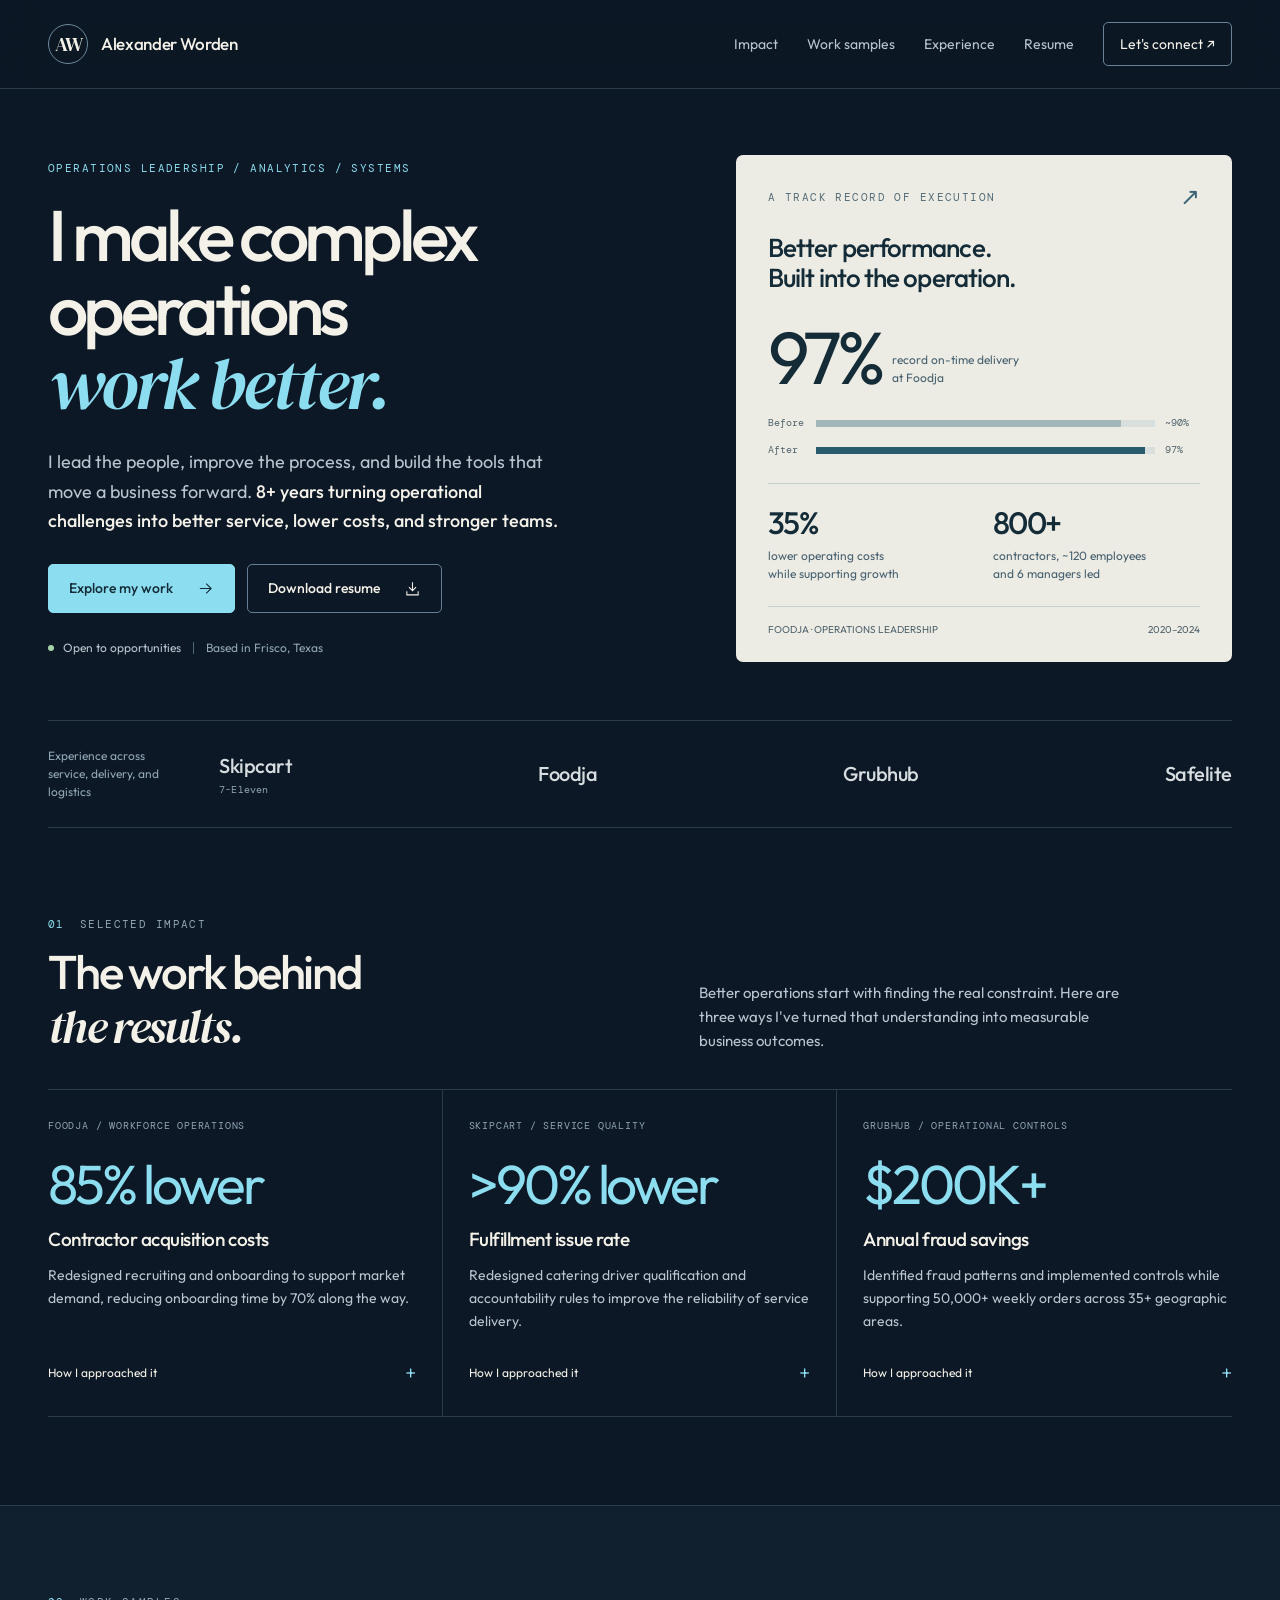
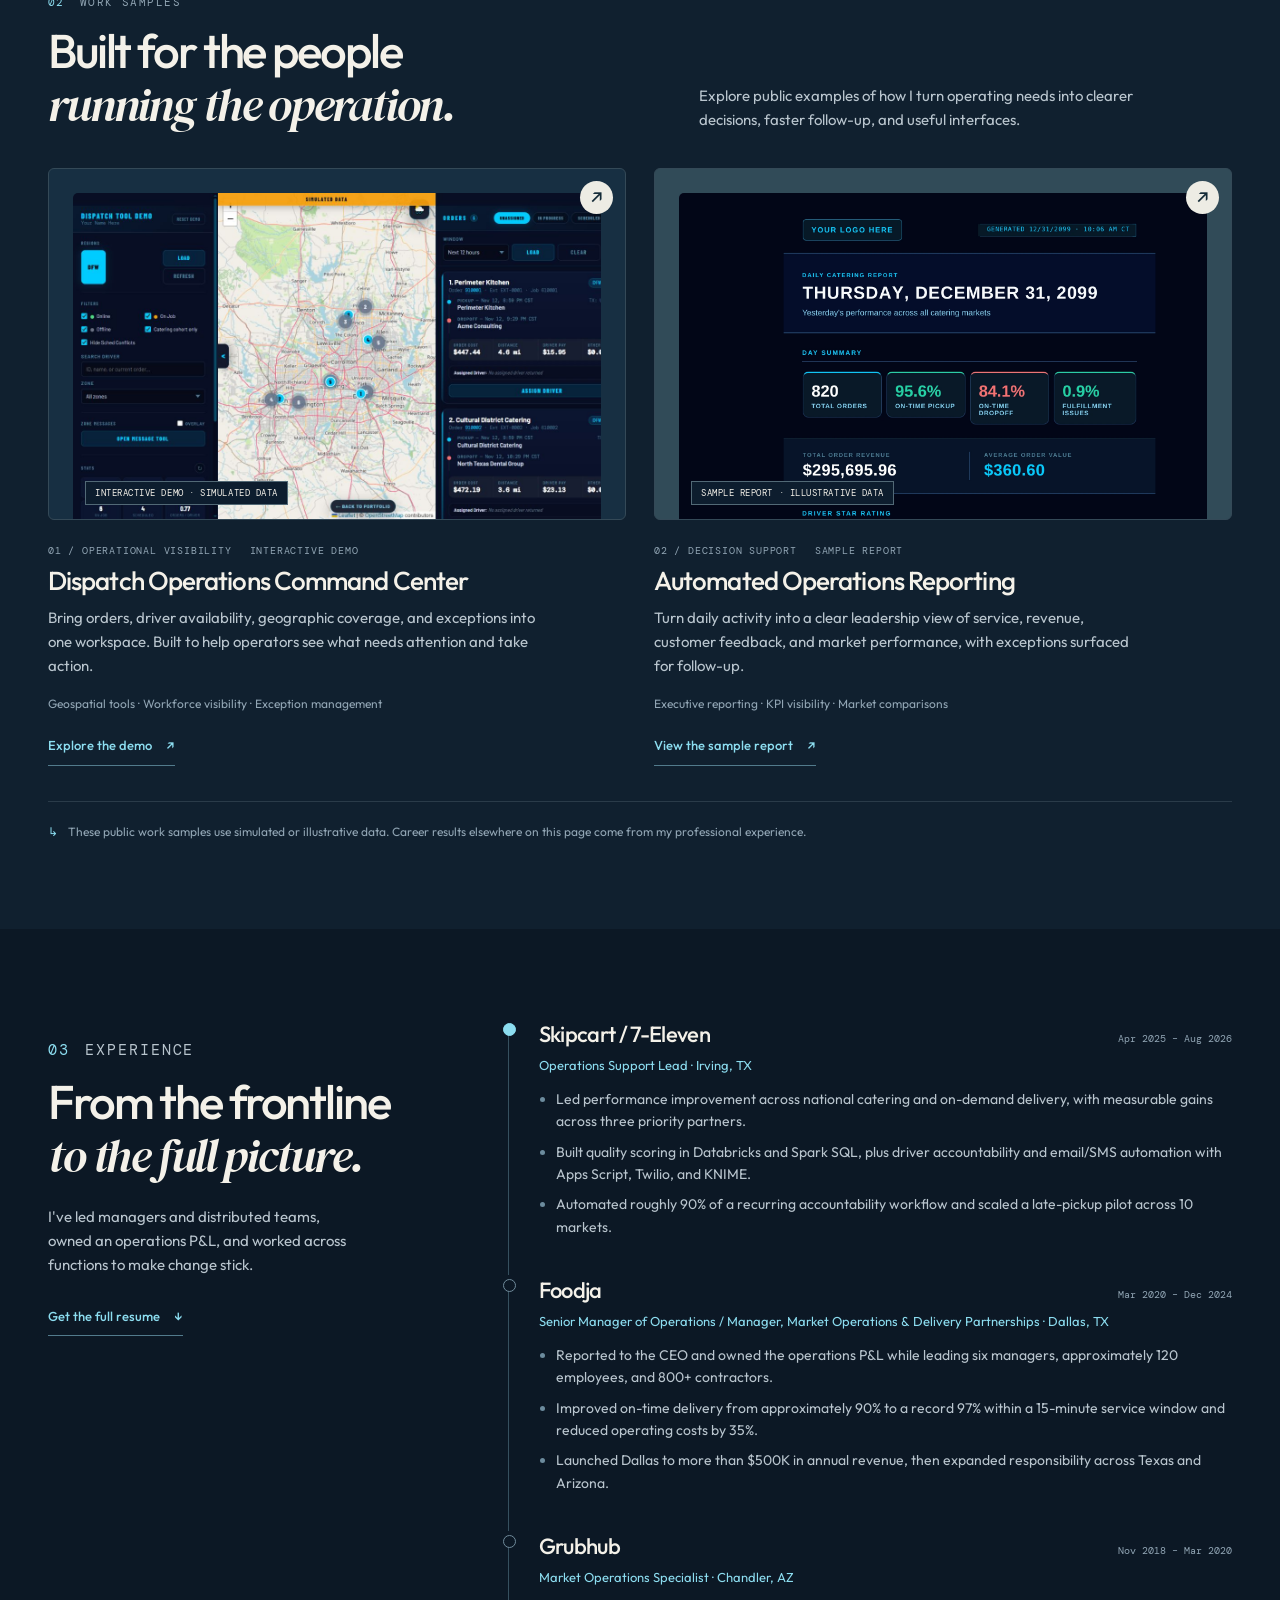
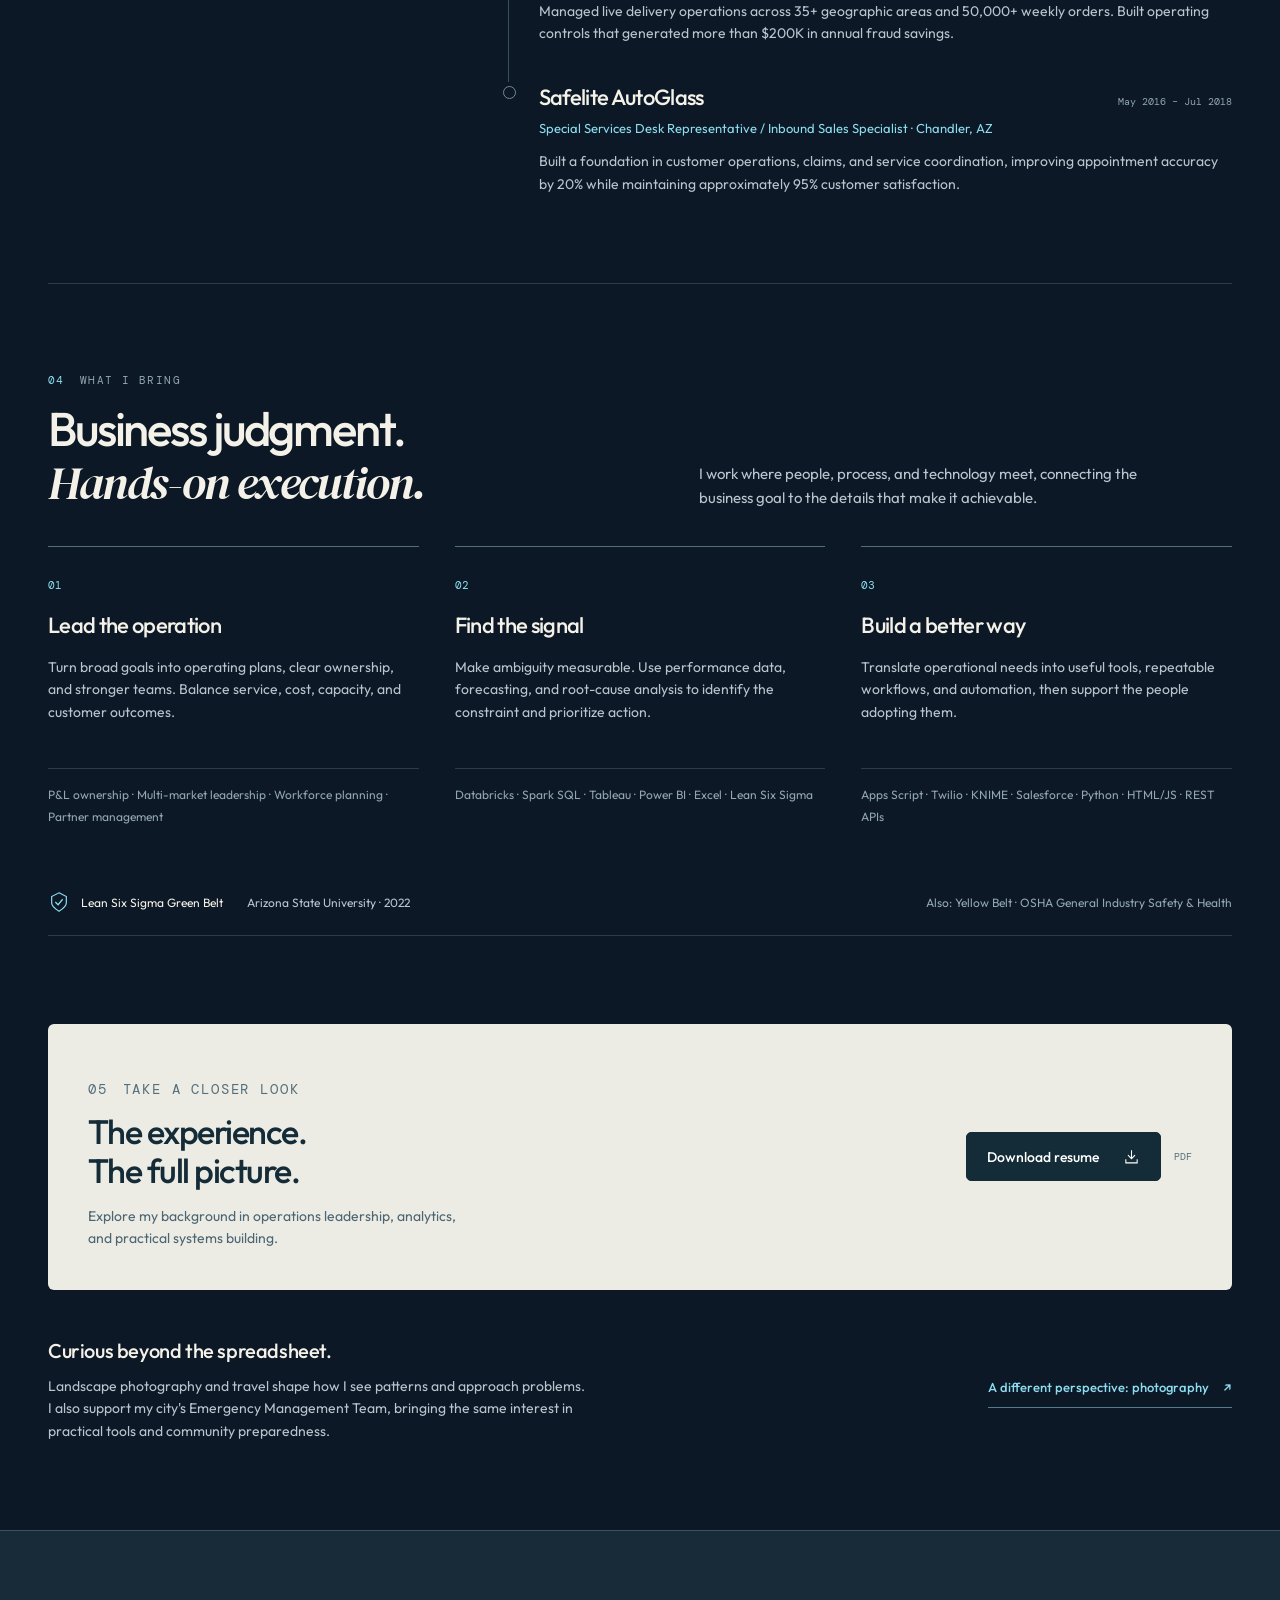
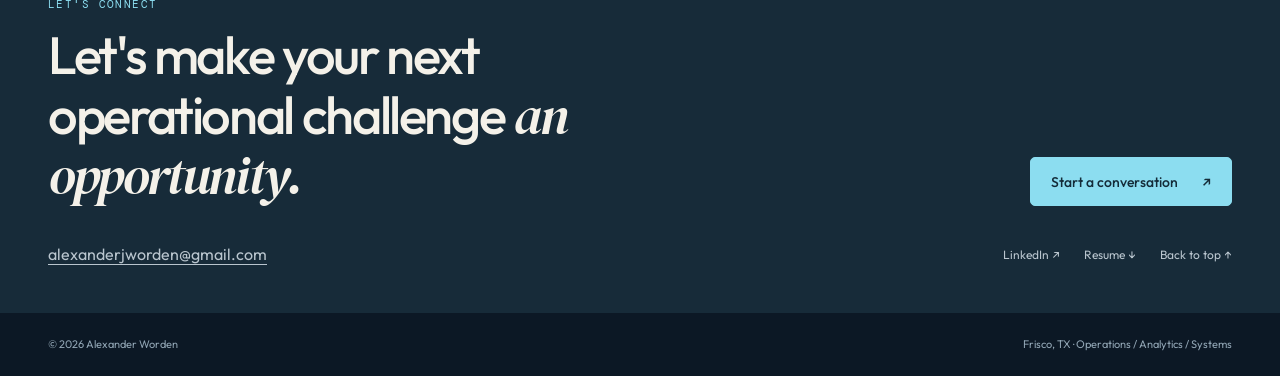
==== index.html @ 04bcd948 "Add files via upload" ====
<!DOCTYPE html>
<html lang="en">
<head>
  <meta charset="UTF-8">
  <meta name="viewport" content="width=device-width, initial-scale=1">
  <title>Alexander Worden | Operations, Analytics &amp; Systems</title>
  <meta name="description" content="Operations leader who builds better systems. Explore Alexander Worden's work in multi-market leadership, analytics, automation, and service improvement, with measurable results and working demos.">
  <meta name="theme-color" content="#0c1825">
  <meta property="og:type" content="website">
  <meta property="og:title" content="Alexander Worden | Operations, Analytics & Systems">
  <meta property="og:description" content="People-first operations leadership. Hands-on analytics and systems. A track record of better service, lower cost, and practical execution.">
  <meta property="og:url" content="https://AlexanderWorden.com/">
  <link rel="canonical" href="https://AlexanderWorden.com/">
  <link rel="icon" type="image/svg+xml" href="./aw-favicon.svg">
  <link rel="preconnect" href="https://fonts.googleapis.com">
  <link rel="preconnect" href="https://fonts.gstatic.com" crossorigin>
  <link href="https://fonts.googleapis.com/css2?family=DM+Serif+Display:ital@0;1&amp;family=DM+Mono:wght@400;500&amp;family=Outfit:wght@400;500;600&amp;display=swap" rel="stylesheet">
  <link rel="stylesheet" href="./assets/home.css">
  <script src="./assets/home.js" defer></script>
</head>
<body>
<a class="skip-link" href="#main">Skip to content</a>
<header class="site-header">
  <div class="nav wrap">
    <a class="brand" href="#top" aria-label="Alexander Worden, home">
      <span class="brand-mark" aria-hidden="true">AW</span>
      <span class="brand-name">Alexander Worden</span>
    </a>
    <nav class="desktop-nav" aria-label="Main navigation">
      <a href="#projects">Impact</a>
      <a href="#demos">Work samples</a>
      <a href="#experience">Experience</a>
      <a href="#resume" class="nav-resume">Resume</a>
      <a href="#contact" class="nav-contact">Let's connect <span aria-hidden="true">↗</span></a>
    </nav>
    <details class="mobile-nav" id="mobileMenu">
      <summary aria-label="Site menu">Menu</summary>
      <nav aria-label="Mobile navigation">
        <a href="#projects">Selected impact</a>
        <a href="#demos">Work samples</a>
        <a href="#experience">Experience</a>
        <a href="#skills">Capabilities</a>
        <a href="#resume">Resume</a>
        <a href="#contact">Let's connect</a>
        <a href="./photography.html">Photography <span aria-hidden="true">↗</span></a>
      </nav>
    </details>
  </div>
</header>
<main id="main">
  <section class="hero wrap" id="top" aria-labelledby="hero-title">
    <div class="hero-copy">
      <p class="eyebrow">Operations leadership / Analytics / Systems</p>
      <h1 id="hero-title">I make complex<br>operations<br><em>work better.</em></h1>
      <p class="hero-intro">I lead the people, improve the process, and build the tools that move a business forward. <strong>8+ years turning operational challenges into better service, lower costs, and stronger teams.</strong></p>
      <div class="actions">
        <a class="button primary" href="#demos">Explore my work <svg viewBox="0 0 24 24" fill="none" stroke="currentColor" stroke-width="1.5" aria-hidden="true"><path d="M4 12h15M13 5l7 7-7 7"/></svg></a>
        <a class="button secondary" href="./assets/resumes/Alexander_Worden_01_General_Operations.pdf" download>Download resume <svg viewBox="0 0 24 24" fill="none" stroke="currentColor" stroke-width="1.5" aria-hidden="true"><path d="M12 3v12m-5-5 5 5 5-5M4 16v5h16v-5"/></svg></a>
      </div>
      <div class="hero-location"><span class="availability">Open to opportunities</span><span class="divider" aria-hidden="true"></span><span>Based in Frisco, Texas</span></div>
    </div>
    <aside class="impact-cover" aria-labelledby="impact-cover-title">
      <div class="cover-head"><span class="micro">A track record of execution</span><span class="cover-mark" aria-hidden="true">↗</span></div>
      <h2 id="impact-cover-title">Better performance.<br>Built into the operation.</h2>
      <div class="cover-stat"><b>97%</b><span>record on-time delivery<br>at Foodja</span></div>
      <div class="progress-comparison" role="img" aria-label="On-time delivery improved from approximately 90 percent to 97 percent">
        <div class="bar-row" aria-hidden="true"><span>Before</span><div class="bar-track"><div class="bar-fill"></div></div><span>~90%</span></div>
        <div class="bar-row" aria-hidden="true"><span>After</span><div class="bar-track"><div class="bar-fill"></div></div><span>97%</span></div>
      </div>
      <div class="cover-bottom">
        <div><b>35%</b><span>lower operating costs<br>while supporting growth</span></div>
        <div><b>800+</b><span>contractors, ~120 employees<br>and 6 managers led</span></div>
      </div>
      <div class="cover-foot"><span>FOODJA · OPERATIONS LEADERSHIP</span><span>2020–2024</span></div>
    </aside>
  </section>

  <div class="career-strip wrap" id="impact" aria-label="Career experience">
    <p>Experience across service, delivery, and logistics</p>
    <div class="companies"><div><span>Skipcart</span><span class="sub-company">7-Eleven</span></div><span>Foodja</span><span>Grubhub</span><span>Safelite</span></div>
  </div>

  <section class="section wrap" id="projects" aria-labelledby="projects-title">
    <div class="section-heading">
      <div><p class="section-number"><span>01</span> Selected impact</p><h2 id="projects-title">The work behind<br><em>the results.</em></h2></div>
      <p>Better operations start with finding the real constraint. Here are three ways I've turned that understanding into measurable business outcomes.</p>
    </div>
    <div class="results-grid">
      <article class="result">
        <p class="result-meta">Foodja / Workforce operations</p>
        <div class="result-number">85% lower</div>
        <h3>Contractor acquisition costs</h3>
        <p>Redesigned recruiting and onboarding to support market demand, reducing onboarding time by 70% along the way.</p>
        <details><summary>How I approached it</summary><p>Rebuilt recruiting workflows and handoffs around operating needs. Paired clearer processes with predictive staffing and launch planning so teams could scale with greater consistency.</p></details>
      </article>
      <article class="result">
        <p class="result-meta">Skipcart / Service quality</p>
        <div class="result-number">&gt;90% lower</div>
        <h3>Fulfillment issue rate</h3>
        <p>Redesigned catering driver qualification and accountability rules to improve the reliability of service delivery.</p>
        <details><summary>How I approached it</summary><p>Connected driver qualification, performance monitoring, and operating controls. Worked across Operations, Product, Data, and partner teams to turn recurring failures into clearer rules and follow-through.</p></details>
      </article>
      <article class="result">
        <p class="result-meta">Grubhub / Operational controls</p>
        <div class="result-number">$200K+</div>
        <h3>Annual fraud savings</h3>
        <p>Identified fraud patterns and implemented controls while supporting 50,000+ weekly orders across 35+ geographic areas.</p>
        <details><summary>How I approached it</summary><p>Used live operational patterns to identify recurring risk and translate findings into practical controls. Coordinated service issues across clients, restaurants, drivers, and internal teams.</p></details>
      </article>
    </div>
  </section>

  <section class="section work-section" id="demos" aria-labelledby="demos-title">
    <div class="wrap">
      <div class="section-heading">
        <div><p class="section-number"><span>02</span> Work samples</p><h2 id="demos-title">Built for the people<br><em>running the operation.</em></h2></div>
        <p>Explore public examples of how I turn operating needs into clearer decisions, faster follow-up, and useful interfaces.</p>
      </div>
      <div class="demo-grid">
        <article class="project-card">
          <a class="project-preview" href="./demos/dispatch-tool/index.html" target="_blank" rel="noopener" aria-label="Open Dispatch Operations Command Center demo in a new tab">
            <img src="./assets/dispatch-preview.jpg" alt="Dispatch tool showing driver filters, a Dallas–Fort Worth coverage map, and orders awaiting assignment." width="1280" height="720" loading="lazy">
            <span class="preview-label" aria-hidden="true">Interactive demo · Simulated data</span><span class="preview-arrow" aria-hidden="true">↗</span>
          </a>
          <div class="project-meta"><span>01 / Operational visibility</span><span>Interactive demo</span></div>
          <h3>Dispatch Operations Command Center</h3>
          <p>Bring orders, driver availability, geographic coverage, and exceptions into one workspace. Built to help operators see what needs attention and take action.</p>
          <div class="project-tools">Geospatial tools · Workforce visibility · Exception management</div>
          <a class="text-link" href="./demos/dispatch-tool/index.html" target="_blank" rel="noopener">Explore the demo <span aria-hidden="true">↗</span></a>
        </article>
        <article class="project-card">
          <a class="project-preview report" href="./demos/operations-report/daily-operations-report-demo.html" target="_blank" rel="noopener" aria-label="Open Automated Operations Reporting sample in a new tab">
            <img src="./demos/operations-report/daily-operations-report-card.webp" alt="Sample daily catering report with order volume, service performance, and financial measures." width="2000" height="1124" loading="lazy">
            <span class="preview-label" aria-hidden="true">Sample report · Illustrative data</span><span class="preview-arrow" aria-hidden="true">↗</span>
          </a>
          <div class="project-meta"><span>02 / Decision support</span><span>Sample report</span></div>
          <h3>Automated Operations Reporting</h3>
          <p>Turn daily activity into a clear leadership view of service, revenue, customer feedback, and market performance, with exceptions surfaced for follow-up.</p>
          <div class="project-tools">Executive reporting · KPI visibility · Market comparisons</div>
          <a class="text-link" href="./demos/operations-report/daily-operations-report-demo.html" target="_blank" rel="noopener">View the sample report <span aria-hidden="true">↗</span></a>
        </article>
      </div>
      <p class="sample-note"><span aria-hidden="true">↳</span>These public work samples use simulated or illustrative data. Career results elsewhere on this page come from my professional experience.</p>
    </div>
  </section>

  <section class="section wrap experience-section" id="experience" aria-labelledby="experience-title">
    <div class="experience-layout">
      <div class="experience-intro">
        <p class="section-number"><span>03</span> Experience</p>
        <h2 id="experience-title">From the frontline<br><em>to the full picture.</em></h2>
        <p>I've led managers and distributed teams, owned an operations P&amp;L, and worked across functions to make change stick.</p>
        <a class="text-link" href="./assets/resumes/Alexander_Worden_01_General_Operations.pdf" download>Get the full resume <span aria-hidden="true">↓</span></a>
      </div>
      <div class="timeline">
        <article class="job">
          <div class="job-body">
            <div class="job-header"><h3>Skipcart / 7-Eleven</h3><time>Apr 2025 – Aug 2026</time></div>
            <p class="job-role">Operations Support Lead · Irving, TX</p>
            <ul>
              <li>Led performance improvement across national catering and on-demand delivery, with measurable gains across three priority partners.</li>
              <li>Built quality scoring in Databricks and Spark SQL, plus driver accountability and email/SMS automation with Apps Script, Twilio, and KNIME.</li>
              <li>Automated roughly 90% of a recurring accountability workflow and scaled a late-pickup pilot across 10 markets.</li>
            </ul>
          </div>
        </article>
        <article class="job">
          <div class="job-body">
            <div class="job-header"><h3>Foodja</h3><time>Mar 2020 – Dec 2024</time></div>
            <p class="job-role">Senior Manager of Operations / Manager, Market Operations &amp; Delivery Partnerships · Dallas, TX</p>
            <ul>
              <li>Reported to the CEO and owned the operations P&amp;L while leading six managers, approximately 120 employees, and 800+ contractors.</li>
              <li>Improved on-time delivery from approximately 90% to a record 97% within a 15-minute service window and reduced operating costs by 35%.</li>
              <li>Launched Dallas to more than $500K in annual revenue, then expanded responsibility across Texas and Arizona.</li>
            </ul>
          </div>
        </article>
        <article class="job">
          <div class="job-body">
            <div class="job-header"><h3>Grubhub</h3><time>Nov 2018 – Mar 2020</time></div>
            <p class="job-role">Market Operations Specialist · Chandler, AZ</p>
            <p>Managed live delivery operations across 35+ geographic areas and 50,000+ weekly orders. Built operating controls that generated more than $200K in annual fraud savings.</p>
          </div>
        </article>
        <article class="job">
          <div class="job-body">
            <div class="job-header"><h3>Safelite AutoGlass</h3><time>May 2016 – Jul 2018</time></div>
            <p class="job-role">Special Services Desk Representative / Inbound Sales Specialist · Chandler, AZ</p>
            <p>Built a foundation in customer operations, claims, and service coordination, improving appointment accuracy by 20% while maintaining approximately 95% customer satisfaction.</p>
          </div>
        </article>
      </div>
    </div>
  </section>

  <section class="section wrap" id="skills" aria-labelledby="skills-title">
    <div class="section-heading">
      <div><p class="section-number"><span>04</span> What I bring</p><h2 id="skills-title">Business judgment.<br><em>Hands-on execution.</em></h2></div>
      <p>I work where people, process, and technology meet, connecting the business goal to the details that make it achievable.</p>
    </div>
    <div class="capabilities-grid">
      <article class="capability"><span class="capability-index" aria-hidden="true">01</span><h3>Lead the operation</h3><p>Turn broad goals into operating plans, clear ownership, and stronger teams. Balance service, cost, capacity, and customer outcomes.</p><div class="tool-list">P&amp;L ownership · Multi-market leadership · Workforce planning · Partner management</div></article>
      <article class="capability"><span class="capability-index" aria-hidden="true">02</span><h3>Find the signal</h3><p>Make ambiguity measurable. Use performance data, forecasting, and root-cause analysis to identify the constraint and prioritize action.</p><div class="tool-list">Databricks · Spark SQL · Tableau · Power BI · Excel · Lean Six Sigma</div></article>
      <article class="capability"><span class="capability-index" aria-hidden="true">03</span><h3>Build a better way</h3><p>Translate operational needs into useful tools, repeatable workflows, and automation, then support the people adopting them.</p><div class="tool-list">Apps Script · Twilio · KNIME · Salesforce · Python · HTML/JS · REST APIs</div></article>
    </div>
    <div class="credentials" id="credentials" aria-label="Certifications">
      <span class="credential-main"><svg viewBox="0 0 24 24" fill="none" stroke="currentColor" stroke-width="1.3" aria-hidden="true"><path d="m12 2 8 4v7c0 4-8 9-8 9s-8-5-8-9V6l8-4Z"/><path d="m8 12 3 3 5-6"/></svg>Lean Six Sigma Green Belt</span>
      <span>Arizona State University · 2022</span>
      <span class="credential-school">Also: Yellow Belt · OSHA General Industry Safety &amp; Health</span>
    </div>
  </section>

  <section class="section resume-section wrap" id="resume" aria-labelledby="resume-title">
    <div class="resume-panel">
      <div><p class="section-number"><span>05</span> Take a closer look</p><h2 id="resume-title">The experience.<br>The full picture.</h2><p>Explore my background in operations leadership, analytics, and practical systems building.</p></div>
      <div class="resume-download">
        <a class="button" href="./assets/resumes/Alexander_Worden_01_General_Operations.pdf" download aria-label="Download General Operations resume as PDF">Download resume <svg viewBox="0 0 24 24" fill="none" stroke="currentColor" stroke-width="1.5" aria-hidden="true"><path d="M12 3v12m-5-5 5 5 5-5M4 16v5h16v-5"/></svg></a><span class="resume-format">PDF</span>
      </div>
    </div>
    <div class="about-note" id="personal">
      <div><h3>Curious beyond the spreadsheet.</h3><p>Landscape photography and travel shape how I see patterns and approach problems. I also support my city's Emergency Management Team, bringing the same interest in practical tools and community preparedness.</p></div>
      <a class="text-link" href="./photography.html">A different perspective: photography <span aria-hidden="true">↗</span></a>
    </div>
  </section>

  <section class="contact-section" id="contact" aria-labelledby="contact-title">
    <div class="wrap">
      <div class="contact-top">
        <div><p class="eyebrow">Let's connect</p><h2 id="contact-title">Let's make your next<br>operational challenge <em>an opportunity.</em></h2></div>
        <a class="button primary" href="mailto:alexanderjworden@gmail.com?subject=Opportunity%20for%20Alexander%20Worden">Start a conversation <span aria-hidden="true">↗</span></a>
      </div>
      <div class="contact-bottom"><a href="mailto:alexanderjworden@gmail.com">alexanderjworden@gmail.com</a><div class="socials"><a href="https://www.linkedin.com/in/alexanderworden" target="_blank" rel="noopener">LinkedIn <span aria-hidden="true">↗</span></a><a href="./assets/resumes/Alexander_Worden_01_General_Operations.pdf" download>Resume <span aria-hidden="true">↓</span></a><a href="#top">Back to top <span aria-hidden="true">↑</span></a></div></div>
    </div>
  </section>
</main>
<footer class="site-footer wrap"><span>© <span id="year">2026</span> Alexander Worden</span><span>Frisco, TX · Operations / Analytics / Systems</span></footer>
<!-- Existing visitor analytics. -->
<script>
(function () {
  // Local previews do not send visitor analytics.
  if (['localhost', '127.0.0.1', '[::1]', ''].includes(window.location.hostname)) return;
  var ENDPOINT = "https://script.google.com/macros/s/AKfycbypZXzPYXnfl6I4ELPElZheq0B4pGwxXhffE2mwS21jG12zQi8s_tjanagjzSwITZroOA/exec";

  if (!ENDPOINT || ENDPOINT === "YOUR_DEPLOYMENT_URL_HERE") return;

  var startTime = Date.now();
  var pingSent  = false;

  function parseUA(ua) {
    var device =
      /Mobi|Android|iPhone|iPad|iPod/i.test(ua) ? "Mobile" :
      /Tablet|iPad/i.test(ua)                    ? "Tablet" : "Desktop";

    var os =
      /Windows NT 10|Windows NT 11/.test(ua) ? "Windows 10/11" :
      /Windows/.test(ua)                     ? "Windows (older)" :
      /iPhone|iPad|iPod/.test(ua)            ? "iOS" :
      /Android/.test(ua)                     ? "Android" :
      /Mac OS X/.test(ua)                    ? "macOS" :
      /Linux/.test(ua)                       ? "Linux" : "Unknown";

    var browser =
      /Edg\//.test(ua)     ? "Edge" :
      /OPR\/|Opera/.test(ua) ? "Opera" :
      /Chrome\//.test(ua)  ? "Chrome" :
      /Firefox\//.test(ua) ? "Firefox" :
      /Safari\//.test(ua)  ? "Safari" : "Unknown";

    return { device: device, os: os, browser: browser };
  }

  function sendPing(eventType, duration) {
    var ua   = parseUA(navigator.userAgent);
    var base = {
      event:   eventType || "load",
      device:  ua.device,
      os:      ua.os,
      browser: ua.browser,
      screen:  screen.width + "x" + screen.height,
      tz:      (Intl && Intl.DateTimeFormat)
                 ? Intl.DateTimeFormat().resolvedOptions().timeZone
                 : "",
      lang:    navigator.language || "",
      ref:     document.referrer  || "",
      url:     window.location.href,
      duration: duration != null ? String(duration) : ""
    };

    fetch("https://ipapi.co/json/", { cache: "no-store" })
      .then(function (r) { return r.json(); })
      .then(function (geo) {
        base.ip      = geo.ip           || "";
        base.city    = geo.city         || "";
        base.region  = geo.region       || "";
        base.country = geo.country_name || "";
        base.isp     = geo.org          || "";
      })
      .catch(function () {})
      .finally(function () {
        var qs = Object.keys(base)
          .map(function (k) {
            return encodeURIComponent(k) + "=" + encodeURIComponent(base[k]);
          })
          .join("&");
        fetch(ENDPOINT + "?" + qs, { mode: "no-cors" }).catch(function () {});
      });
  }

  window.addEventListener("load", function () {
    if (!pingSent) {
      pingSent = true;
      sendPing("load", null);
    }
  });

  function onExit() {
    var duration = Math.round((Date.now() - startTime) / 1000);
    sendPing("exit", duration);
  }

  window.addEventListener("beforeunload", onExit);

  document.addEventListener("visibilitychange", function () {
    if (document.visibilityState === "hidden") onExit();
  });
})();
</script>
</body>
</html>
---- assets/home.css ----
:root {
  color-scheme: dark;
  --bg: #0c1825;
  --panel: #122333;
  --text: #f4f1e9;
  --soft: #b9c5ce;
  --muted: #91a5b4;
  --line: #2a3b49;
  --accent: #8cddf0;
  --paper: #edece4;
  --ink: #142b38;
  --max: 1200px;
  --sans: 'Outfit', 'Segoe UI', sans-serif;
  --serif: 'DM Serif Display', Georgia, serif;
  --mono: 'DM Mono', Consolas, monospace;
}
* { box-sizing: border-box; }
html { scroll-behavior: smooth; scroll-padding-top: 110px; }
body { margin: 0; background: var(--bg); color: var(--text); font-family: var(--sans); font-size: 17px; line-height: 1.6; -webkit-font-smoothing: antialiased; }
body, h1, h2, h3, p, ul, figure { margin: 0; }
a { color: inherit; text-underline-offset: .25em; }
button, select { font: inherit; }
button, a, select, summary { -webkit-tap-highlight-color: transparent; }
button, summary, select { cursor: pointer; }
img { max-width: 100%; display: block; }
svg { display: block; }
::selection { background: var(--accent); color: var(--ink); }
:focus-visible { outline: 3px solid var(--accent); outline-offset: 6px; }
.wrap { width: min(var(--max), calc(100% - 96px)); margin-inline: auto; }
.skip-link { position: fixed; top: 10px; left: 16px; z-index: 100; padding: 10px 16px; background: var(--accent); color: var(--ink); transform: translateY(-150%); }
.skip-link:focus { transform: none; }
.site-header { position: sticky; top: 0; z-index: 20; background: rgba(12,24,37,.96); border-bottom: 1px solid var(--line); backdrop-filter: blur(16px); }
.nav { min-height: 88px; display: flex; align-items: center; justify-content: space-between; gap: 24px; }
.brand { display: flex; align-items: center; gap: 13px; text-decoration: none; white-space: nowrap; }
.brand-mark { width: 40px; height: 40px; display: grid; place-items: center; border: 1px solid #6b899b; font-family: var(--serif); font-size: 20px; letter-spacing: -1px; border-radius: 50%; }
.brand-name { font-size: 17px; font-weight: 500; letter-spacing: -.02em; }
.desktop-nav { display: flex; align-items: center; gap: 29px; }
.desktop-nav a { font-size: 14px; text-decoration: none; color: var(--soft); }
.desktop-nav a:hover, .desktop-nav a[aria-current] { color: var(--accent); }
.desktop-nav .nav-contact { border: 1px solid #688393; padding: 10px 16px; border-radius: 5px; color: var(--text); }
.mobile-nav { display: none; }
.eyebrow, .section-number, .micro { font-family: var(--mono); font-size: 11px; line-height: 1.5; letter-spacing: .13em; text-transform: uppercase; }
.eyebrow { color: var(--accent); }
.availability { display: flex; align-items: center; gap: 9px; color: var(--soft); font-size: 12px; }
.availability::before { content: ''; width: 6px; height: 6px; border-radius: 50%; background: #a7d3a8; }
.hero { padding: 66px 0 58px; display: grid; grid-template-columns: 1.25fr 1fr; gap: 68px; align-items: center; }
.hero h1 { font-size: clamp(53px, 5.6vw, 78px); line-height: 1.03; font-weight: 500; letter-spacing: -.065em; margin: 22px 0 25px; }
.hero h1 em { font-family: var(--serif); color: var(--accent); font-weight: 400; letter-spacing: -.04em; }
.hero-intro { color: var(--soft); max-width: 510px; font-size: 18px; line-height: 1.65; }
.hero-intro strong { color: var(--text); font-weight: 500; }
.actions { display: flex; flex-wrap: wrap; gap: 12px; align-items: center; margin-top: 28px; }
.button { display: inline-flex; align-items: center; justify-content: center; gap: 24px; min-height: 49px; padding: 12px 20px; border: 1px solid #638092; border-radius: 5px; text-decoration: none; font-size: 14px; font-weight: 500; transition: background .18s ease, color .18s ease, border-color .18s ease; }
.button svg, .text-link svg { width: 17px; height: 17px; flex-shrink: 0; }
.button.primary { background: var(--accent); color: var(--ink); border-color: var(--accent); }
.button.primary:hover { background: #b7ecf7; border-color: #b7ecf7; }
.button.secondary:hover { background: var(--panel); border-color: var(--accent); }
.hero-location { margin-top: 25px; color: var(--muted); font-size: 12px; display: flex; align-items: center; flex-wrap: wrap; gap: 12px; }
.hero-location .divider { height: 12px; border-left: 1px solid #526775; }
.impact-cover { position: relative; padding: 30px 32px 24px; background: var(--paper); color: var(--ink); border-radius: 7px; }
.cover-head { display: flex; align-items: center; justify-content: space-between; gap: 20px; color: #536c79; }
.cover-head .cover-mark { font-family: var(--serif); font-size: 24px; line-height: 1; color: #3d6577; }
.impact-cover h2 { font-size: 26px; letter-spacing: -.035em; line-height: 1.15; font-weight: 500; margin: 24px 0 29px; max-width: 310px; }
.cover-stat { display: flex; align-items: end; gap: 12px; }
.cover-stat b { font-size: 74px; font-weight: 400; line-height: .95; letter-spacing: -.07em; }
.cover-stat span { font-size: 12px; line-height: 1.5; padding-bottom: 5px; color: #486170; }
.progress-comparison { margin: 23px 0 25px; display: grid; gap: 11px; }
.bar-row { display: grid; grid-template-columns: 38px 1fr 35px; gap: 10px; align-items: center; font-family: var(--mono); font-size: 10px; color: #50636d; }
.bar-track { height: 7px; background: #d9dfdc; border-radius: 1px; }
.bar-fill { height: 100%; width: 90%; background: #a2b7b9; }
.bar-row:last-child .bar-fill { width: 97%; background: #285b6d; }
.cover-bottom { padding-top: 22px; border-top: 1px solid #c8d0cd; display: grid; grid-template-columns: 1fr 1fr; gap: 18px; }
.cover-bottom b { display: block; font-size: 31px; font-weight: 500; letter-spacing: -.055em; line-height: 1.1; }
.cover-bottom span { display: block; color: #486170; font-size: 12px; line-height: 1.45; margin-top: 7px; }
.cover-foot { display: flex; justify-content: space-between; align-items: center; gap: 12px; border-top: 1px solid #c8d0cd; margin-top: 24px; padding-top: 15px; font-size: 10px; color: #50636d; }
.career-strip { display: flex; align-items: center; gap: 36px; padding: 26px 0; border-top: 1px solid var(--line); border-bottom: 1px solid var(--line); }
.career-strip p { color: var(--muted); max-width: 135px; font-size: 12px; line-height: 1.5; }
.companies { flex: 1; display: flex; align-items: center; justify-content: space-between; gap: 25px; color: #d6dce0; }
.companies span { font-size: 20px; font-weight: 500; letter-spacing: -.025em; }
.companies .sub-company { font-family: var(--mono); font-size: 10px; font-weight: 400; letter-spacing: .02em; display: block; color: var(--muted); }
.section { padding: 88px 0; }
.section-heading { display: grid; grid-template-columns: 1.1fr 1fr; align-items: end; gap: 65px; margin-bottom: 36px; }
.section-number { color: var(--muted); display: flex; align-items: center; gap: 15px; margin-bottom: 13px; }
.section-number span { color: var(--accent); }
h2 { font-size: clamp(34px, 3.7vw, 48px); font-weight: 500; line-height: 1.13; letter-spacing: -.045em; }
h2 em { font-family: var(--serif); font-weight: 400; }
.section-heading > p { color: var(--soft); font-size: 15px; max-width: 440px; }
.results-grid { display: grid; grid-template-columns: repeat(3, 1fr); border-top: 1px solid var(--line); border-bottom: 1px solid var(--line); }
.result { padding: 28px 26px 24px; border-right: 1px solid var(--line); display: flex; flex-direction: column; }
.result:first-child { padding-left: 0; }
.result:last-child { border-right: 0; padding-right: 0; }
.result .result-meta { color: var(--muted); font-family: var(--mono); font-size: 10px; letter-spacing: .08em; text-transform: uppercase; }
.result-number { color: var(--accent); font-size: clamp(42px, 4.3vw, 60px); font-weight: 400; letter-spacing: -.055em; line-height: 1.2; margin: 16px 0 10px; }
.result h3 { font-size: 19px; font-weight: 500; letter-spacing: -.025em; line-height: 1.3; margin-bottom: 12px; }
.result > p { color: var(--soft); font-size: 14px; line-height: 1.65; }
.result details { margin-top: auto; padding-top: 20px; }
.result summary { list-style: none; font-size: 12px; color: var(--text); display: flex; align-items: center; justify-content: space-between; gap: 12px; padding: 9px 0; }
.result summary::-webkit-details-marker { display: none; }
.result summary::after { content: '+'; font-size: 21px; font-weight: 300; color: var(--accent); line-height: 1; }
.result details[open] summary::after { content: '−'; }
.result details p { padding-top: 12px; font-size: 13px; color: var(--soft); border-top: 1px solid var(--line); }
.work-section { border-top: 1px solid var(--line); background: #10202f; }
.demo-grid { display: grid; grid-template-columns: 1fr 1fr; gap: 28px; }
.project-card { min-width: 0; }
.project-preview { position: relative; display: block; background: #172f42; border: 1px solid #344957; border-radius: 6px; padding: 24px 24px 0; overflow: hidden; aspect-ratio: 1.64; }
.project-preview img { width: 100%; height: 100%; object-fit: cover; object-position: left top; border-radius: 5px 5px 0 0; transition: transform .35s ease; }
.project-preview:hover img { transform: translateY(-4px); }
.project-preview .preview-label { position: absolute; left: 36px; bottom: 14px; background: #0d1d2e; border: 1px solid #526976; color: var(--text); padding: 5px 9px; font: 9px var(--mono); letter-spacing: .06em; text-transform: uppercase; }
.project-preview .preview-arrow { position: absolute; top: 12px; right: 12px; width: 33px; height: 33px; display: grid; place-items: center; background: var(--paper); color: var(--ink); border-radius: 50%; font-size: 20px; }
.project-preview.report { background: #314b58; }
.project-meta { display: flex; flex-wrap: wrap; gap: 9px 18px; color: var(--muted); font: 10px var(--mono); text-transform: uppercase; letter-spacing: .08em; margin-top: 24px; }
.project-card h3 { margin: 9px 0 10px; font-size: 26px; font-weight: 500; letter-spacing: -.035em; line-height: 1.15; }
.project-card > p { font-size: 15px; color: var(--soft); max-width: 490px; }
.project-tools { margin-top: 16px; color: var(--muted); font-size: 12px; }
.text-link { display: inline-flex; align-items: center; gap: 14px; color: var(--accent); font-size: 13px; font-weight: 500; text-decoration: none; padding: 9px 0; border-bottom: 1px solid #527b8c; margin-top: 13px; }
.text-link:hover { color: #c1f2ff; border-color: #c1f2ff; }
.sample-note { display: flex; gap: 10px; align-items: start; margin-top: 35px; padding-top: 20px; border-top: 1px solid var(--line); font-size: 12px; color: var(--muted); }
.sample-note span { color: var(--accent); }
.experience-section { border-bottom: 1px solid var(--line); }
.experience-layout { display: grid; grid-template-columns: .7fr 1.4fr; gap: 90px; }
.experience-intro > p { color: var(--soft); font-size: 15px; margin-top: 22px; max-width: 300px; }
.experience-intro .text-link { margin-top: 20px; }
.job { display: grid; grid-template-columns: 16px 1fr; gap: 20px; position: relative; padding-bottom: 35px; }
.job:not(:last-child)::before { content: ''; position: absolute; left: 5px; top: 14px; bottom: -2px; border-left: 1px solid #36505f; }
.job::after { content: ''; grid-column: 1; grid-row: 1; border-radius: 50%; width: 11px; height: 11px; background: var(--bg); border: 1px solid #708b9b; margin-top: 6px; z-index: 1; }
.job:first-child::after { background: var(--accent); border-color: var(--accent); }
.job-body { grid-column: 2; grid-row: 1; }
.job-header { display: flex; align-items: baseline; justify-content: space-between; flex-wrap: wrap; gap: 8px 16px; }
.job-header h3 { font-size: 22px; font-weight: 500; letter-spacing: -.03em; }
.job-header time { color: var(--muted); font: 10px var(--mono); white-space: nowrap; }
.job-role { color: var(--accent); font-size: 13px; line-height: 1.5; margin: 4px 0 12px; }
.job p:not(.job-role) { color: var(--soft); font-size: 14px; }
.job ul { display: grid; gap: 8px; padding-left: 17px; color: var(--soft); font-size: 14px; }
.job li::marker { color: #6c8b9d; }
.job:last-child { padding-bottom: 0; }
.capabilities-grid { display: grid; grid-template-columns: repeat(3, 1fr); gap: 36px; }
.capability { border-top: 1px solid #526d7c; padding-top: 22px; }
.capability-index { font-family: var(--mono); font-size: 11px; color: var(--accent); }
.capability h3 { font-size: 22px; font-weight: 500; letter-spacing: -.03em; margin: 12px 0 13px; }
.capability > p { color: var(--soft); font-size: 14px; min-height: 92px; }
.tool-list { margin-top: 20px; padding-top: 15px; border-top: 1px solid var(--line); font-size: 12px; color: var(--muted); line-height: 1.8; }
.credentials { display: flex; flex-wrap: wrap; gap: 14px 24px; align-items: center; padding: 22px 0; border-bottom: 1px solid var(--line); margin-top: 42px; color: var(--soft); font-size: 12px; }
.credential-main { display: flex; gap: 11px; align-items: center; color: var(--text); }
.credential-main svg { color: var(--accent); width: 22px; height: 22px; }
.credentials .credential-school { color: var(--muted); margin-left: auto; }
.resume-section { padding-top: 0; }
.resume-panel { display: grid; grid-template-columns: 1fr 1fr; gap: 65px; padding: 40px; background: var(--paper); color: var(--ink); border-radius: 6px; }
.resume-panel .section-number, .resume-panel .section-number span { color: #536e7a; }
.resume-panel h2 { font-size: 34px; }
.resume-panel p { color: #4b6573; font-size: 14px; margin-top: 15px; max-width: 370px; }
.resume-download { display: flex; align-items: center; justify-content: flex-end; gap: 13px; }
.resume-panel :focus-visible { outline-color: #235d73; }
.resume-panel .button { background: var(--ink); color: white; border-color: var(--ink); }
.resume-panel .button:hover { background: #2e5367; }
.resume-panel .resume-format { color: #536e7a; font: 10px var(--mono); }
.about-note { display: grid; grid-template-columns: 1fr 1fr; gap: 65px; margin-top: 45px; align-items: center; }
.about-note h3 { font-size: 20px; font-weight: 500; letter-spacing: -.02em; }
.about-note p { margin-top: 8px; color: var(--soft); font-size: 14px; max-width: 540px; }
.about-note > a { justify-self: end; margin-top: 0; }
.contact-section { padding: 65px 0 45px; background: #172b39; border-top: 1px solid #3a5261; }
.contact-top { display: flex; justify-content: space-between; align-items: end; gap: 35px; }
.contact-section h2 { font-size: clamp(36px, 4.1vw, 55px); max-width: 620px; margin-top: 14px; }
.contact-section .button { white-space: nowrap; }
.contact-bottom { margin-top: 36px; display: flex; justify-content: space-between; align-items: center; gap: 16px; flex-wrap: wrap; }
.contact-bottom > a { color: var(--soft); font-size: 16px; text-decoration-thickness: 1px; }
.contact-bottom .socials { display: flex; gap: 24px; }
.socials a { font-size: 12px; color: var(--soft); text-decoration: none; }
.socials a:hover { color: var(--accent); }
.site-footer { padding-block: 23px; display: flex; justify-content: space-between; gap: 15px; color: var(--muted); font-size: 11px; }
@media (min-width: 1500px) { .hero { padding-top: 84px; padding-bottom: 78px; } }
@media (max-width: 1100px) {
  .wrap { width: calc(100% - 64px); }
  .desktop-nav { gap: 20px; }
  .hero { gap: 36px; grid-template-columns: 1.15fr 1fr; }
  .hero h1 { font-size: 62px; }
  .hero-intro { font-size: 16px; }
  .impact-cover { padding: 26px; }
  .experience-layout { gap: 45px; grid-template-columns: .8fr 1.4fr; }
  .resume-panel { gap: 35px; padding: 32px; }
}
@media (max-width: 850px) {
  .brand-name { font-size: 15px; }
  .desktop-nav { gap: 18px; }
  .desktop-nav a { font-size: 12px; }
  .desktop-nav .nav-resume { display: none; }
  .hero { padding-top: 48px; gap: 30px; }
  .hero h1 { font-size: 52px; }
  .eyebrow { font-size: 9px; }
  .hero .actions { gap: 10px; }
  .button { font-size: 12px; padding: 11px 15px; gap: 15px; }
  .impact-cover { padding: 23px; }
  .impact-cover h2 { font-size: 23px; margin-block: 22px; }
  .cover-stat b { font-size: 62px; }
  .cover-stat span { font-size: 10px; }
  .cover-bottom b { font-size: 27px; }
  .cover-bottom span { font-size: 10px; }
  .cover-foot { font-size: 9px; }
  .career-strip { gap: 24px; }
  .companies span { font-size: 17px; }
  .section { padding-block: 65px; }
  .section-heading { gap: 35px; }
  .result { padding-inline: 18px; }
  .result h3 { font-size: 17px; }
  .result > p { font-size: 13px; }
  .project-preview { padding: 15px 15px 0; }
  .project-card h3 { font-size: 22px; }
  .project-card > p { font-size: 14px; }
  .experience-layout { grid-template-columns: 1fr; gap: 36px; }
  .experience-intro > p { max-width: 550px; }
  .capabilities-grid { gap: 25px; }
  .capability h3 { font-size: 19px; }
  .capability > p { min-height: 116px; }
  .credentials .credential-school { margin-left: 0; }
  .resume-section { padding-top: 0; }
  .resume-panel { grid-template-columns: 1fr 1.1fr; padding: 28px; gap: 30px; }
  .resume-panel h2 { font-size: 29px; }
  .about-note { gap: 30px; }
  .contact-top { align-items: start; }
  .contact-top .button { margin-top: 35px; }
}
@media (max-width: 650px) {
  html { scroll-padding-top: 92px; }
  .wrap { width: calc(100% - 40px); }
  .nav { min-height: 73px; }
  .brand-mark { height: 34px; width: 34px; font-size: 18px; }
  .brand { gap: 10px; }
  .desktop-nav { display: none; }
  .mobile-nav { display: block; }
  .mobile-nav > summary { list-style: none; border: 1px solid #638092; padding: 7px 12px; font-size: 12px; border-radius: 4px; }
  .mobile-nav > summary::-webkit-details-marker { display: none; }
  .mobile-nav > summary::after { content: '+'; padding-left: 14px; color: var(--accent); }
  .mobile-nav[open] > summary::after { content: '−'; }
  .mobile-nav nav { position: absolute; top: 73px; inset-inline: 0; display: flex; flex-direction: column; padding: 14px 20px 23px; background: var(--bg); border-bottom: 1px solid #638092; box-shadow: 0 20px 20px #0003; }
  .mobile-nav nav a { font-size: 15px; padding: 11px 0; text-decoration: none; border-bottom: 1px solid var(--line); }
  .hero { grid-template-columns: 1fr; padding: 39px 0 35px; gap: 36px; }
  .hero h1 { font-size: clamp(48px, 11.5vw, 68px); margin: 19px 0 23px; }
  .eyebrow { font-size: 10px; letter-spacing: .08em; }
  .hero-intro { font-size: 16px; max-width: 510px; }
  .hero .actions { margin-top: 23px; }
  .hero .button { font-size: 13px; padding-inline: 16px; }
  .hero-location { margin-top: 21px; gap: 10px; }
  .impact-cover { padding: 25px; }
  .impact-cover h2 { max-width: 320px; font-size: 27px; }
  .cover-stat b { font-size: 72px; }
  .cover-stat span { font-size: 12px; }
  .cover-bottom b { font-size: 32px; }
  .cover-bottom span { font-size: 12px; }
  .cover-foot { font-size: 10px; }
  .career-strip { display: block; padding-block: 22px; }
  .career-strip > p { max-width: none; margin-bottom: 18px; font-family: var(--mono); font-size: 9px; text-transform: uppercase; letter-spacing: .07em; }
  .companies { display: grid; grid-template-columns: 1fr 1fr; gap: 20px 34px; }
  .companies span { font-size: 22px; }
  .section { padding-block: 51px; }
  .section-heading { grid-template-columns: 1fr; gap: 16px; margin-bottom: 27px; }
  .section-heading > p { font-size: 14px; }
  h2 { font-size: 35px; }
  .results-grid { grid-template-columns: 1fr; }
  .result, .result:first-child, .result:last-child { padding: 23px 0; border-right: 0; border-bottom: 1px solid var(--line); }
  .result:last-child { border-bottom: 0; }
  .result-number { font-size: 54px; margin-top: 11px; }
  .result h3 { font-size: 21px; }
  .result > p { font-size: 14px; }
  .result details { padding-top: 13px; }
  .result summary { font-size: 13px; }
  .demo-grid { grid-template-columns: 1fr; gap: 35px; }
  .project-preview { padding: 18px 18px 0; }
  .project-card h3 { font-size: 25px; }
  .project-meta { margin-top: 19px; }
  .project-tools { font-size: 11px; }
  .sample-note { margin-top: 28px; }
  .experience-layout { gap: 30px; }
  .job { gap: 14px; padding-bottom: 31px; }
  .job-header { gap: 5px; }
  .job-header h3 { font-size: 22px; width: 100%; }
  .job-header time { font-size: 10px; }
  .job-role { margin-top: 10px; }
  .job ul { font-size: 13px; gap: 10px; }
  .capabilities-grid { grid-template-columns: 1fr; gap: 28px; }
  .capability { display: grid; grid-template-columns: 25px 1fr; gap: 0 14px; padding-top: 19px; }
  .capability-index { grid-row: 1 / 4; padding-top: 5px; }
  .capability h3 { font-size: 22px; margin-top: 0; }
  .capability > p { min-height: 0; }
  .tool-list { margin-top: 15px; }
  .credentials { margin-top: 30px; gap: 12px; font-size: 11px; }
  .resume-section { padding-top: 0; }
  .resume-panel { grid-template-columns: 1fr; padding: 25px; gap: 24px; }
  .resume-panel h2 { font-size: 32px; }
  .resume-download { justify-content: flex-start; }
  .about-note { grid-template-columns: 1fr; gap: 16px; margin-top: 32px; }
  .about-note > a { justify-self: start; }
  .contact-section { padding: 42px 0 32px; }
  .contact-top { display: block; }
  .contact-section h2 { font-size: 39px; }
  .contact-top .button { margin-top: 25px; font-size: 14px; }
  .contact-bottom { margin-top: 25px; gap: 20px; }
  .contact-bottom > a { font-size: 15px; overflow-wrap: anywhere; }
  .site-footer { font-size: 10px; padding-block: 20px; }
}
@media (prefers-reduced-motion: reduce) {
  html { scroll-behavior: auto; }
  *, *::before, *::after { transition: none !important; animation: none !important; }
}
@media print {
  :root { color-scheme: light; --bg: white; --text: #142b38; --soft: #344e5c; --muted: #4d6472; --accent: #18516a; --line: #bcc7cb; }
  body { font-size: 11px; }
  .site-header, .skip-link, .hero .actions, .mobile-nav, .project-preview, .resume-section, .contact-top .button { display: none; }
  .wrap { width: 100%; }
  .hero { padding: 15px 0 25px; gap: 35px; }
  .hero h1 { font-size: 42px; }
  .hero-intro { font-size: 13px; }
  .impact-cover { border: 1px solid var(--line); padding: 18px; }
  .impact-cover h2 { font-size: 20px; margin-block: 15px; }
  .cover-stat b { font-size: 48px; }
  .cover-bottom b { font-size: 24px; }
  .section { padding-block: 25px; }
  .section-heading { margin-bottom: 20px; }
  h2 { font-size: 29px; }
  .work-section, .contact-section { background: white; }
  .experience-layout { grid-template-columns: .7fr 1.4fr; gap: 35px; }
  .job, .project-card, .capability, .result, .impact-cover { break-inside: avoid; }
  .result-number { font-size: 36px; }
  .result summary { display: none; }
  .result details[open] p { display: block; }
  .contact-section { padding-block: 25px; }
  .contact-section h2 { font-size: 30px; }
}
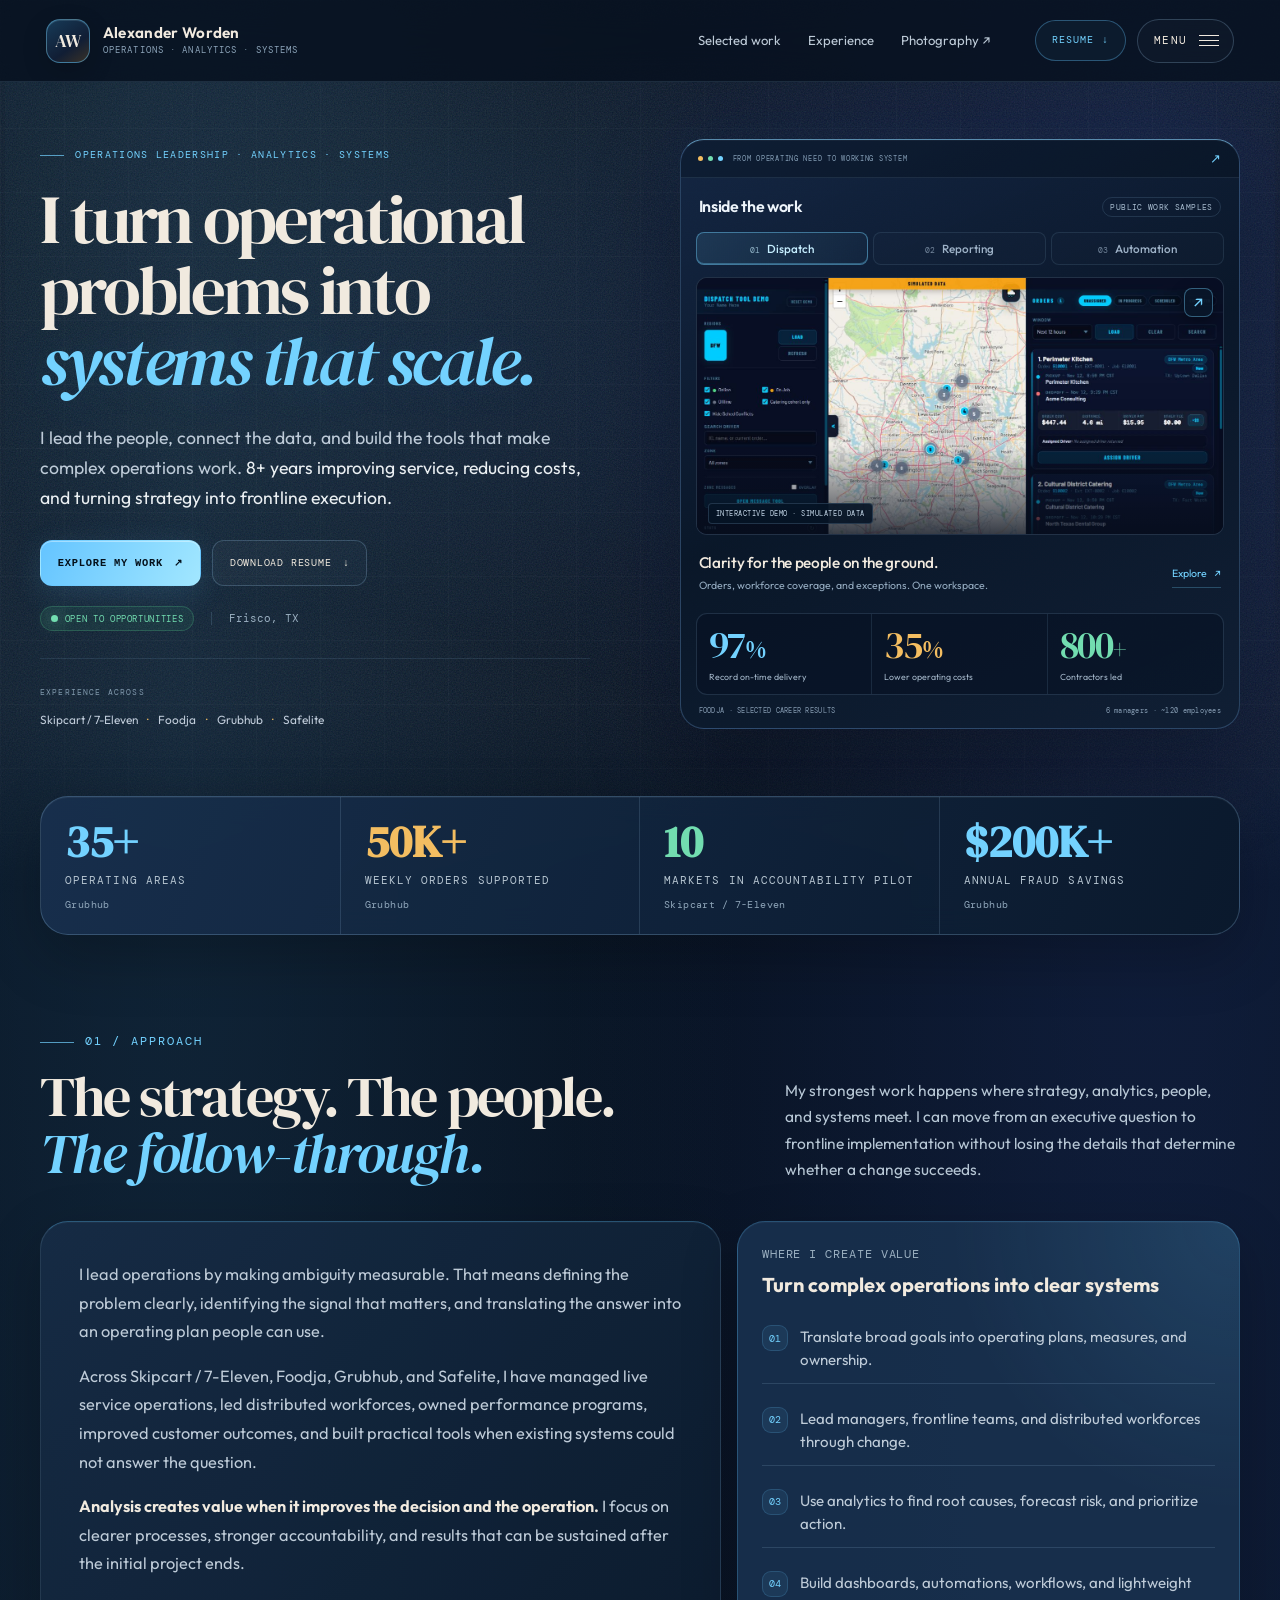
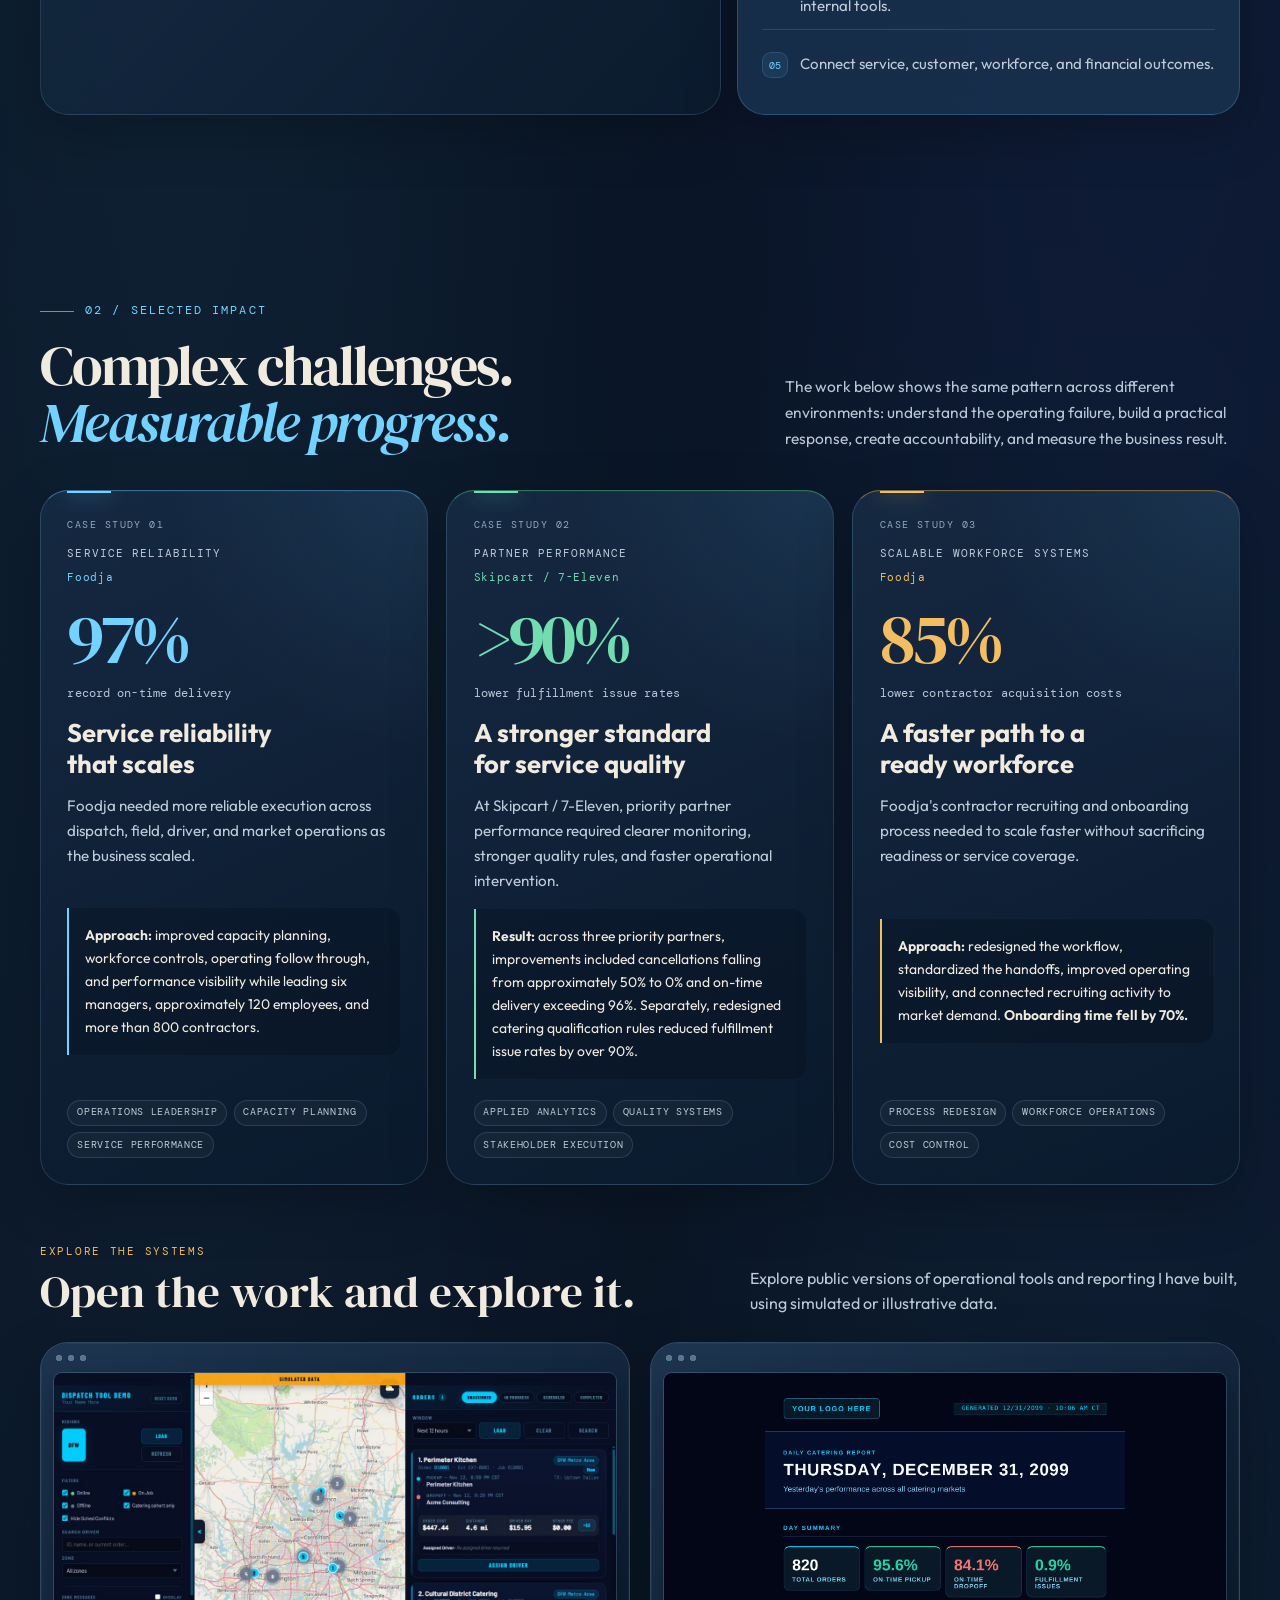
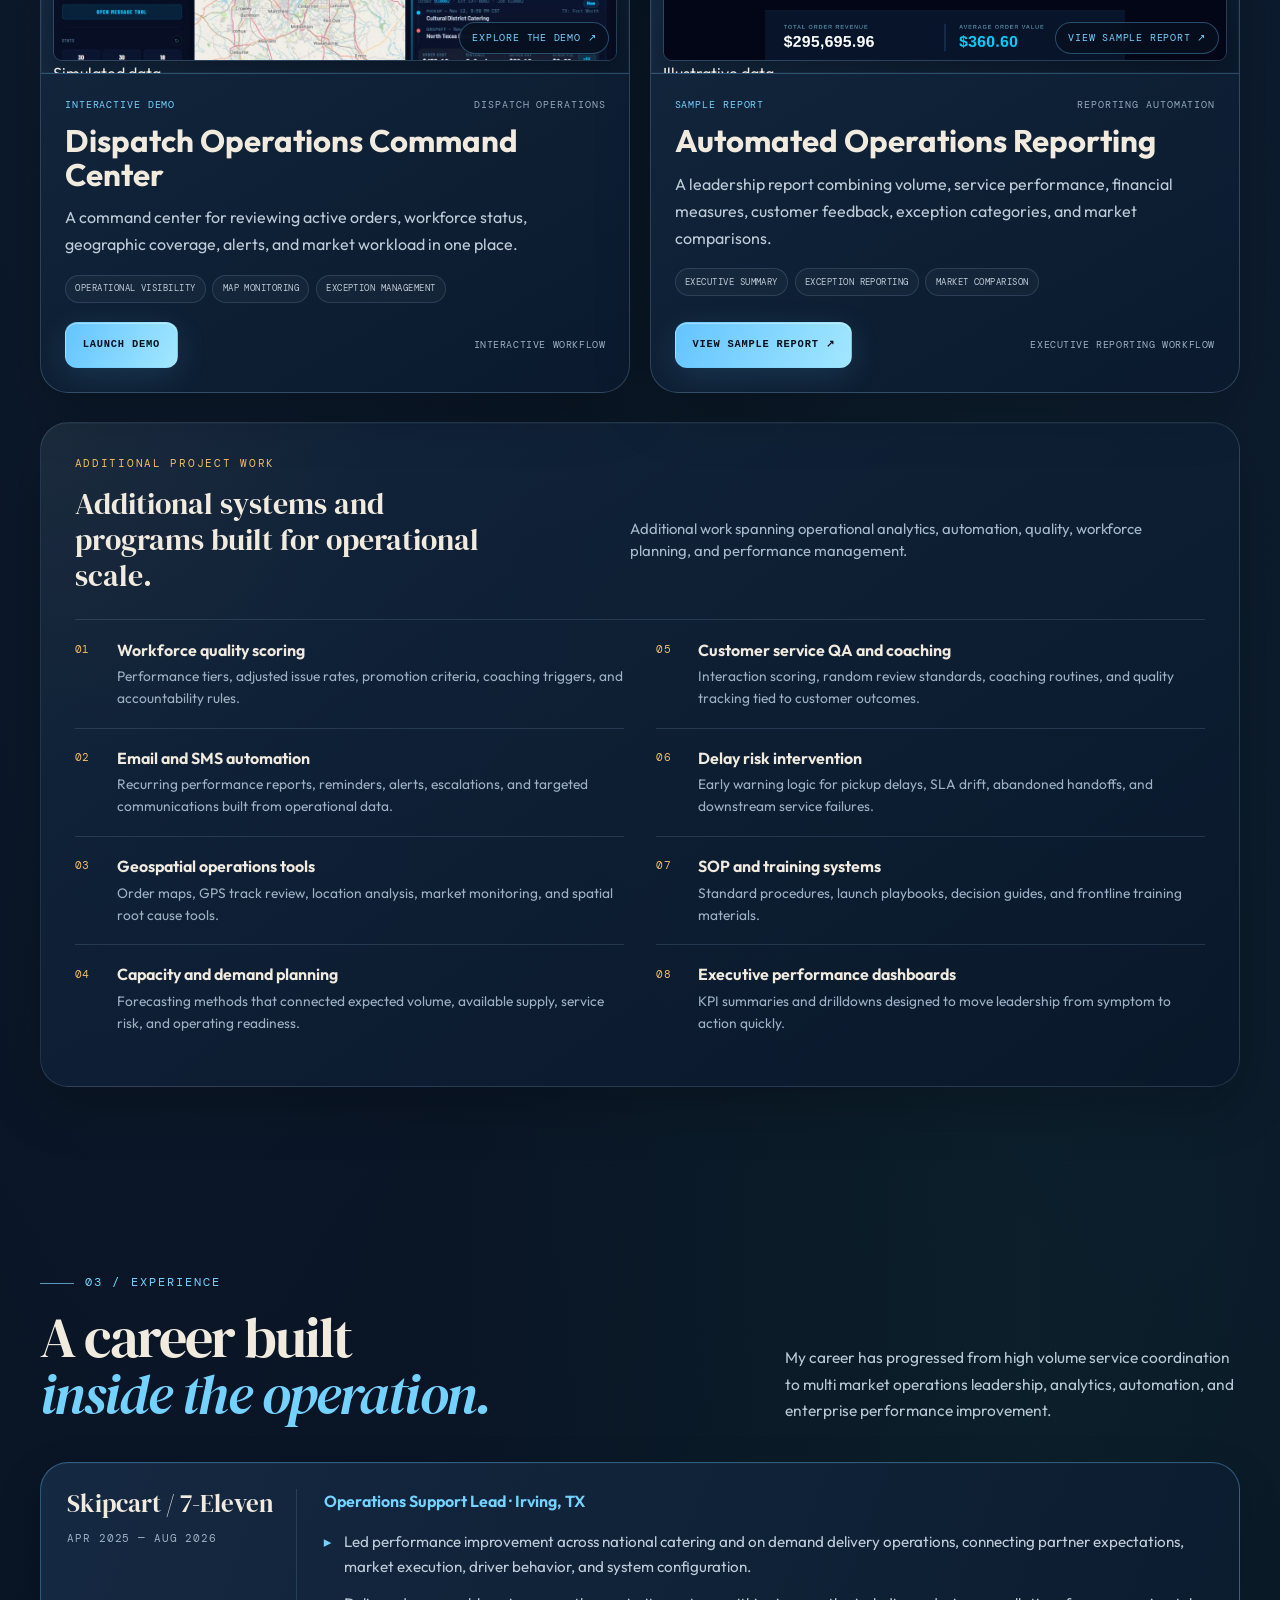
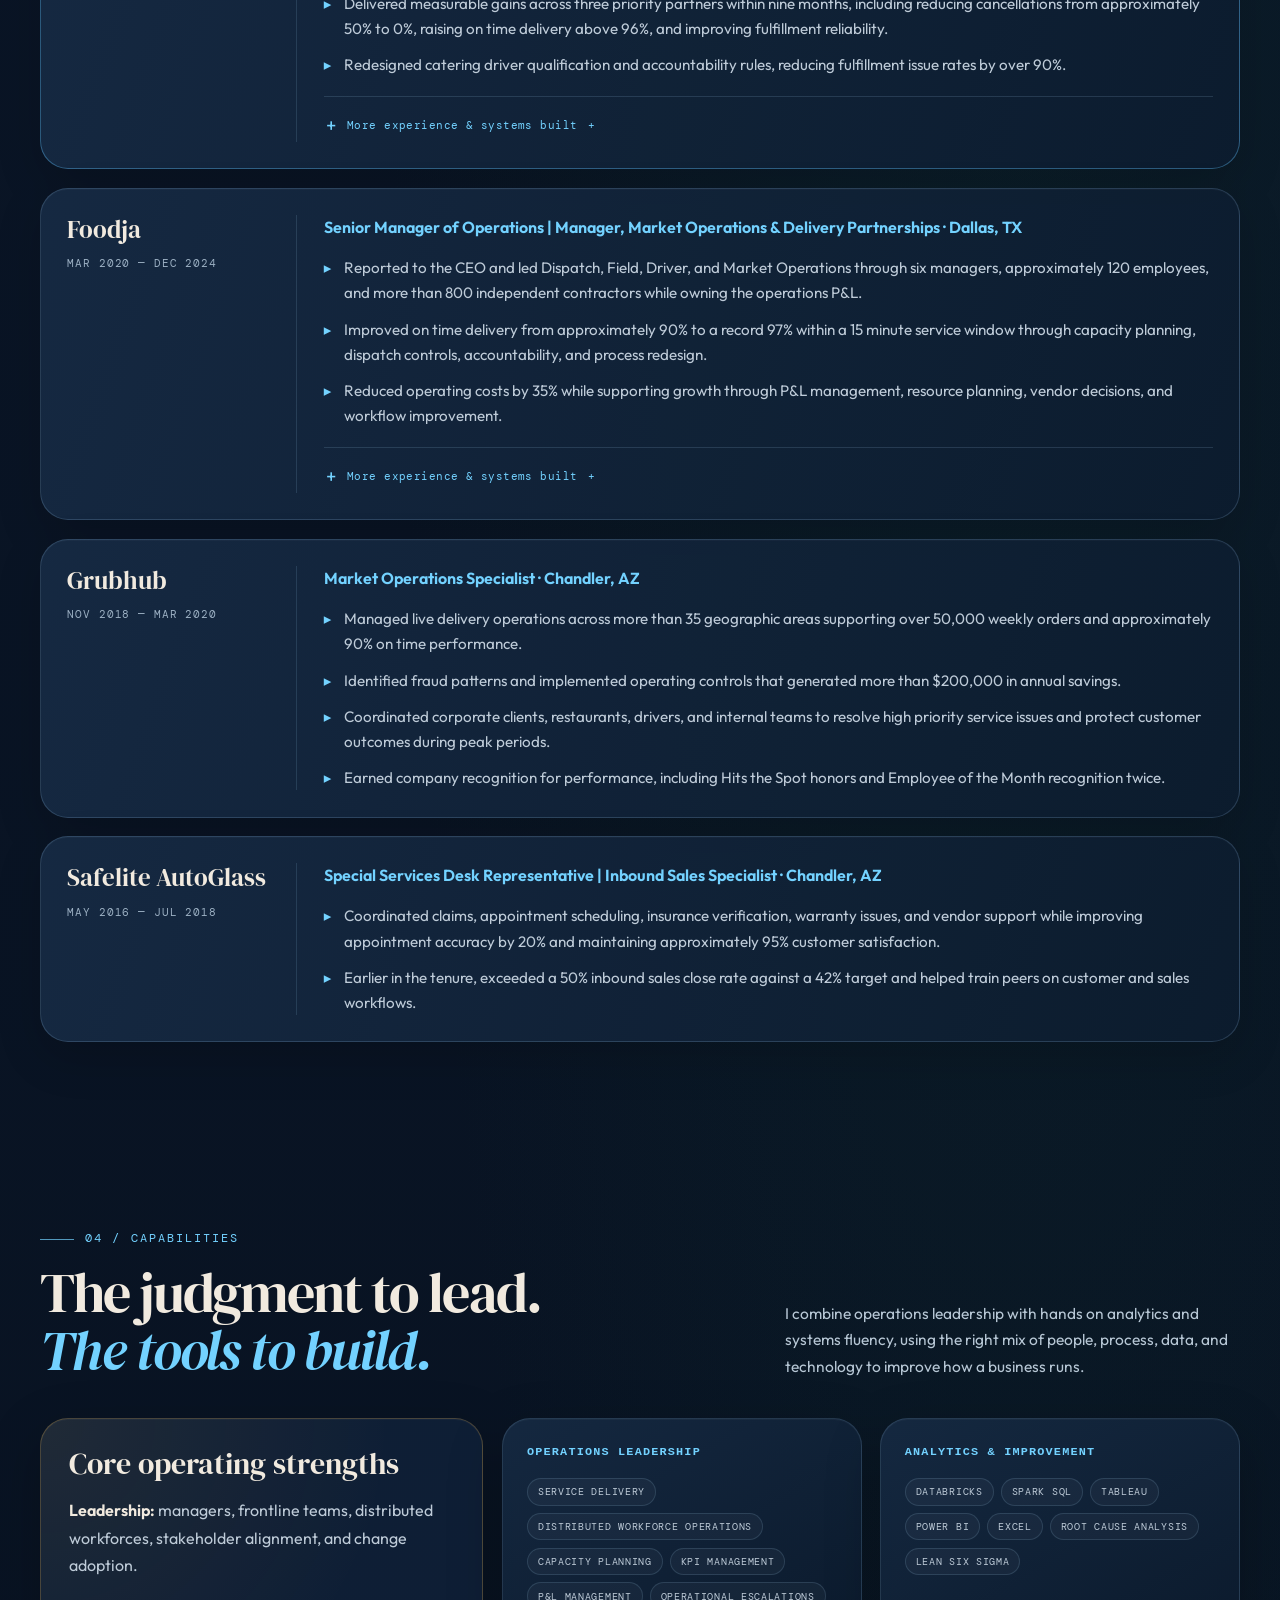
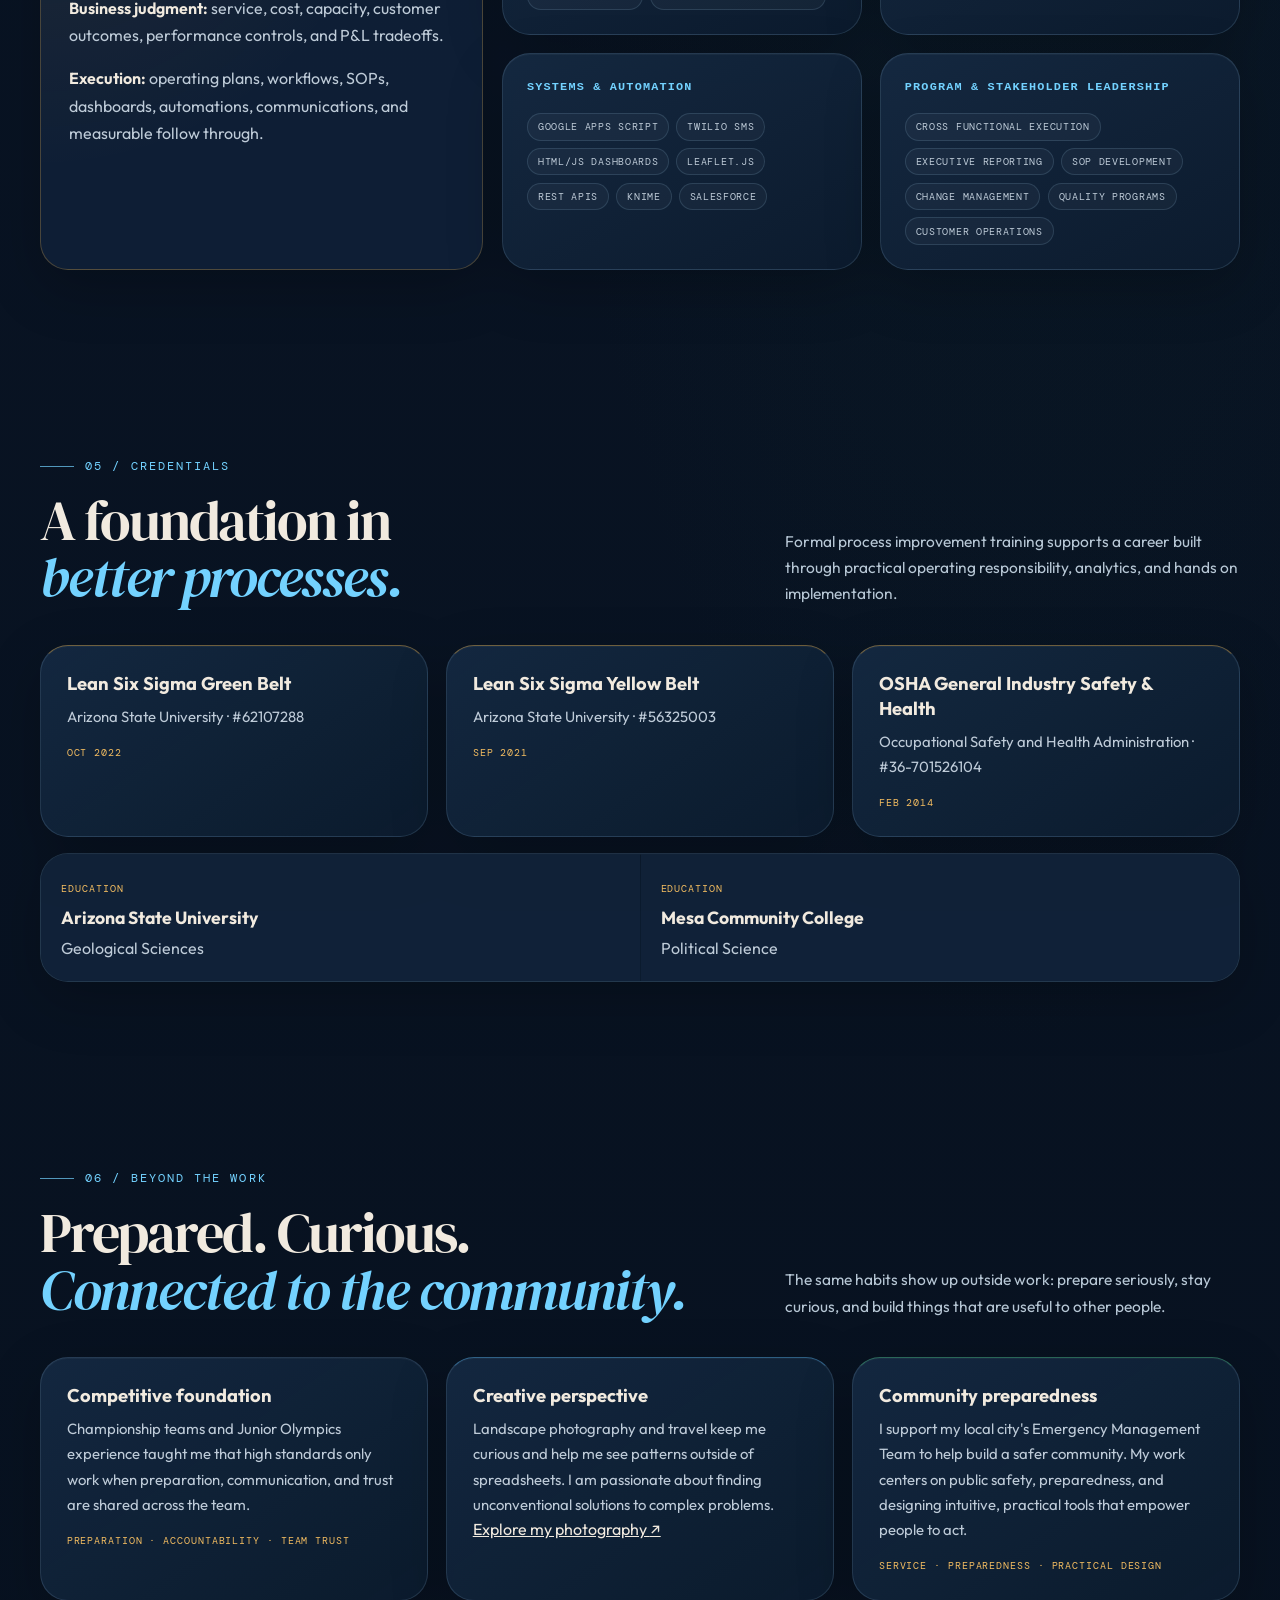
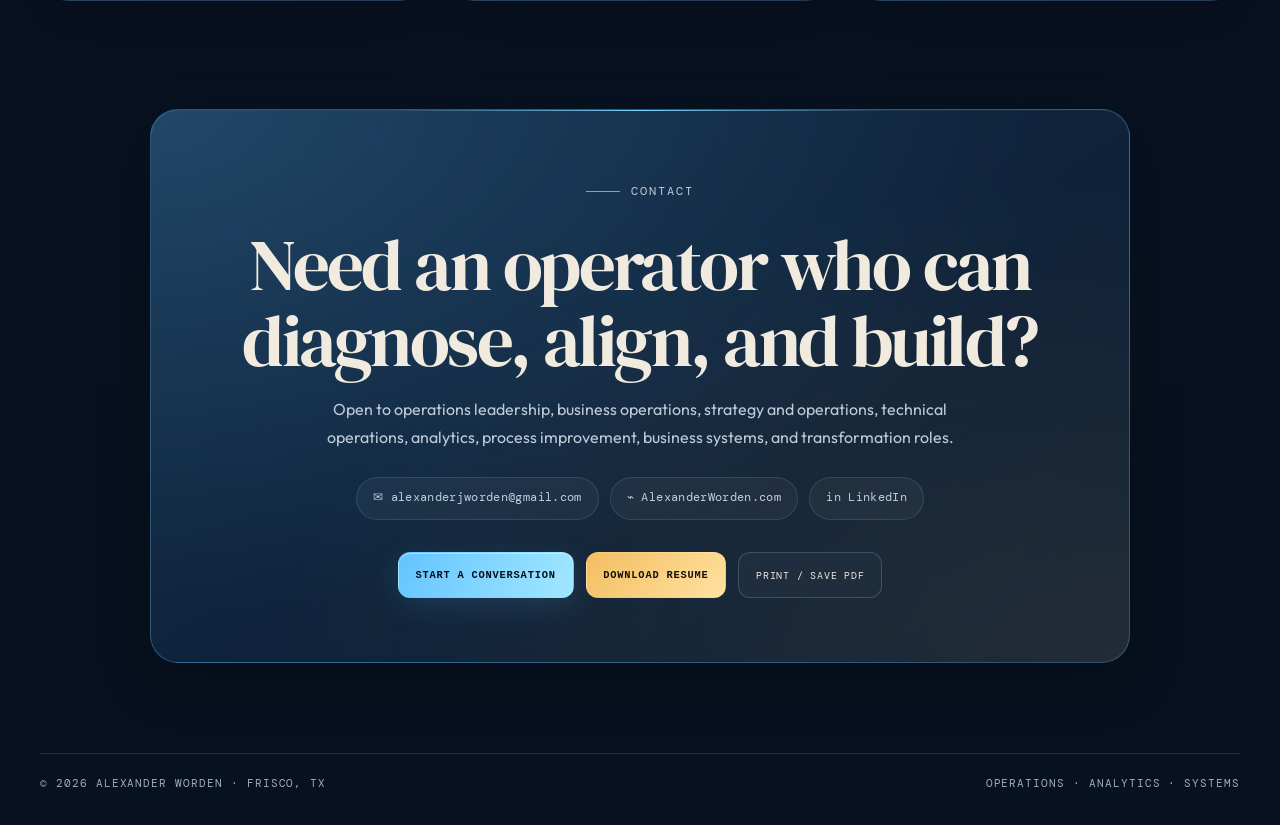
==== commit 9f1d73ea: "Add files via upload" ====
--- a/index.html
+++ b/index.html
@@ -1,240 +1,1261 @@
 <!DOCTYPE html>
 <html lang="en">
 <head>
-  <meta charset="UTF-8">
-  <meta name="viewport" content="width=device-width, initial-scale=1">
-  <title>Alexander Worden | Operations, Analytics &amp; Systems</title>
-  <meta name="description" content="Operations leader who builds better systems. Explore Alexander Worden's work in multi-market leadership, analytics, automation, and service improvement, with measurable results and working demos.">
-  <meta name="theme-color" content="#0c1825">
-  <meta property="og:type" content="website">
-  <meta property="og:title" content="Alexander Worden | Operations, Analytics & Systems">
-  <meta property="og:description" content="People-first operations leadership. Hands-on analytics and systems. A track record of better service, lower cost, and practical execution.">
-  <meta property="og:url" content="https://AlexanderWorden.com/">
-  <link rel="canonical" href="https://AlexanderWorden.com/">
-  <link rel="icon" type="image/svg+xml" href="./aw-favicon.svg">
-  <link rel="preconnect" href="https://fonts.googleapis.com">
-  <link rel="preconnect" href="https://fonts.gstatic.com" crossorigin>
-  <link href="https://fonts.googleapis.com/css2?family=DM+Serif+Display:ital@0;1&amp;family=DM+Mono:wght@400;500&amp;family=Outfit:wght@400;500;600&amp;display=swap" rel="stylesheet">
-  <link rel="stylesheet" href="./assets/home.css">
-  <script src="./assets/home.js" defer></script>
+<meta charset="UTF-8" />
+<meta name="viewport" content="width=device-width, initial-scale=1.0" />
+<meta name="description" content="Alexander Worden is an operations and analytics leader who builds practical systems, improves service performance, and turns strategy into measurable execution." />
+<meta name="theme-color" content="#07111f" />
+<link rel="icon" type="image/svg+xml" href="[data-uri]" />
+<title>Alexander Worden | Operations, Analytics & Systems</title>
+<link rel="preconnect" href="https://fonts.googleapis.com">
+<link rel="preconnect" href="https://fonts.gstatic.com" crossorigin>
+<link href="https://fonts.googleapis.com/css2?family=DM+Serif+Display:ital@0;1&family=DM+Mono:wght@400;500&family=Outfit:wght@300;400;500;600;700&display=swap" rel="stylesheet">
+<style>
+  :root {
+    --ink: #07111f;
+    --ink-2: #0d1b2f;
+    --ink-3: #12233a;
+    --panel: rgba(18, 35, 58, 0.74);
+    --panel-strong: rgba(24, 48, 78, 0.92);
+    --line: rgba(142, 184, 217, 0.18);
+    --line-strong: rgba(142, 184, 217, 0.34);
+    --text: #f1eadf;
+    --soft: #b6c5d1;
+    --muted: #7e94a8;
+    --accent: #63c4ff;
+    --accent-dark: #1d8cc7;
+    --gold: #f3b84c;
+    --green: #55d28f;
+    --red: #ff7a7a;
+    --shadow: 0 24px 70px rgba(0,0,0,0.35);
+    --radius: 28px;
+    --max: 1180px;
+  }
+
+  * { box-sizing: border-box; }
+  html { scroll-behavior: smooth; }
+  body {
+    margin: 0;
+    background:
+      radial-gradient(circle at 14% 8%, rgba(99,196,255,0.18), transparent 31rem),
+      radial-gradient(circle at 82% 4%, rgba(243,184,76,0.10), transparent 28rem),
+      radial-gradient(circle at 72% 55%, rgba(85,210,143,0.09), transparent 34rem),
+      linear-gradient(180deg, #07111f 0%, #0a1525 48%, #07111f 100%);
+    color: var(--text);
+    font-family: 'Outfit', system-ui, -apple-system, BlinkMacSystemFont, 'Segoe UI', sans-serif;
+    line-height: 1.6;
+    overflow-x: hidden;
+  }
+
+  body::before {
+    content: "";
+    position: fixed;
+    inset: 0;
+    pointer-events: none;
+    z-index: -1;
+    background-image:
+      linear-gradient(rgba(255,255,255,0.035) 1px, transparent 1px),
+      linear-gradient(90deg, rgba(255,255,255,0.032) 1px, transparent 1px),
+      url("data:image/svg+xml,%3Csvg viewBox='0 0 256 256' xmlns='http://www.w3.org/2000/svg'%3E%3Cfilter id='n'%3E%3CfeTurbulence type='fractalNoise' baseFrequency='0.75' numOctaves='3' stitchTiles='stitch'/%3E%3C/filter%3E%3Crect width='100%25' height='100%25' filter='url(%23n)' opacity='0.20'/%3E%3C/svg%3E");
+    background-size: 72px 72px, 72px 72px, 260px 260px;
+    mask-image: linear-gradient(to bottom, black 0%, black 78%, transparent 100%);
+  }
+
+  a { color: inherit; }
+  strong { color: var(--text); font-weight: 650; }
+  .skip-link {
+    position: absolute;
+    left: -999px;
+    top: 1rem;
+    background: var(--accent);
+    color: #06101e;
+    padding: .8rem 1rem;
+    border-radius: 999px;
+    z-index: 999;
+  }
+  .skip-link:focus { left: 1rem; }
+
+  nav {
+    position: fixed;
+    inset: 0 0 auto 0;
+    z-index: 50;
+    display: flex;
+    align-items: center;
+    justify-content: space-between;
+    gap: 1rem;
+    padding: 1rem clamp(1rem, 4vw, 3rem);
+    background: rgba(7,17,31,0.72);
+    border-bottom: 1px solid var(--line);
+    backdrop-filter: blur(18px);
+  }
+  .brand {
+    display: inline-flex;
+    align-items: center;
+    gap: .8rem;
+    text-decoration: none;
+  }
+  .brand-mark {
+    width: 42px;
+    height: 42px;
+    display: grid;
+    place-items: center;
+    border: 1px solid var(--line-strong);
+    border-radius: 14px;
+    background: linear-gradient(135deg, rgba(99,196,255,0.22), rgba(243,184,76,0.10));
+    box-shadow: 0 10px 30px rgba(99,196,255,0.08);
+    font-family: 'DM Serif Display', serif;
+    font-size: 1.15rem;
+  }
+  .brand-copy { display: flex; flex-direction: column; line-height: 1.05; }
+  .brand-name { font-size: .9rem; font-weight: 650; letter-spacing: .02em; }
+  .brand-role { font-family: 'DM Mono', monospace; font-size: .62rem; color: var(--muted); text-transform: uppercase; letter-spacing: .12em; }
+  .nav-links {
+    display: flex;
+    align-items: center;
+    gap: clamp(.7rem, 2vw, 1.8rem);
+    list-style: none;
+    padding: 0;
+    margin: 0;
+  }
+  .nav-links a {
+    color: var(--soft);
+    text-decoration: none;
+    font-family: 'DM Mono', monospace;
+    font-size: .68rem;
+    letter-spacing: .12em;
+    text-transform: uppercase;
+    padding: .45rem 0;
+    border-bottom: 1px solid transparent;
+    transition: color .2s ease, border-color .2s ease;
+  }
+  .nav-links a:hover,
+  .nav-links a.active { color: var(--accent); border-color: var(--accent); }
+  .nav-action {
+    text-decoration: none;
+    font-family: 'DM Mono', monospace;
+    font-size: .66rem;
+    letter-spacing: .11em;
+    text-transform: uppercase;
+    border: 1px solid rgba(99,196,255,0.35);
+    color: var(--accent);
+    padding: .72rem 1rem;
+    border-radius: 999px;
+    background: rgba(99,196,255,0.08);
+  }
+
+  main { position: relative; }
+  section, .section-wrap {
+    width: min(var(--max), calc(100% - 2rem));
+    margin-inline: auto;
+    padding: clamp(4.2rem, 8vw, 7.5rem) 0;
+  }
+  .eyebrow {
+    display: inline-flex;
+    align-items: center;
+    gap: .7rem;
+    font-family: 'DM Mono', monospace;
+    font-size: .72rem;
+    letter-spacing: .18em;
+    text-transform: uppercase;
+    color: var(--accent);
+    margin: 0 0 1rem;
+  }
+  .eyebrow::before {
+    content: "";
+    width: 34px;
+    height: 1px;
+    background: currentColor;
+    opacity: .7;
+  }
+  .section-heading {
+    display: grid;
+    grid-template-columns: minmax(0, .95fr) minmax(260px, .55fr);
+    gap: 2rem;
+    align-items: end;
+    margin-bottom: 2.5rem;
+  }
+  h1, h2, h3 { margin: 0; line-height: 1.02; }
+  h1, h2 { font-family: 'DM Serif Display', Georgia, serif; font-weight: 400; letter-spacing: -.035em; }
+  h2 { font-size: clamp(2.45rem, 5.5vw, 4.7rem); }
+  .section-lede { color: var(--soft); margin: 0; max-width: 52ch; font-size: 1.03rem; }
+
+  /* HERO */
+  .hero {
+    width: min(1320px, calc(100% - 2rem));
+    min-height: 100svh;
+    display: grid;
+    grid-template-columns: minmax(0, 1fr) minmax(340px, .72fr);
+    align-items: center;
+    gap: clamp(2rem, 4vw, 4rem);
+    padding: 7.2rem 0 4rem;
+  }
+  .hero h1 {
+    font-size: clamp(3.7rem, 6.6vw, 6.35rem);
+    max-width: 780px;
+    text-wrap: balance;
+  }
+  .hero h1 em {
+    color: var(--accent);
+    font-style: italic;
+    text-shadow: 0 0 42px rgba(99,196,255,0.25);
+  }
+  .hero-subtitle {
+    font-size: clamp(1.08rem, 2.1vw, 1.45rem);
+    color: var(--soft);
+    max-width: 730px;
+    margin: 1.7rem 0 0;
+  }
+  .hero-subtitle span { color: var(--text); }
+  .hero-actions {
+    display: flex;
+    flex-wrap: wrap;
+    gap: .9rem;
+    margin-top: 2.2rem;
+  }
+  .button {
+    display: inline-flex;
+    align-items: center;
+    justify-content: center;
+    gap: .6rem;
+    min-height: 48px;
+    border-radius: 999px;
+    padding: .82rem 1.25rem;
+    text-decoration: none;
+    font-family: 'DM Mono', monospace;
+    font-size: .72rem;
+    letter-spacing: .11em;
+    text-transform: uppercase;
+    border: 1px solid var(--line-strong);
+    transition: transform .2s ease, border-color .2s ease, background .2s ease, color .2s ease;
+    cursor: pointer;
+  }
+  .button:hover { transform: translateY(-2px); }
+  .button.primary {
+    background: linear-gradient(135deg, var(--accent), #9be1ff);
+    color: #04101b;
+    border-color: transparent;
+    box-shadow: 0 14px 40px rgba(99,196,255,0.24);
+    font-weight: 650;
+  }
+  .button.secondary { color: var(--text); background: rgba(255,255,255,0.035); }
+  .button.secondary:hover { border-color: var(--accent); color: var(--accent); }
+  .button.gold { color: #15100a; background: linear-gradient(135deg, var(--gold), #ffe2a0); border-color: transparent; font-weight: 650; }
+
+  .hero-panel {
+    position: relative;
+    border: 1px solid var(--line);
+    border-radius: var(--radius);
+    background: linear-gradient(145deg, rgba(18,35,58,0.92), rgba(9,20,36,0.72));
+    box-shadow: var(--shadow);
+    padding: 1.1rem;
+    overflow: hidden;
+  }
+  .hero-panel::before {
+    content: "";
+    position: absolute;
+    inset: -1px;
+    background: linear-gradient(135deg, rgba(99,196,255,.34), transparent 35%, rgba(243,184,76,.20) 70%, transparent);
+    opacity: .75;
+    pointer-events: none;
+  }
+  .signal-card {
+    position: relative;
+    background: rgba(7,17,31,0.74);
+    border: 1px solid var(--line);
+    border-radius: 22px;
+    padding: 1.2rem;
+  }
+  .panel-top {
+    display: flex;
+    align-items: center;
+    justify-content: space-between;
+    gap: 1rem;
+    margin-bottom: 1.2rem;
+  }
+  .status-pill {
+    display: inline-flex;
+    align-items: center;
+    gap: .45rem;
+    color: var(--green);
+    font-family: 'DM Mono', monospace;
+    font-size: .67rem;
+    letter-spacing: .08em;
+    text-transform: uppercase;
+    border: 1px solid rgba(85,210,143,.24);
+    background: rgba(85,210,143,.08);
+    border-radius: 999px;
+    padding: .38rem .68rem;
+  }
+  .status-dot { width: 7px; height: 7px; border-radius: 999px; background: currentColor; box-shadow: 0 0 16px currentColor; }
+  .panel-title { font-family: 'DM Mono', monospace; color: var(--muted); font-size: .68rem; text-transform: uppercase; letter-spacing: .13em; }
+  .impact-stack { display: grid; gap: .7rem; }
+  .impact-row {
+    display: grid;
+    grid-template-columns: 92px 1fr;
+    gap: 1rem;
+    align-items: center;
+    padding: .92rem;
+    border: 1px solid var(--line);
+    border-radius: 18px;
+    background: rgba(255,255,255,0.035);
+  }
+  .impact-number { font-family: 'DM Serif Display', serif; font-size: 2.2rem; color: var(--accent); line-height: .95; }
+  .impact-row:nth-child(2) .impact-number { color: var(--gold); }
+  .impact-row:nth-child(3) .impact-number { color: var(--green); }
+  .impact-copy b { display: block; font-size: .92rem; color: var(--text); line-height: 1.2; }
+  .impact-copy span { display: block; font-size: .8rem; color: var(--muted); margin-top: .18rem; line-height: 1.35; }
+  .mini-terminal {
+    margin-top: .9rem;
+    border: 1px solid var(--line);
+    border-radius: 18px;
+    overflow: hidden;
+    background: rgba(0,0,0,0.24);
+  }
+  .terminal-bar { display: flex; gap: .35rem; padding: .7rem .85rem; border-bottom: 1px solid var(--line); }
+  .terminal-dot { width: 8px; height: 8px; border-radius: 999px; background: var(--muted); opacity: .55; }
+  .terminal-code { padding: .9rem; font-family: 'DM Mono', monospace; color: var(--soft); font-size: .75rem; line-height: 1.65; }
+  .terminal-code .blue { color: var(--accent); } .terminal-code .green { color: var(--green); } .terminal-code .gold { color: var(--gold); }
+
+  .proof-strip {
+    width: min(var(--max), calc(100% - 2rem));
+    margin: -2.8rem auto 0;
+    display: grid;
+    grid-template-columns: repeat(4, 1fr);
+    border: 1px solid var(--line);
+    border-radius: var(--radius);
+    overflow: hidden;
+    background: rgba(18,35,58,.58);
+    backdrop-filter: blur(14px);
+    box-shadow: 0 18px 60px rgba(0,0,0,0.22);
+  }
+  .proof-item { padding: 1.25rem; border-right: 1px solid var(--line); }
+  .proof-item:last-child { border-right: 0; }
+  .proof-item b { display: block; font-family: 'DM Serif Display', serif; color: var(--text); font-size: clamp(1.7rem, 3vw, 2.6rem); line-height: 1; }
+  .proof-item span { display: block; margin-top: .45rem; color: var(--muted); font-family: 'DM Mono', monospace; font-size: .68rem; letter-spacing: .1em; text-transform: uppercase; }
+
+  /* CARDS */
+  .card {
+    border: 1px solid var(--line);
+    background: var(--panel);
+    border-radius: var(--radius);
+    box-shadow: 0 18px 60px rgba(0,0,0,0.20);
+  }
+  .about-grid {
+    display: grid;
+    grid-template-columns: 1.15fr .85fr;
+    gap: 1rem;
+  }
+  .about-copy { padding: clamp(1.35rem, 3.4vw, 2.4rem); }
+  .about-copy p { color: var(--soft); font-size: 1.02rem; margin: 0 0 1rem; }
+  .about-copy p:last-child { margin-bottom: 0; }
+  .role-card {
+    padding: 1.25rem;
+    display: grid;
+    gap: 1rem;
+    background:
+      radial-gradient(circle at 100% 0%, rgba(99,196,255,0.13), transparent 18rem),
+      var(--panel-strong);
+  }
+  .role-card h3 { font-size: 1.1rem; }
+  .role-meta { color: var(--muted); font-family: 'DM Mono', monospace; font-size: .72rem; letter-spacing: .08em; text-transform: uppercase; }
+  .role-list { display: grid; gap: .7rem; padding: 0; margin: 0; list-style: none; }
+  .role-list li { display: flex; gap: .7rem; color: var(--soft); font-size: .92rem; }
+  .role-list li::before { content: "✦"; color: var(--accent); flex: 0 0 auto; }
+
+  .case-grid {
+    display: grid;
+    grid-template-columns: repeat(3, 1fr);
+    gap: 1rem;
+  }
+  .case-card {
+    position: relative;
+    padding: 1.35rem;
+    min-height: 320px;
+    overflow: hidden;
+    transition: transform .2s ease, border-color .2s ease, background .2s ease;
+  }
+  .case-card:hover { transform: translateY(-5px); border-color: rgba(99,196,255,.48); background: rgba(24,48,78,.82); }
+  .case-num { font-family: 'DM Mono', monospace; color: var(--accent); font-size: .74rem; letter-spacing: .14em; text-transform: uppercase; margin-bottom: .85rem; }
+  .case-card h3 { font-size: 1.45rem; line-height: 1.1; margin-bottom: .8rem; }
+  .case-card p { color: var(--soft); margin: 0 0 1rem; font-size: .95rem; }
+  .case-tags { display: flex; flex-wrap: wrap; gap: .45rem; margin-top: auto; }
+  .tag {
+    display: inline-flex;
+    align-items: center;
+    gap: .35rem;
+    border: 1px solid var(--line);
+    border-radius: 999px;
+    padding: .32rem .62rem;
+    color: var(--soft);
+    background: rgba(255,255,255,0.035);
+    font-family: 'DM Mono', monospace;
+    font-size: .64rem;
+    letter-spacing: .07em;
+    text-transform: uppercase;
+  }
+  .case-result {
+    margin: 1rem 0;
+    padding: .85rem;
+    border-left: 2px solid var(--green);
+    background: rgba(85,210,143,.07);
+    border-radius: 0 14px 14px 0;
+    color: var(--text);
+    font-size: .9rem;
+  }
+
+  .metrics-grid {
+    display: grid;
+    grid-template-columns: repeat(6, 1fr);
+    gap: 1px;
+    background: var(--line);
+    border: 1px solid var(--line);
+    border-radius: var(--radius);
+    overflow: hidden;
+  }
+  .metric {
+    min-height: 176px;
+    padding: 1.2rem;
+    background: rgba(18,35,58,.86);
+    display: flex;
+    flex-direction: column;
+    justify-content: space-between;
+  }
+  .metric b { font-family: 'DM Serif Display', serif; font-size: clamp(2.25rem, 4vw, 3.3rem); color: var(--accent); line-height: .95; font-weight: 400; }
+  .metric:nth-child(2n) b { color: var(--gold); }
+  .metric:nth-child(3n) b { color: var(--green); }
+  .metric span { color: var(--soft); font-size: .9rem; line-height: 1.3; }
+  .metric small { color: var(--muted); font-family: 'DM Mono', monospace; font-size: .62rem; letter-spacing: .09em; text-transform: uppercase; }
+
+  .timeline { position: relative; display: grid; gap: 1rem; }
+  .job {
+    display: grid;
+    grid-template-columns: 250px 1fr;
+    gap: 1.3rem;
+    padding: 1.35rem;
+    border: 1px solid var(--line);
+    border-radius: var(--radius);
+    background: rgba(18,35,58,.62);
+    transition: transform .2s ease, border-color .2s ease;
+  }
+  .job:hover { transform: translateX(4px); border-color: rgba(99,196,255,.42); }
+  .job-company { font-family: 'DM Serif Display', serif; font-size: 1.55rem; }
+  .job-date { color: var(--muted); font-family: 'DM Mono', monospace; font-size: .68rem; letter-spacing: .08em; text-transform: uppercase; margin-top: .4rem; }
+  .job-title { color: var(--accent); font-weight: 650; margin-bottom: .8rem; }
+  .job ul { margin: 0; padding: 0; list-style: none; display: grid; gap: .52rem; }
+  .job li { color: var(--soft); padding-left: 1.25rem; position: relative; font-size: .95rem; }
+  .job li::before { content: "▸"; position: absolute; left: 0; top: 0; color: var(--accent); }
+
+  .skills-layout {
+    display: grid;
+    grid-template-columns: .75fr 1.25fr;
+    gap: 1rem;
+  }
+  .toolbox {
+    padding: 1.35rem;
+    display: grid;
+    gap: 1rem;
+    align-content: start;
+  }
+  .toolbox h3 { font-size: 1.7rem; font-family: 'DM Serif Display', serif; font-weight: 400; }
+  .toolbox p { color: var(--soft); margin: 0; }
+  .skill-matrix { display: grid; grid-template-columns: repeat(2, 1fr); gap: 1rem; }
+  .skill-block { padding: 1.25rem; }
+  .skill-block h3 { font-size: 1rem; color: var(--accent); font-family: 'DM Mono', monospace; text-transform: uppercase; letter-spacing: .12em; margin-bottom: .85rem; }
+  .tag-cloud { display: flex; flex-wrap: wrap; gap: .5rem; }
+
+  .cert-grid, .personal-grid {
+    display: grid;
+    grid-template-columns: repeat(3, 1fr);
+    gap: 1rem;
+  }
+  .cert, .personal-card { padding: 1.25rem; }
+  .cert h3, .personal-card h3 { font-size: 1.08rem; margin-bottom: .45rem; }
+  .cert p, .personal-card p { color: var(--soft); margin: 0; font-size: .93rem; }
+  .cert small, .personal-card small { display: block; color: var(--gold); font-family: 'DM Mono', monospace; font-size: .65rem; letter-spacing: .09em; text-transform: uppercase; margin-top: .9rem; }
+
+  .contact {
+    width: min(980px, calc(100% - 2rem));
+    text-align: center;
+  }
+  .contact-panel {
+    padding: clamp(1.5rem, 4vw, 3rem);
+    background:
+      radial-gradient(circle at 20% 0%, rgba(99,196,255,0.18), transparent 21rem),
+      radial-gradient(circle at 90% 20%, rgba(243,184,76,0.12), transparent 18rem),
+      rgba(18,35,58,.78);
+  }
+  .contact h2 { font-size: clamp(2.8rem, 7vw, 5.6rem); margin-bottom: 1rem; }
+  .contact p { color: var(--soft); max-width: 660px; margin: 0 auto 1.5rem; }
+  .contact-links { display: flex; justify-content: center; flex-wrap: wrap; gap: .7rem; margin: 1.6rem 0 2rem; }
+  .contact-chip {
+    text-decoration: none;
+    border: 1px solid var(--line);
+    border-radius: 999px;
+    padding: .72rem 1rem;
+    color: var(--soft);
+    background: rgba(255,255,255,.04);
+    font-family: 'DM Mono', monospace;
+    font-size: .72rem;
+    letter-spacing: .06em;
+  }
+  .contact-chip:hover { color: var(--accent); border-color: var(--accent); }
+
+  footer {
+    border-top: 1px solid var(--line);
+    width: min(var(--max), calc(100% - 2rem));
+    margin-inline: auto;
+    padding: 1.4rem 0 2rem;
+    display: flex;
+    justify-content: space-between;
+    gap: 1rem;
+    color: var(--muted);
+    font-family: 'DM Mono', monospace;
+    font-size: .66rem;
+    letter-spacing: .09em;
+    text-transform: uppercase;
+  }
+
+  .reveal { opacity: 0; transform: translateY(18px); transition: opacity .7s ease, transform .7s ease; }
+  .reveal.visible { opacity: 1; transform: translateY(0); }
+
+  @media (prefers-reduced-motion: reduce) {
+    html { scroll-behavior: auto; }
+    *, *::before, *::after { animation-duration: .01ms !important; animation-iteration-count: 1 !important; transition-duration: .01ms !important; }
+    .reveal { opacity: 1; transform: none; }
+  }
+
+  @media (max-width: 1040px) {
+    .hero { grid-template-columns: 1fr; min-height: auto; padding: 7rem 0 4.5rem; }
+    .hero h1 { max-width: 820px; }
+    .hero-panel { max-width: 620px; }
+    .proof-strip { grid-template-columns: repeat(2, 1fr); margin-top: 0; }
+    .proof-item:nth-child(2) { border-right: 0; }
+    .proof-item:nth-child(-n+2) { border-bottom: 1px solid var(--line); }
+    .section-heading, .about-grid, .skills-layout { grid-template-columns: 1fr; }
+    .case-grid, .cert-grid, .personal-grid { grid-template-columns: 1fr; }
+    .metrics-grid { grid-template-columns: repeat(3, 1fr); }
+  }
+
+  @media (max-width: 760px) {
+    nav { padding: .75rem 1rem; }
+    .brand-role { display: none; }
+    .nav-links { display: none; }
+    .nav-action { padding: .64rem .8rem; }
+    .hero { width: min(100% - 1.2rem, 1320px); padding: 6.1rem 0 3rem; }
+    .hero h1 { font-size: clamp(3rem, 14.5vw, 4.8rem); max-width: 11ch; }
+    .hero-subtitle { font-size: 1.02rem; margin-top: 1.25rem; }
+    .hero-actions .button { width: 100%; }
+    .impact-row { grid-template-columns: 78px 1fr; }
+    .impact-number { font-size: 1.85rem; }
+    section, .section-wrap, .contact { width: min(100% - 1.2rem, var(--max)); padding: 4.6rem 0; }
+    .proof-strip { width: min(100% - 1.2rem, var(--max)); grid-template-columns: 1fr; border-radius: 22px; }
+    .proof-item { border-right: 0; border-bottom: 1px solid var(--line); }
+    .proof-item:last-child { border-bottom: 0; }
+    .metrics-grid { grid-template-columns: 1fr; border-radius: 22px; }
+    .metric { min-height: 128px; }
+    .job { grid-template-columns: 1fr; gap: .75rem; border-radius: 22px; }
+    .skill-matrix { grid-template-columns: 1fr; }
+    footer { flex-direction: column; text-align: center; }
+  }
+
+  @media print {
+    body { background: white; color: #111; }
+    nav, .menu-drawer, .menu-backdrop, .hero-panel, .hero-actions, .contact .button, body::before { display: none !important; }
+    section, .section-wrap, .hero, .proof-strip, footer { width: 100%; padding: 1rem 0; margin: 0; }
+    .hero { min-height: auto; display: block; }
+    .hero h1, h2 { color: #111; }
+    .card, .job, .metric, .proof-strip { border: 1px solid #ddd; background: white; box-shadow: none; }
+    .reveal { opacity: 1; transform: none; }
+  }
+
+
+  /* BURGER MENU */
+  .nav-controls { display: flex; align-items: center; gap: .7rem; }
+  .menu-toggle { min-height: 44px; display: inline-flex; align-items: center; gap: .7rem; border: 1px solid var(--line-strong); border-radius: 999px; padding: .64rem .9rem .64rem 1rem; background: rgba(255,255,255,.04); color: var(--text); cursor: pointer; font: inherit; transition: border-color .2s ease, background .2s ease, transform .2s ease; }
+  .menu-toggle:hover { border-color: rgba(99,196,255,.65); background: rgba(99,196,255,.09); transform: translateY(-1px); }
+  .menu-label { font-family: 'DM Mono', monospace; font-size: .67rem; letter-spacing: .12em; text-transform: uppercase; }
+  .burger-icon { width: 20px; display: grid; gap: 4px; }
+  .burger-icon span { display: block; width: 100%; height: 1px; background: currentColor; transition: transform .25s ease, opacity .2s ease; transform-origin: center; }
+  body.menu-open .burger-icon span:nth-child(1) { transform: translateY(5px) rotate(45deg); }
+  body.menu-open .burger-icon span:nth-child(2) { opacity: 0; }
+  body.menu-open .burger-icon span:nth-child(3) { transform: translateY(-5px) rotate(-45deg); }
+  body.menu-open { overflow: hidden; }
+  .menu-backdrop { position: fixed; inset: 0; z-index: 80; background: rgba(1,7,14,.68); opacity: 0; visibility: hidden; backdrop-filter: blur(4px); transition: opacity .25s ease, visibility .25s ease; }
+  .menu-backdrop.open { opacity: 1; visibility: visible; }
+  .menu-drawer { position: fixed; top: 0; right: 0; z-index: 90; width: min(460px, 92vw); height: 100dvh; display: grid; grid-template-rows: auto 1fr auto; background: linear-gradient(160deg, rgba(18,35,58,.99), rgba(7,17,31,.99)); border-left: 1px solid var(--line-strong); box-shadow: -28px 0 80px rgba(0,0,0,.42); transform: translateX(102%); visibility: hidden; transition: transform .32s cubic-bezier(.2,.75,.25,1), visibility .32s ease; }
+  .menu-drawer.open { transform: translateX(0); visibility: visible; }
+  .menu-drawer-head { display: flex; align-items: flex-start; justify-content: space-between; gap: 1rem; padding: 1.5rem; border-bottom: 1px solid var(--line); }
+  .menu-kicker, .menu-group > p { color: var(--accent); font-family: 'DM Mono', monospace; font-size: .66rem; letter-spacing: .16em; text-transform: uppercase; }
+  .menu-title { margin-top: .35rem; font-family: 'DM Serif Display', serif; font-size: 1.8rem; line-height: 1; }
+  .menu-close { width: 40px; height: 40px; display: grid; place-items: center; border: 1px solid var(--line); border-radius: 999px; color: var(--soft); background: rgba(255,255,255,.035); font-size: 1.5rem; cursor: pointer; }
+  .menu-close:hover { color: var(--accent); border-color: var(--accent); }
+  .menu-drawer-body { padding: 1rem 1.5rem 1.4rem; overflow-y: auto; }
+  .menu-group { padding: .8rem 0 1rem; border-bottom: 1px solid var(--line); }
+  .menu-group:last-child { border-bottom: 0; }
+  .menu-group > p { margin: 0 0 .55rem; }
+  .menu-link { display: grid; grid-template-columns: 34px 1fr; align-items: center; gap: .5rem; padding: .7rem 0; color: var(--soft); text-decoration: none; font-size: 1.08rem; transition: color .2s ease, transform .2s ease; }
+  .menu-link > span { color: var(--muted); font: .66rem 'DM Mono', monospace; letter-spacing: .08em; }
+  .menu-link:hover, .menu-link.active { color: var(--accent); transform: translateX(4px); }
+  .menu-link-sub { padding-left: 1.1rem; font-size: .92rem; color: var(--muted); }
+  .menu-link-external { color: var(--gold); }
+  .menu-drawer-foot { display: grid; gap: .35rem; padding: 1.2rem 1.5rem 1.5rem; border-top: 1px solid var(--line); color: var(--muted); font: .62rem 'DM Mono', monospace; letter-spacing: .08em; text-transform: uppercase; }
+  .menu-drawer-foot a { color: var(--soft); text-decoration: none; text-transform: none; letter-spacing: 0; font-size: .72rem; }
+
+  /* PROJECTS & DEMOS */
+  .subsection-heading { display: grid; grid-template-columns: minmax(0,.9fr) minmax(300px,.65fr); gap: 2rem; align-items: end; margin: 1.4rem 0 1.3rem; }
+  .subsection-kicker { margin: 0 0 .45rem; color: var(--gold); font: .67rem 'DM Mono', monospace; letter-spacing: .16em; text-transform: uppercase; }
+  .subsection-heading h3, .project-library-intro h3, .drone-showcase-copy h3 { font-family: 'DM Serif Display', serif; font-size: clamp(1.8rem,3.5vw,2.8rem); font-weight: 400; line-height: 1.04; }
+  .subsection-heading > p, .project-library-intro > p:last-child { margin: 0; color: var(--soft); }
+  #demos { scroll-margin-top: 7rem; }
+  .demo-grid { display: grid; grid-template-columns: repeat(2,minmax(0,1fr)); gap: 1rem; }
+  .demo-card { overflow: hidden; display: flex; flex-direction: column; min-width: 0; }
+  .demo-preview { position: relative; display: block; aspect-ratio: 16/9; overflow: hidden; border-bottom: 1px solid var(--line); background: #020617; }
+  .demo-preview::after { content: ''; position: absolute; inset: 0; pointer-events: none; box-shadow: inset 0 0 0 1px rgba(255,255,255,.035); }
+  .report-preview img { width: 100%; height: 100%; object-fit: cover; object-position: top; display: block; transition: transform .45s ease, filter .3s ease; }
+  .report-preview:hover img { transform: scale(1.025); filter: brightness(1.06); }
+  .preview-launch { position: absolute; right: 1rem; bottom: 1rem; z-index: 2; border: 1px solid rgba(99,196,255,.35); border-radius: 999px; padding: .55rem .75rem; color: var(--accent); background: rgba(7,17,31,.88); backdrop-filter: blur(8px); font: .62rem 'DM Mono', monospace; letter-spacing: .08em; text-transform: uppercase; }
+  .demo-card-body { display: flex; flex-direction: column; flex: 1; padding: clamp(1.15rem,2.5vw,1.55rem); }
+  .demo-meta { display: flex; flex-wrap: wrap; justify-content: space-between; gap: .5rem; margin-bottom: .8rem; color: var(--muted); font: .62rem 'DM Mono', monospace; letter-spacing: .09em; text-transform: uppercase; }
+  .demo-meta span:first-child { color: var(--accent); }
+  .demo-card h3 { font-size: clamp(1.45rem,2.8vw,2rem); line-height: 1.08; }
+  .demo-card-body > p { color: var(--soft); margin: .8rem 0 1rem; }
+  .demo-feature-list { display: flex; flex-wrap: wrap; gap: .45rem; margin-bottom: 1.2rem; }
+  .demo-feature-list span, .drone-source-options span { border: 1px solid var(--line); border-radius: 999px; padding: .34rem .58rem; color: var(--soft); background: rgba(255,255,255,.03); font: .61rem 'DM Mono', monospace; letter-spacing: .05em; text-transform: uppercase; }
+  .demo-actions { display: flex; align-items: center; justify-content: space-between; gap: 1rem; margin-top: auto; }
+  .demo-note { color: var(--muted); font: .62rem 'DM Mono', monospace; letter-spacing: .06em; text-transform: uppercase; }
+
+  .dispatch-preview { display: grid; grid-template-columns: 28% 1fr 31%; padding-top: 20px; background: linear-gradient(135deg,#020617,#071328); }
+  .dispatch-demo-banner { position: absolute; inset: 0 0 auto; height: 20px; display: grid; place-items: center; color: #111827; background: #f3a20c; font: 800 6px 'DM Mono', monospace; letter-spacing: .18em; text-transform: uppercase; }
+  .dispatch-demo-sidebar, .dispatch-demo-orders { padding: .75rem .55rem; border-right: 1px solid rgba(99,196,255,.18); background: rgba(7,17,40,.94); }
+  .dispatch-demo-orders { border-right: 0; border-left: 1px solid rgba(99,196,255,.18); display: grid; align-content: start; gap: .45rem; }
+  .mini-logo { display: block; margin-bottom: .8rem; color: #00ccff; font: 800 8px 'DM Mono', monospace; letter-spacing: .12em; text-transform: uppercase; }
+  .mini-control { display: block; width: 63%; height: 8px; margin: .38rem 0; border-radius: 3px; border: 1px solid rgba(0,204,255,.2); background: rgba(0,204,255,.05); }
+  .mini-control.wide { width: 100%; height: 16px; background: rgba(0,204,255,.12); }
+  .mini-stats { display: grid; grid-template-columns: repeat(3,1fr); gap: 3px; margin-top: .8rem; }
+  .mini-stats i { height: 18px; border: 1px solid rgba(0,204,255,.16); border-radius: 3px; background: rgba(255,255,255,.025); }
+  .dispatch-demo-map { position: relative; overflow: hidden; background: radial-gradient(circle at 40% 35%,rgba(0,204,255,.08),transparent 32%), linear-gradient(rgba(99,196,255,.035) 1px,transparent 1px), linear-gradient(90deg,rgba(99,196,255,.035) 1px,transparent 1px), #020817; background-size: auto,22px 22px,22px 22px,auto; }
+  .dispatch-demo-map::before { content: ''; position: absolute; width: 90%; height: 55%; left: 5%; top: 25%; border: 1px solid rgba(0,204,255,.18); border-radius: 50% 35% 55% 38%; transform: rotate(-8deg); }
+  .map-dot { position: absolute; width: 7px; height: 7px; border: 2px solid #fff; border-radius: 999px; background: var(--green); box-shadow: 0 0 0 4px rgba(85,210,143,.12); }
+  .dot-one{left:23%;top:35%}.dot-two{left:43%;top:58%;background:var(--gold)}.dot-three{left:61%;top:30%}.dot-four{left:76%;top:67%;background:var(--red)}.dot-five{left:35%;top:74%}
+  .map-route { position: absolute; height: 1px; background: linear-gradient(90deg,transparent,#00ccff,transparent); transform-origin: left center; }
+  .route-one { width: 46%; left: 25%; top: 39%; transform: rotate(19deg); }.route-two{width:39%;left:39%;top:70%;transform:rotate(-35deg)}
+  .dispatch-demo-orders::before { content:'Orders'; color:#00ccff; font:800 7px 'DM Mono',monospace; letter-spacing:.14em; text-transform:uppercase; }
+  .dispatch-demo-orders span { display:block; height:22px; border:1px solid rgba(0,204,255,.14); border-radius:4px; background:linear-gradient(90deg,rgba(0,204,255,.10) 0 24%,rgba(255,255,255,.025) 24%); }
+
+  .project-library { margin-top: 1rem; padding: clamp(1.2rem,3vw,2rem); }
+  .project-library-intro { display: grid; grid-template-columns: minmax(380px,1fr) minmax(0,1.1fr); column-gap: 1.5rem; align-items: center; padding-bottom: 1.4rem; border-bottom: 1px solid var(--line); }
+  .project-library-intro h3 { line-height: .98; }
+  .project-library-intro > p:last-child { margin: 0; line-height: 1.5; max-width: 58ch; }
+  .project-library-intro .subsection-kicker { grid-column: 1/-1; }
+  .project-list-grid { display: grid; grid-template-columns: repeat(2,minmax(0,1fr)); gap: 0 1.5rem; }
+  .project-list { list-style: none; padding: 0; margin: 0; }
+  .project-list li { display: grid; grid-template-columns: 34px 1fr; gap: .7rem; padding: 1rem 0; border-bottom: 1px solid var(--line); }
+  .project-list li:last-child { border-bottom: 0; }
+  .project-index { color: var(--accent); font: .65rem 'DM Mono',monospace; letter-spacing:.08em; padding-top:.16rem; }
+  .project-list strong { display:block; font-size:.98rem; line-height:1.25; }
+  .project-list p { margin:.25rem 0 0; color:var(--muted); font-size:.84rem; line-height:1.4; }
+
+  /* DRONE GALLERY PLACEHOLDERS */
+  .drone-showcase { display: grid; grid-template-columns: 1.2fr .8fr; min-height: 390px; overflow: hidden; }
+  .drone-feature-placeholder { position: relative; min-height: 390px; overflow: hidden; background: radial-gradient(circle at 70% 20%,rgba(243,184,76,.22),transparent 18rem), linear-gradient(180deg,#1b4460 0 42%,#dba45e 42% 47%,#24483f 47% 66%,#0a1929 66%); }
+  .drone-feature-placeholder::before, .drone-feature-placeholder::after { content:''; position:absolute; left:-10%; right:-10%; border-radius:50%; background:#17382f; }
+  .drone-feature-placeholder::before { height:45%; bottom:18%; transform:rotate(-5deg); opacity:.92; }.drone-feature-placeholder::after{height:34%;bottom:4%;background:#0b2422;transform:rotate(5deg)}
+  .drone-horizon { position:absolute; inset:0; background:linear-gradient(115deg,transparent 0 48%,rgba(255,255,255,.16) 49%,transparent 50%); opacity:.35; }
+  .drone-play { position:absolute; left:50%; top:50%; z-index:3; transform:translate(-50%,-50%); width:66px; height:66px; display:grid; place-items:center; padding-left:4px; border:1px solid rgba(255,255,255,.45); border-radius:50%; color:#fff; background:rgba(7,17,31,.45); backdrop-filter:blur(8px); }
+  .drone-placeholder-label { position:absolute; left:1rem; bottom:1rem; z-index:3; color:#fff; font:.64rem 'DM Mono',monospace; letter-spacing:.09em; text-transform:uppercase; }
+  .drone-showcase-copy { display:flex; flex-direction:column; justify-content:center; padding:clamp(1.4rem,3.5vw,2.5rem); background:linear-gradient(145deg,rgba(18,35,58,.98),rgba(8,19,34,.96)); }
+  .placeholder-copy { color:var(--soft); margin:.9rem 0 1.3rem; }
+  .drone-source-options { display:flex; flex-wrap:wrap; gap:.45rem; }
+  .drone-gallery-grid { display:grid; grid-template-columns:repeat(3,minmax(0,1fr)); gap:1rem; margin-top:1rem; }
+  .drone-tile { border:1px solid var(--line); border-radius:22px; overflow:hidden; background:rgba(18,35,58,.58); }
+  .drone-tile > div:last-child { padding:1.05rem 1.15rem 1.2rem; }
+  .drone-tile-art { aspect-ratio:16/9; border-bottom:1px solid var(--line); background-size:cover; }
+  .art-one{background:linear-gradient(150deg,transparent 40%,rgba(7,17,31,.25)),linear-gradient(180deg,#5491ac 0 44%,#d4b179 44% 50%,#315842 50%)}.art-two{background:radial-gradient(circle at 30% 26%,rgba(255,255,255,.55) 0 3%,transparent 4%),linear-gradient(135deg,#0e2940,#456b70 45%,#b37c54 46%,#142f2c)}.art-three{background:linear-gradient(45deg,rgba(99,196,255,.10),transparent),repeating-linear-gradient(90deg,#0a1929 0 18px,#12233a 18px 19px)}
+  .drone-tile small { color:var(--gold); font:.61rem 'DM Mono',monospace; letter-spacing:.09em; text-transform:uppercase; }
+  .drone-tile h3 { margin:.35rem 0 .45rem; font-size:1.25rem; }
+  .drone-tile p { color:var(--muted); margin:0; font-size:.88rem; }
+
+  @media (max-width: 1040px) {
+    .demo-grid, .drone-showcase { grid-template-columns: 1fr; }
+    .project-library-intro { grid-template-columns:1fr; gap:.7rem; align-items:start; }
+    .project-list-grid { grid-template-columns:1fr; }
+    .project-list:first-child li:last-child { border-bottom:1px solid var(--line); }
+    .drone-gallery-grid { grid-template-columns:1fr; }
+  }
+  @media (max-width: 760px) {
+    .nav-action { display:none; }
+    .menu-toggle { padding:.62rem .75rem; }
+    .menu-label { display:none; }
+    .subsection-heading { grid-template-columns:1fr; gap:.6rem; }
+    .demo-actions { align-items:flex-start; flex-direction:column; }
+    .demo-actions .button { width:100%; }
+    .project-library { border-radius:22px; }
+    .dispatch-preview { grid-template-columns:30% 1fr 32%; }
+    .drone-feature-placeholder { min-height:280px; }
+  }
+
+
+  /* 2026 PORTFOLIO REFINEMENTS */
+  .hero {
+    min-height: auto;
+    padding-top: clamp(7.4rem, 11vw, 9.2rem);
+    padding-bottom: clamp(3.2rem, 6vw, 5rem);
+  }
+  .hero h1 {
+    font-size: clamp(3.15rem, 6vw, 5.45rem);
+    max-width: 850px;
+  }
+  .hero-subtitle { max-width: 760px; }
+  .hero-panel { align-self: stretch; display: flex; }
+  .signal-card { width: 100%; display: flex; flex-direction: column; }
+  .impact-stack { flex: 1; }
+  .method-grid {
+    display: grid;
+    grid-template-columns: repeat(4, minmax(0, 1fr));
+    gap: .45rem;
+    margin-top: .9rem;
+  }
+  .method-step {
+    min-width: 0;
+    padding: .72rem .5rem;
+    border: 1px solid var(--line);
+    border-radius: 14px;
+    background: rgba(255,255,255,.028);
+    text-align: center;
+  }
+  .method-step b {
+    display: block;
+    color: var(--accent);
+    font: 500 .62rem 'DM Mono', monospace;
+    letter-spacing: .08em;
+    text-transform: uppercase;
+  }
+  .method-step span {
+    display: block;
+    margin-top: .25rem;
+    color: var(--muted);
+    font-size: .73rem;
+    line-height: 1.25;
+  }
+  .proof-strip { margin-top: 0; }
+  .capability-list { display: grid; gap: .7rem; padding: 0; margin: 0; list-style: none; }
+  .capability-list li {
+    display: grid;
+    grid-template-columns: 28px 1fr;
+    gap: .65rem;
+    align-items: start;
+    padding: .72rem 0;
+    border-bottom: 1px solid var(--line);
+    color: var(--soft);
+  }
+  .capability-list li:last-child { border-bottom: 0; }
+  .capability-list span {
+    display: grid;
+    place-items: center;
+    width: 26px;
+    height: 26px;
+    border-radius: 9px;
+    color: var(--accent);
+    background: rgba(99,196,255,.08);
+    border: 1px solid rgba(99,196,255,.18);
+    font: .62rem 'DM Mono', monospace;
+  }
+  .case-grid { margin-bottom: 3.2rem; }
+  .case-card { display: flex; flex-direction: column; min-height: 350px; }
+  .case-card .case-tags { margin-top: auto; }
+  .case-label {
+    color: var(--gold);
+    font: .64rem 'DM Mono', monospace;
+    letter-spacing: .1em;
+    text-transform: uppercase;
+    margin-bottom: .55rem;
+  }
+  .case-card .case-result { margin-top: auto; }
+  .report-preview {
+    padding: 1rem;
+    text-decoration: none;
+    background:
+      radial-gradient(circle at 85% 10%, rgba(99,196,255,.14), transparent 13rem),
+      linear-gradient(145deg, #07111f, #0d1b2f);
+  }
+  .report-mockup {
+    width: 100%;
+    height: 100%;
+    display: grid;
+    grid-template-rows: auto auto 1fr;
+    gap: .55rem;
+    padding: .8rem;
+    border: 1px solid rgba(142,184,217,.2);
+    border-radius: 14px;
+    background: rgba(7,17,31,.88);
+    box-shadow: 0 16px 42px rgba(0,0,0,.28);
+  }
+  .report-mockup-head { display: flex; align-items: center; justify-content: space-between; gap: .8rem; }
+  .report-mockup-head b { color: var(--text); font: 500 .63rem 'DM Mono', monospace; letter-spacing: .08em; text-transform: uppercase; }
+  .report-mockup-head span { color: var(--green); font: .55rem 'DM Mono', monospace; }
+  .report-kpis { display: grid; grid-template-columns: repeat(4, 1fr); gap: .35rem; }
+  .report-kpis i { display: block; height: 31px; border-radius: 7px; border: 1px solid var(--line); background: linear-gradient(180deg, rgba(99,196,255,.12), rgba(255,255,255,.02)); }
+  .report-chart { position: relative; overflow: hidden; border-radius: 10px; border: 1px solid var(--line); background: linear-gradient(180deg, rgba(255,255,255,.025), rgba(255,255,255,.01)); }
+  .report-chart::before {
+    content: '';
+    position: absolute;
+    inset: 20% 7% 15%;
+    border-left: 1px solid var(--line);
+    border-bottom: 1px solid var(--line);
+    background: linear-gradient(135deg, transparent 0 32%, rgba(99,196,255,.18) 33% 36%, transparent 37% 49%, rgba(85,210,143,.18) 50% 53%, transparent 54% 100%);
+  }
+  .report-chart::after {
+    content: 'Daily performance overview';
+    position: absolute;
+    left: .7rem;
+    top: .5rem;
+    color: var(--muted);
+    font: .5rem 'DM Mono', monospace;
+    letter-spacing: .07em;
+    text-transform: uppercase;
+  }
+  .education-card {
+    margin-top: 1rem;
+    display: grid;
+    grid-template-columns: repeat(2, minmax(0, 1fr));
+    gap: 1px;
+    overflow: hidden;
+    background: var(--line);
+  }
+  .education-item { padding: 1.25rem; background: rgba(18,35,58,.86); }
+  .education-item small { color: var(--gold); font: .62rem 'DM Mono', monospace; letter-spacing: .1em; text-transform: uppercase; }
+  .education-item h3 { margin-top: .45rem; font-size: 1.1rem; }
+  .education-item p { margin: .35rem 0 0; color: var(--soft); }
+  .privacy-note { margin: 1rem 0 0; color: var(--muted); font: .61rem 'DM Mono', monospace; letter-spacing: .05em; }
+
+  @media (max-width: 1040px) {
+    .hero-panel { max-width: none; }
+  }
+  @media (max-width: 760px) {
+    .hero h1 { font-size: clamp(2.8rem, 13vw, 4rem); max-width: 12ch; }
+    .method-grid { grid-template-columns: repeat(2, 1fr); }
+    .education-card { grid-template-columns: 1fr; }
+    .report-kpis { grid-template-columns: repeat(2, 1fr); }
+  }
+
+</style>
+<link rel="stylesheet" href="./assets/home.css">
+<link rel="stylesheet" href="./assets/portfolio-sections.css">
+<script type="application/ld+json">
+{
+  "@context": "https://schema.org",
+  "@type": "Person",
+  "name": "Alexander Worden",
+  "url": "https://AlexanderWorden.com",
+  "email": "mailto:alexanderjworden@gmail.com",
+  "address": { "@type": "PostalAddress", "addressLocality": "Frisco", "addressRegion": "TX", "addressCountry": "US" },
+  "jobTitle": "Operations and Analytics Leader",
+  "knowsAbout": ["Operations Leadership", "Business Operations", "Operational Analytics", "Process Improvement", "Workforce Performance", "Business Systems", "Automation", "Databricks", "Spark SQL", "Tableau", "Power BI", "Lean Six Sigma"]
+}
+</script>
 </head>
 <body>
+<div class="reading-progress" aria-hidden="true"></div>
 <a class="skip-link" href="#main">Skip to content</a>
-<header class="site-header">
-  <div class="nav wrap">
-    <a class="brand" href="#top" aria-label="Alexander Worden, home">
-      <span class="brand-mark" aria-hidden="true">AW</span>
+<nav aria-label="Primary navigation">
+  <a class="brand" href="#top" aria-label="Alexander Worden home">
+    <span class="brand-mark">AW</span>
+    <span class="brand-copy">
       <span class="brand-name">Alexander Worden</span>
-    </a>
-    <nav class="desktop-nav" aria-label="Main navigation">
-      <a href="#projects">Impact</a>
-      <a href="#demos">Work samples</a>
-      <a href="#experience">Experience</a>
-      <a href="#resume" class="nav-resume">Resume</a>
-      <a href="#contact" class="nav-contact">Let's connect <span aria-hidden="true">↗</span></a>
-    </nav>
-    <details class="mobile-nav" id="mobileMenu">
-      <summary aria-label="Site menu">Menu</summary>
-      <nav aria-label="Mobile navigation">
-        <a href="#projects">Selected impact</a>
-        <a href="#demos">Work samples</a>
-        <a href="#experience">Experience</a>
-        <a href="#skills">Capabilities</a>
-        <a href="#resume">Resume</a>
-        <a href="#contact">Let's connect</a>
-        <a href="./photography.html">Photography <span aria-hidden="true">↗</span></a>
-      </nav>
-    </details>
+      <span class="brand-role">Operations · Analytics · Systems</span>
+    </span>
+  </a>
+  <div class="quick-nav">
+    <a href="#demos">Selected work</a>
+    <a href="#experience">Experience</a>
+    <a href="./photography.html">Photography <span aria-hidden="true">↗</span></a>
   </div>
-</header>
+  <div class="nav-controls">
+    <a class="nav-action" href="./assets/resumes/Alexander_Worden_01_General_Operations.pdf" download>Resume <span aria-hidden="true">↓</span></a>
+    <button class="menu-toggle" id="menuToggle" type="button" aria-label="Open site menu" aria-controls="siteMenu" aria-expanded="false">
+      <span class="menu-label">Menu</span>
+      <span class="burger-icon" aria-hidden="true"><span></span><span></span><span></span></span>
+    </button>
+  </div>
+</nav>
+<div class="menu-backdrop" id="menuBackdrop" aria-hidden="true"></div>
+<aside class="menu-drawer" id="siteMenu" role="dialog" aria-modal="true" aria-hidden="true" aria-label="Site menu" inert>
+  <div class="menu-drawer-head">
+    <div>
+      <div class="menu-kicker">Alexander Worden</div>
+      <div class="menu-title">Explore the portfolio</div>
+    </div>
+    <button class="menu-close" id="menuClose" type="button" aria-label="Close site menu">×</button>
+  </div>
+  <div class="menu-drawer-body">
+    <div class="menu-group">
+      <p>Main</p>
+      <a class="menu-link" href="#top"><span>01</span>Overview</a>
+      <a class="menu-link" href="#impact"><span>02</span>Scope</a>
+      <a class="menu-link" href="#projects"><span>03</span>Case Studies</a>
+      <a class="menu-link menu-link-sub" href="#demos"><span>↳</span>Demos</a>
+      <a class="menu-link" href="#experience"><span>04</span>Experience</a>
+      <a class="menu-link" href="#skills"><span>05</span>Skills</a>
+      <a class="menu-link" href="#credentials"><span>06</span>Credentials</a>
+    </div>
+    <div class="menu-group">
+      <p>Creative</p>
+      <a class="menu-link" href="./photography.html"><span>07</span>Photography</a>
+    </div>
+    <div class="menu-group">
+      <p>Connect</p>
+      <a class="menu-link" href="#contact"><span>08</span>Contact</a>
+      <a class="menu-link menu-link-external" href="./assets/resumes/Alexander_Worden_01_General_Operations.pdf" download><span>↓</span>Download résumé</a>
+    </div>
+  </div>
+  <div class="menu-drawer-foot">
+    <span>Operations · Analytics · Systems</span>
+    <a href="mailto:alexanderjworden@gmail.com">alexanderjworden@gmail.com</a>
+  </div>
+</aside>
+
 <main id="main">
-  <section class="hero wrap" id="top" aria-labelledby="hero-title">
-    <div class="hero-copy">
-      <p class="eyebrow">Operations leadership / Analytics / Systems</p>
-      <h1 id="hero-title">I make complex<br>operations<br><em>work better.</em></h1>
-      <p class="hero-intro">I lead the people, improve the process, and build the tools that move a business forward. <strong>8+ years turning operational challenges into better service, lower costs, and stronger teams.</strong></p>
-      <div class="actions">
-        <a class="button primary" href="#demos">Explore my work <svg viewBox="0 0 24 24" fill="none" stroke="currentColor" stroke-width="1.5" aria-hidden="true"><path d="M4 12h15M13 5l7 7-7 7"/></svg></a>
-        <a class="button secondary" href="./assets/resumes/Alexander_Worden_01_General_Operations.pdf" download>Download resume <svg viewBox="0 0 24 24" fill="none" stroke="currentColor" stroke-width="1.5" aria-hidden="true"><path d="M12 3v12m-5-5 5 5 5-5M4 16v5h16v-5"/></svg></a>
-      </div>
-      <div class="hero-location"><span class="availability">Open to opportunities</span><span class="divider" aria-hidden="true"></span><span>Based in Frisco, Texas</span></div>
-    </div>
-    <aside class="impact-cover" aria-labelledby="impact-cover-title">
-      <div class="cover-head"><span class="micro">A track record of execution</span><span class="cover-mark" aria-hidden="true">↗</span></div>
-      <h2 id="impact-cover-title">Better performance.<br>Built into the operation.</h2>
-      <div class="cover-stat"><b>97%</b><span>record on-time delivery<br>at Foodja</span></div>
-      <div class="progress-comparison" role="img" aria-label="On-time delivery improved from approximately 90 percent to 97 percent">
-        <div class="bar-row" aria-hidden="true"><span>Before</span><div class="bar-track"><div class="bar-fill"></div></div><span>~90%</span></div>
-        <div class="bar-row" aria-hidden="true"><span>After</span><div class="bar-track"><div class="bar-fill"></div></div><span>97%</span></div>
-      </div>
-      <div class="cover-bottom">
-        <div><b>35%</b><span>lower operating costs<br>while supporting growth</span></div>
-        <div><b>800+</b><span>contractors, ~120 employees<br>and 6 managers led</span></div>
-      </div>
-      <div class="cover-foot"><span>FOODJA · OPERATIONS LEADERSHIP</span><span>2020–2024</span></div>
+  <header id="top" class="hero section-wrap">
+    <div class="hero-copy reveal">
+      <p class="eyebrow">Operations leadership · Analytics · Systems</p>
+      <h1>I turn operational<br class="hero-break"> problems into<br class="hero-break"> <em>systems that scale.</em></h1>
+      <p class="hero-subtitle">I lead the people, connect the data, and build the tools that make complex operations work. <span>8+ years improving service, reducing costs, and turning strategy into frontline execution.</span></p>
+      <div class="hero-actions" aria-label="Primary actions">
+        <a class="button primary" href="#demos">Explore my work <span aria-hidden="true">↗</span></a>
+        <a class="button secondary" href="./assets/resumes/Alexander_Worden_01_General_Operations.pdf" download>Download resume <span aria-hidden="true">↓</span></a>
+      </div>
+      <div class="hero-status"><span class="status-pill"><span class="status-dot" aria-hidden="true"></span>Open to opportunities</span><span>Frisco, TX</span></div>
+      <div class="hero-track-record"><span>EXPERIENCE ACROSS</span><p>Skipcart / 7-Eleven <i aria-hidden="true">·</i> Foodja <i aria-hidden="true">·</i> Grubhub <i aria-hidden="true">·</i> Safelite</p></div>
+    </div>
+    <aside class="hero-workspace" aria-label="Explore selected systems and career results">
+      <div class="workspace-topbar"><span class="window-lights" aria-hidden="true"><i></i><i></i><i></i></span><span>FROM OPERATING NEED TO WORKING SYSTEM</span><span class="workspace-corner" aria-hidden="true">↗</span></div>
+      <div class="workspace-toolbar"><span class="workspace-title">Inside the work</span><span class="workspace-sample">Public work samples</span></div>
+      <div class="workspace-tabs" role="tablist" aria-label="Work preview">
+        <button id="tab-dispatch" type="button" role="tab" aria-selected="true" aria-controls="panel-dispatch" tabindex="0"><span aria-hidden="true">01</span> Dispatch</button>
+        <button id="tab-reporting" type="button" role="tab" aria-selected="false" aria-controls="panel-reporting" tabindex="-1"><span aria-hidden="true">02</span> Reporting</button>
+        <button id="tab-automation" type="button" role="tab" aria-selected="false" aria-controls="panel-automation" tabindex="-1"><span aria-hidden="true">03</span> Automation</button>
+      </div>
+      <div class="workspace-panel" id="panel-dispatch" role="tabpanel" aria-labelledby="tab-dispatch" tabindex="0">
+        <a class="workspace-image" href="./demos/dispatch-tool/index.html" target="_blank" rel="noopener" aria-label="Open the interactive dispatch demo in a new tab"><img src="./assets/dispatch-preview.jpg" width="1280" height="720" alt="Dispatch workspace with driver filters, Dallas–Fort Worth map, and active orders."><span class="workspace-image-label">Interactive demo · Simulated data</span><span class="workspace-launch" aria-hidden="true">↗</span></a>
+        <div class="workspace-caption"><div><h2>Clarity for the people on the ground.</h2><p>Orders, workforce coverage, and exceptions. One workspace.</p></div><a href="./demos/dispatch-tool/index.html" target="_blank" rel="noopener" aria-label="Explore the dispatch demo in a new tab">Explore <span aria-hidden="true">↗</span></a></div>
+      </div>
+      <div class="workspace-panel" id="panel-reporting" role="tabpanel" aria-labelledby="tab-reporting" tabindex="0" hidden>
+        <a class="workspace-image" href="./demos/operations-report/daily-operations-report-demo.html" target="_blank" rel="noopener" aria-label="Open the sample operations report in a new tab"><img src="./demos/operations-report/daily-operations-report-card.webp" width="2000" height="1124" alt="Daily report bringing service performance, order volume, and financial measures together."><span class="workspace-image-label">Sample report · Illustrative data</span><span class="workspace-launch" aria-hidden="true">↗</span></a>
+        <div class="workspace-caption"><div><h2>Less searching. Better decisions.</h2><p>Service, cost, and customer signals in a leadership-ready view.</p></div><a href="./demos/operations-report/daily-operations-report-demo.html" target="_blank" rel="noopener" aria-label="View the sample operations report in a new tab">View <span aria-hidden="true">↗</span></a></div>
+      </div>
+      <div class="workspace-panel" id="panel-automation" role="tabpanel" aria-labelledby="tab-automation" tabindex="0" hidden>
+        <div class="automation-preview"><p class="automation-kicker">DRIVER ACCOUNTABILITY / ILLUSTRATIVE WORKFLOW</p><div class="automation-flow"><div class="flow-node"><span class="flow-icon" aria-hidden="true">01</span><b>Find the signal</b><small>Databricks + Spark SQL</small></div><span class="flow-arrow" aria-hidden="true">→</span><div class="flow-node"><span class="flow-icon" aria-hidden="true">02</span><b>Apply the rules</b><small>Apps Script + KNIME</small></div><span class="flow-arrow" aria-hidden="true">→</span><div class="flow-node"><span class="flow-icon" aria-hidden="true">03</span><b>Trigger action</b><small>Email + Twilio SMS</small></div></div><div class="exception-path"><span aria-hidden="true">↳</span><span>Exceptions routed for operational review</span></div><div class="automation-outcome"><b>~90%</b><p>of a recurring accountability workflow automated<br><span>Skipcart / 7-Eleven</span></p></div></div>
+        <div class="workspace-caption"><div><h2>Build the follow-through into the process.</h2><p>Performance data connected to action, with room for judgment.</p></div><a href="#experience">Details <span aria-hidden="true">↗</span></a></div>
+      </div>
+      <div class="workspace-impact"><div><b>97<span>%</span></b><span>Record on-time delivery</span></div><div><b>35<span>%</span></b><span>Lower operating costs</span></div><div><b>800<span>+</span></b><span>Contractors led</span></div></div>
+      <div class="workspace-foot"><span>FOODJA · SELECTED CAREER RESULTS</span><span>6 managers · ~120 employees</span></div>
     </aside>
+  </header>
+
+  <div id="impact" class="proof-strip reveal" aria-label="Career scope">
+    <div class="proof-item"><b>35+</b><span>Operating areas</span><small>Grubhub</small></div>
+    <div class="proof-item"><b>50K+</b><span>Weekly orders supported</span><small>Grubhub</small></div>
+    <div class="proof-item"><b>10</b><span>Markets in accountability pilot</span><small>Skipcart / 7-Eleven</small></div>
+    <div class="proof-item"><b>$200K+</b><span>Annual fraud savings</span><small>Grubhub</small></div>
+  </div>
+
+  <section id="about" aria-labelledby="about-title">
+    <div class="section-heading reveal">
+      <div>
+        <p class="eyebrow">01 / Approach</p>
+        <h2 id="about-title">The strategy. The people.<br><em>The follow-through.</em></h2>
+      </div>
+      <p class="section-lede">My strongest work happens where strategy, analytics, people, and systems meet. I can move from an executive question to frontline implementation without losing the details that determine whether a change succeeds.</p>
+    </div>
+    <div class="about-grid">
+      <article class="card about-copy reveal">
+        <p>I lead operations by making ambiguity measurable. That means defining the problem clearly, identifying the signal that matters, and translating the answer into an operating plan people can use.</p>
+        <p>Across Skipcart / 7-Eleven, Foodja, Grubhub, and Safelite, I have managed live service operations, led distributed workforces, owned performance programs, improved customer outcomes, and built practical tools when existing systems could not answer the question.</p>
+        <p><strong>Analysis creates value when it improves the decision and the operation.</strong> I focus on clearer processes, stronger accountability, and results that can be sustained after the initial project ends.</p>
+      </article>
+      <aside class="card role-card reveal">
+        <div>
+          <div class="role-meta">Where I create value</div>
+          <h3>Turn complex operations into clear systems</h3>
+        </div>
+        <ul class="capability-list">
+          <li><span>01</span><div>Translate broad goals into operating plans, measures, and ownership.</div></li>
+          <li><span>02</span><div>Lead managers, frontline teams, and distributed workforces through change.</div></li>
+          <li><span>03</span><div>Use analytics to find root causes, forecast risk, and prioritize action.</div></li>
+          <li><span>04</span><div>Build dashboards, automations, workflows, and lightweight internal tools.</div></li>
+          <li><span>05</span><div>Connect service, customer, workforce, and financial outcomes.</div></li>
+        </ul>
+      </aside>
+    </div>
   </section>
 
-  <div class="career-strip wrap" id="impact" aria-label="Career experience">
-    <p>Experience across service, delivery, and logistics</p>
-    <div class="companies"><div><span>Skipcart</span><span class="sub-company">7-Eleven</span></div><span>Foodja</span><span>Grubhub</span><span>Safelite</span></div>
-  </div>
-
-  <section class="section wrap" id="projects" aria-labelledby="projects-title">
-    <div class="section-heading">
-      <div><p class="section-number"><span>01</span> Selected impact</p><h2 id="projects-title">The work behind<br><em>the results.</em></h2></div>
-      <p>Better operations start with finding the real constraint. Here are three ways I've turned that understanding into measurable business outcomes.</p>
-    </div>
-    <div class="results-grid">
-      <article class="result">
-        <p class="result-meta">Foodja / Workforce operations</p>
-        <div class="result-number">85% lower</div>
-        <h3>Contractor acquisition costs</h3>
-        <p>Redesigned recruiting and onboarding to support market demand, reducing onboarding time by 70% along the way.</p>
-        <details><summary>How I approached it</summary><p>Rebuilt recruiting workflows and handoffs around operating needs. Paired clearer processes with predictive staffing and launch planning so teams could scale with greater consistency.</p></details>
+  <section id="projects" aria-labelledby="projects-title">
+    <div class="section-heading reveal">
+      <div>
+        <p class="eyebrow">02 / Selected impact</p>
+        <h2 id="projects-title">Complex challenges.<br><em>Measurable progress.</em></h2>
+      </div>
+      <p class="section-lede">The work below shows the same pattern across different environments: understand the operating failure, build a practical response, create accountability, and measure the business result.</p>
+    </div>
+
+    <div class="case-grid" aria-label="Selected case studies">
+      <article class="card case-card reveal">
+        <div class="case-num">Case study 01</div>
+        <div class="case-label">Service reliability</div><div class="case-company">Foodja</div><div class="case-metric"><b>97%</b><span>record on-time delivery</span></div><h3>Service reliability that scales</h3>
+        <p>Foodja needed more reliable execution across dispatch, field, driver, and market operations as the business scaled.</p>
+        <div class="case-result"><strong>Approach:</strong> improved capacity planning, workforce controls, operating follow through, and performance visibility while leading six managers, approximately 120 employees, and more than 800 contractors.</div>
+        <div class="case-tags"><span class="tag">Operations leadership</span><span class="tag">Capacity planning</span><span class="tag">Service performance</span></div>
       </article>
-      <article class="result">
-        <p class="result-meta">Skipcart / Service quality</p>
-        <div class="result-number">&gt;90% lower</div>
-        <h3>Fulfillment issue rate</h3>
-        <p>Redesigned catering driver qualification and accountability rules to improve the reliability of service delivery.</p>
-        <details><summary>How I approached it</summary><p>Connected driver qualification, performance monitoring, and operating controls. Worked across Operations, Product, Data, and partner teams to turn recurring failures into clearer rules and follow-through.</p></details>
+
+      <article class="card case-card reveal">
+        <div class="case-num">Case study 02</div>
+        <div class="case-label">Partner performance</div><div class="case-company">Skipcart / 7-Eleven</div><div class="case-metric"><b>&gt;90%</b><span>lower fulfillment issue rates</span></div><h3>A stronger standard for service quality</h3>
+        <p>At Skipcart / 7-Eleven, priority partner performance required clearer monitoring, stronger quality rules, and faster operational intervention.</p>
+        <div class="case-result"><strong>Result:</strong> across three priority partners, improvements included cancellations falling from approximately 50% to 0% and on-time delivery exceeding 96%. Separately, redesigned catering qualification rules reduced fulfillment issue rates by over 90%.</div>
+        <div class="case-tags"><span class="tag">Applied analytics</span><span class="tag">Quality systems</span><span class="tag">Stakeholder execution</span></div>
       </article>
-      <article class="result">
-        <p class="result-meta">Grubhub / Operational controls</p>
-        <div class="result-number">$200K+</div>
-        <h3>Annual fraud savings</h3>
-        <p>Identified fraud patterns and implemented controls while supporting 50,000+ weekly orders across 35+ geographic areas.</p>
-        <details><summary>How I approached it</summary><p>Used live operational patterns to identify recurring risk and translate findings into practical controls. Coordinated service issues across clients, restaurants, drivers, and internal teams.</p></details>
+
+      <article class="card case-card reveal">
+        <div class="case-num">Case study 03</div>
+        <div class="case-label">Scalable workforce systems</div><div class="case-company">Foodja</div><div class="case-metric"><b>85%</b><span>lower contractor acquisition costs</span></div><h3>A faster path to a ready workforce</h3>
+        <p>Foodja's contractor recruiting and onboarding process needed to scale faster without sacrificing readiness or service coverage.</p>
+        <div class="case-result"><strong>Approach:</strong> redesigned the workflow, standardized the handoffs, improved operating visibility, and connected recruiting activity to market demand. <strong>Onboarding time fell by 70%.</strong></div>
+        <div class="case-tags"><span class="tag">Process redesign</span><span class="tag">Workforce operations</span><span class="tag">Cost control</span></div>
       </article>
     </div>
+
+    <div id="demos" class="subsection-heading reveal">
+      <div>
+        <p class="subsection-kicker">Explore the systems</p>
+        <h3>Open the work and explore it.</h3>
+      </div>
+      <p>Explore public versions of operational tools and reporting I have built, using simulated or illustrative data.</p>
+    </div>
+
+    <div class="demo-grid">
+      <article class="card demo-card reveal">
+        <a class="demo-preview actual-preview" href="./demos/dispatch-tool/index.html" target="_blank" rel="noopener" aria-label="Open the dispatch operations demo in a new tab"><img src="./assets/dispatch-preview.jpg" width="1280" height="720" alt="Driver availability, a geographic coverage map, and order assignment in the dispatch tool." loading="lazy"><span class="preview-launch">Explore the demo ↗</span><span class="demo-data-label">Simulated data</span></a>
+        <div class="demo-card-body">
+          <div class="demo-meta"><span>Interactive demo</span><span>Dispatch operations</span></div>
+          <h3>Dispatch Operations Command Center</h3>
+          <p>A command center for reviewing active orders, workforce status, geographic coverage, alerts, and market workload in one place.</p>
+          <div class="demo-feature-list"><span>Operational visibility</span><span>Map monitoring</span><span>Exception management</span></div>
+          <div class="demo-actions">
+            <a class="button primary" href="./demos/dispatch-tool/index.html" target="_blank" rel="noopener">Launch Demo</a>
+            <span class="demo-note">Interactive workflow</span>
+          </div>
+        </div>
+      </article>
+
+      <article class="card demo-card reveal">
+        <a class="demo-preview actual-preview" href="./demos/operations-report/daily-operations-report-demo.html" target="_blank" rel="noopener" aria-label="Open the sample operations report in a new tab"><img src="./demos/operations-report/daily-operations-report-card.webp" width="2000" height="1124" alt="Sample daily report with volume, service performance, and financial measures." loading="lazy"><span class="preview-launch">View sample report ↗</span><span class="demo-data-label">Illustrative data</span></a>
+        <div class="demo-card-body">
+          <div class="demo-meta"><span>Sample report</span><span>Reporting automation</span></div>
+          <h3>Automated Operations Reporting</h3>
+          <p>A leadership report combining volume, service performance, financial measures, customer feedback, exception categories, and market comparisons.</p>
+          <div class="demo-feature-list"><span>Executive summary</span><span>Exception reporting</span><span>Market comparison</span></div>
+          <div class="demo-actions">
+            <a class="button primary" href="./demos/operations-report/daily-operations-report-demo.html" target="_blank" rel="noopener">View sample report ↗</a>
+            <span class="demo-note">Executive reporting workflow</span>
+          </div>
+        </div>
+      </article>
+    </div>
+
+    <div class="project-library card reveal">
+      <div class="project-library-intro">
+        <p class="subsection-kicker">Additional project work</p>
+        <h3>Additional systems and programs built for operational scale.</h3>
+        <p>Additional work spanning operational analytics, automation, quality, workforce planning, and performance management.</p>
+      </div>
+      <div class="project-list-grid">
+        <ul class="project-list">
+          <li><span class="project-index">01</span><div><strong>Workforce quality scoring</strong><p>Performance tiers, adjusted issue rates, promotion criteria, coaching triggers, and accountability rules.</p></div></li>
+          <li><span class="project-index">02</span><div><strong>Email and SMS automation</strong><p>Recurring performance reports, reminders, alerts, escalations, and targeted communications built from operational data.</p></div></li>
+          <li><span class="project-index">03</span><div><strong>Geospatial operations tools</strong><p>Order maps, GPS track review, location analysis, market monitoring, and spatial root cause tools.</p></div></li>
+          <li><span class="project-index">04</span><div><strong>Capacity and demand planning</strong><p>Forecasting methods that connected expected volume, available supply, service risk, and operating readiness.</p></div></li>
+        </ul>
+        <ul class="project-list">
+          <li><span class="project-index">05</span><div><strong>Customer service QA and coaching</strong><p>Interaction scoring, random review standards, coaching routines, and quality tracking tied to customer outcomes.</p></div></li>
+          <li><span class="project-index">06</span><div><strong>Delay risk intervention</strong><p>Early warning logic for pickup delays, SLA drift, abandoned handoffs, and downstream service failures.</p></div></li>
+          <li><span class="project-index">07</span><div><strong>SOP and training systems</strong><p>Standard procedures, launch playbooks, decision guides, and frontline training materials.</p></div></li>
+          <li><span class="project-index">08</span><div><strong>Executive performance dashboards</strong><p>KPI summaries and drilldowns designed to move leadership from symptom to action quickly.</p></div></li>
+        </ul>
+      </div>
+    </div>
   </section>
 
-  <section class="section work-section" id="demos" aria-labelledby="demos-title">
-    <div class="wrap">
-      <div class="section-heading">
-        <div><p class="section-number"><span>02</span> Work samples</p><h2 id="demos-title">Built for the people<br><em>running the operation.</em></h2></div>
-        <p>Explore public examples of how I turn operating needs into clearer decisions, faster follow-up, and useful interfaces.</p>
-      </div>
-      <div class="demo-grid">
-        <article class="project-card">
-          <a class="project-preview" href="./demos/dispatch-tool/index.html" target="_blank" rel="noopener" aria-label="Open Dispatch Operations Command Center demo in a new tab">
-            <img src="./assets/dispatch-preview.jpg" alt="Dispatch tool showing driver filters, a Dallas–Fort Worth coverage map, and orders awaiting assignment." width="1280" height="720" loading="lazy">
-            <span class="preview-label" aria-hidden="true">Interactive demo · Simulated data</span><span class="preview-arrow" aria-hidden="true">↗</span>
-          </a>
-          <div class="project-meta"><span>01 / Operational visibility</span><span>Interactive demo</span></div>
-          <h3>Dispatch Operations Command Center</h3>
-          <p>Bring orders, driver availability, geographic coverage, and exceptions into one workspace. Built to help operators see what needs attention and take action.</p>
-          <div class="project-tools">Geospatial tools · Workforce visibility · Exception management</div>
-          <a class="text-link" href="./demos/dispatch-tool/index.html" target="_blank" rel="noopener">Explore the demo <span aria-hidden="true">↗</span></a>
-        </article>
-        <article class="project-card">
-          <a class="project-preview report" href="./demos/operations-report/daily-operations-report-demo.html" target="_blank" rel="noopener" aria-label="Open Automated Operations Reporting sample in a new tab">
-            <img src="./demos/operations-report/daily-operations-report-card.webp" alt="Sample daily catering report with order volume, service performance, and financial measures." width="2000" height="1124" loading="lazy">
-            <span class="preview-label" aria-hidden="true">Sample report · Illustrative data</span><span class="preview-arrow" aria-hidden="true">↗</span>
-          </a>
-          <div class="project-meta"><span>02 / Decision support</span><span>Sample report</span></div>
-          <h3>Automated Operations Reporting</h3>
-          <p>Turn daily activity into a clear leadership view of service, revenue, customer feedback, and market performance, with exceptions surfaced for follow-up.</p>
-          <div class="project-tools">Executive reporting · KPI visibility · Market comparisons</div>
-          <a class="text-link" href="./demos/operations-report/daily-operations-report-demo.html" target="_blank" rel="noopener">View the sample report <span aria-hidden="true">↗</span></a>
-        </article>
-      </div>
-      <p class="sample-note"><span aria-hidden="true">↳</span>These public work samples use simulated or illustrative data. Career results elsewhere on this page come from my professional experience.</p>
+
+  <section id="experience" aria-labelledby="experience-title">
+    <div class="section-heading reveal">
+      <div>
+        <p class="eyebrow">03 / Experience</p>
+        <h2 id="experience-title">A career built<br><em>inside the operation.</em></h2>
+      </div>
+      <p class="section-lede">My career has progressed from high volume service coordination to multi market operations leadership, analytics, automation, and enterprise performance improvement.</p>
+    </div>
+    <div class="timeline">
+      <article class="job reveal">
+        <div>
+          <div class="job-company">Skipcart / 7-Eleven</div>
+          <div class="job-date">Apr 2025 — Aug 2026</div>
+        </div>
+        <div>
+          <div class="job-title">Operations Support Lead · Irving, TX</div>
+          <ul>
+            <li>Led performance improvement across national catering and on demand delivery operations, connecting partner expectations, market execution, driver behavior, and system configuration.</li>
+            <li>Delivered measurable gains across three priority partners within nine months, including reducing cancellations from approximately 50% to 0%, raising on time delivery above 96%, and improving fulfillment reliability.</li>
+            <li>Redesigned catering driver qualification and accountability rules, reducing fulfillment issue rates by over 90%.</li>
+          </ul><details class="job-more"><summary>More experience &amp; systems built <span aria-hidden="true">+</span></summary><ul>
+              <li>Built a progressive driver accountability system in Google Apps Script and Twilio that automated email and SMS communication for punctuality and order compliance events.</li>
+              <li>Designed a Databricks and Spark SQL quality scoring pipeline using Bayesian adjusted rates, national and area level tiers, and promotion and demotion criteria.</li>
+              <li>Built weekly performance communications delivered to thousands of drivers and market teams, creating consistent visibility into expectations, results, and corrective actions.</li>
+              <li>Created an internal operations tooling suite with geographic order mapping, order intelligence, performance exploration, GPS review, and root cause analysis capabilities.</li>
+              <li>Led process changes across ETA drift, pickup abandonment, communications, and workflow separation with Operations, Product, Data, and partner stakeholders.</li>
+              <li>Designed and scaled a late pickup accountability pilot across 10 markets, standardizing escalation rules and operational responses for repeat performance issues.</li>
+              <li>Automated roughly 90% of the recurring accountability workflow through KNIME and communication triggers, reducing manual follow up while preserving clear exception handling.</li>
+            </ul></details>
+        </div>
+      </article>
+      <article class="job reveal">
+        <div>
+          <div class="job-company">Foodja</div>
+          <div class="job-date">Mar 2020 — Dec 2024</div>
+        </div>
+        <div>
+          <div class="job-title">Senior Manager of Operations | Manager, Market Operations &amp; Delivery Partnerships · Dallas, TX</div>
+          <ul>
+            <li>Reported to the CEO and led Dispatch, Field, Driver, and Market Operations through six managers, approximately 120 employees, and more than 800 independent contractors while owning the operations P&amp;L.</li>
+            <li>Improved on time delivery from approximately 90% to a record 97% within a 15 minute service window through capacity planning, dispatch controls, accountability, and process redesign.</li>
+            <li>Reduced operating costs by 35% while supporting growth through P&amp;L management, resource planning, vendor decisions, and workflow improvement.</li>
+          </ul><details class="job-more"><summary>More experience &amp; systems built <span aria-hidden="true">+</span></summary><ul>
+              <li>Redesigned contractor recruiting and onboarding, reducing acquisition costs by 85% and onboarding time by 70%.</li>
+              <li>Developed predictive staffing methods and coordinated multi region expansion with 95% forecast accuracy across staffing, workflow, and launch readiness needs.</li>
+              <li>Launched and scaled the Dallas market to more than $500K in annual revenue before expanding operational responsibility across Texas and Arizona.</li>
+              <li>Led app and workflow improvements that reduced false location reporting, improved arrival visibility, and automated client delay notifications that increased satisfaction by 20%.</li>
+              <li>Owned Salesforce administration for customer service operations and implemented a quality scoring and coaching workflow to improve consistency and accountability.</li>
+              <li>Launched driver engagement and gamification programs that increased engagement and retention by 30%.</li>
+              <li>Created companywide All Hands meetings, SOPs, and training materials that strengthened alignment, communication, and execution across growing teams.</li>
+              <li>Led Dallas office buildout and operational readiness, coordinating vendors, facilities, systems, and launch requirements as the market scaled.</li>
+            </ul></details>
+        </div>
+      </article>
+      <article class="job reveal">
+        <div>
+          <div class="job-company">Grubhub</div>
+          <div class="job-date">Nov 2018 — Mar 2020</div>
+        </div>
+        <div>
+          <div class="job-title">Market Operations Specialist · Chandler, AZ</div>
+          <ul>
+            <li>Managed live delivery operations across more than 35 geographic areas supporting over 50,000 weekly orders and approximately 90% on time performance.</li>
+            <li>Identified fraud patterns and implemented operating controls that generated more than $200,000 in annual savings.</li>
+            <li>Coordinated corporate clients, restaurants, drivers, and internal teams to resolve high priority service issues and protect customer outcomes during peak periods.</li>
+            <li>Earned company recognition for performance, including Hits the Spot honors and Employee of the Month recognition twice.</li>
+          </ul>
+        </div>
+      </article>
+      <article class="job reveal">
+        <div>
+          <div class="job-company">Safelite AutoGlass</div>
+          <div class="job-date">May 2016 — Jul 2018</div>
+        </div>
+        <div>
+          <div class="job-title">Special Services Desk Representative | Inbound Sales Specialist · Chandler, AZ</div>
+          <ul>
+            <li>Coordinated claims, appointment scheduling, insurance verification, warranty issues, and vendor support while improving appointment accuracy by 20% and maintaining approximately 95% customer satisfaction.</li>
+            <li>Earlier in the tenure, exceeded a 50% inbound sales close rate against a 42% target and helped train peers on customer and sales workflows.</li>
+          </ul>
+        </div>
+      </article>
     </div>
   </section>
 
-  <section class="section wrap experience-section" id="experience" aria-labelledby="experience-title">
-    <div class="experience-layout">
-      <div class="experience-intro">
-        <p class="section-number"><span>03</span> Experience</p>
-        <h2 id="experience-title">From the frontline<br><em>to the full picture.</em></h2>
-        <p>I've led managers and distributed teams, owned an operations P&amp;L, and worked across functions to make change stick.</p>
-        <a class="text-link" href="./assets/resumes/Alexander_Worden_01_General_Operations.pdf" download>Get the full resume <span aria-hidden="true">↓</span></a>
-      </div>
-      <div class="timeline">
-        <article class="job">
-          <div class="job-body">
-            <div class="job-header"><h3>Skipcart / 7-Eleven</h3><time>Apr 2025 – Aug 2026</time></div>
-            <p class="job-role">Operations Support Lead · Irving, TX</p>
-            <ul>
-              <li>Led performance improvement across national catering and on-demand delivery, with measurable gains across three priority partners.</li>
-              <li>Built quality scoring in Databricks and Spark SQL, plus driver accountability and email/SMS automation with Apps Script, Twilio, and KNIME.</li>
-              <li>Automated roughly 90% of a recurring accountability workflow and scaled a late-pickup pilot across 10 markets.</li>
-            </ul>
-          </div>
-        </article>
-        <article class="job">
-          <div class="job-body">
-            <div class="job-header"><h3>Foodja</h3><time>Mar 2020 – Dec 2024</time></div>
-            <p class="job-role">Senior Manager of Operations / Manager, Market Operations &amp; Delivery Partnerships · Dallas, TX</p>
-            <ul>
-              <li>Reported to the CEO and owned the operations P&amp;L while leading six managers, approximately 120 employees, and 800+ contractors.</li>
-              <li>Improved on-time delivery from approximately 90% to a record 97% within a 15-minute service window and reduced operating costs by 35%.</li>
-              <li>Launched Dallas to more than $500K in annual revenue, then expanded responsibility across Texas and Arizona.</li>
-            </ul>
-          </div>
-        </article>
-        <article class="job">
-          <div class="job-body">
-            <div class="job-header"><h3>Grubhub</h3><time>Nov 2018 – Mar 2020</time></div>
-            <p class="job-role">Market Operations Specialist · Chandler, AZ</p>
-            <p>Managed live delivery operations across 35+ geographic areas and 50,000+ weekly orders. Built operating controls that generated more than $200K in annual fraud savings.</p>
-          </div>
-        </article>
-        <article class="job">
-          <div class="job-body">
-            <div class="job-header"><h3>Safelite AutoGlass</h3><time>May 2016 – Jul 2018</time></div>
-            <p class="job-role">Special Services Desk Representative / Inbound Sales Specialist · Chandler, AZ</p>
-            <p>Built a foundation in customer operations, claims, and service coordination, improving appointment accuracy by 20% while maintaining approximately 95% customer satisfaction.</p>
-          </div>
-        </article>
+  <section id="skills" aria-labelledby="skills-title">
+    <div class="section-heading reveal">
+      <div>
+        <p class="eyebrow">04 / Capabilities</p>
+        <h2 id="skills-title">The judgment to lead.<br><em>The tools to build.</em></h2>
+      </div>
+      <p class="section-lede">I combine operations leadership with hands on analytics and systems fluency, using the right mix of people, process, data, and technology to improve how a business runs.</p>
+    </div>
+    <div class="skills-layout">
+      <aside class="card toolbox reveal">
+        <h3>Core operating strengths</h3>
+        <p><strong>Leadership:</strong> managers, frontline teams, distributed workforces, stakeholder alignment, and change adoption.</p>
+        <p><strong>Business judgment:</strong> service, cost, capacity, customer outcomes, performance controls, and P&amp;L tradeoffs.</p>
+        <p><strong>Execution:</strong> operating plans, workflows, SOPs, dashboards, automations, communications, and measurable follow through.</p>
+      </aside>
+      <div class="skill-matrix">
+        <div class="card skill-block reveal"><h3>Operations Leadership</h3><div class="tag-cloud"><span class="tag">Service delivery</span><span class="tag">Distributed workforce operations</span><span class="tag">Capacity planning</span><span class="tag">KPI management</span><span class="tag">P&amp;L management</span><span class="tag">Operational escalations</span></div></div>
+        <div class="card skill-block reveal"><h3>Analytics &amp; Improvement</h3><div class="tag-cloud"><span class="tag">Databricks</span><span class="tag">Spark SQL</span><span class="tag">Tableau</span><span class="tag">Power BI</span><span class="tag">Excel</span><span class="tag">Root cause analysis</span><span class="tag">Lean Six Sigma</span></div></div>
+        <div class="card skill-block reveal"><h3>Systems &amp; Automation</h3><div class="tag-cloud"><span class="tag">Google Apps Script</span><span class="tag">Twilio SMS</span><span class="tag">HTML/JS dashboards</span><span class="tag">Leaflet.js</span><span class="tag">REST APIs</span><span class="tag">KNIME</span><span class="tag">Salesforce</span></div></div>
+        <div class="card skill-block reveal"><h3>Program &amp; Stakeholder Leadership</h3><div class="tag-cloud"><span class="tag">Cross functional execution</span><span class="tag">Executive reporting</span><span class="tag">SOP development</span><span class="tag">Change management</span><span class="tag">Quality programs</span><span class="tag">Customer operations</span></div></div>
       </div>
     </div>
   </section>
 
-  <section class="section wrap" id="skills" aria-labelledby="skills-title">
-    <div class="section-heading">
-      <div><p class="section-number"><span>04</span> What I bring</p><h2 id="skills-title">Business judgment.<br><em>Hands-on execution.</em></h2></div>
-      <p>I work where people, process, and technology meet, connecting the business goal to the details that make it achievable.</p>
-    </div>
-    <div class="capabilities-grid">
-      <article class="capability"><span class="capability-index" aria-hidden="true">01</span><h3>Lead the operation</h3><p>Turn broad goals into operating plans, clear ownership, and stronger teams. Balance service, cost, capacity, and customer outcomes.</p><div class="tool-list">P&amp;L ownership · Multi-market leadership · Workforce planning · Partner management</div></article>
-      <article class="capability"><span class="capability-index" aria-hidden="true">02</span><h3>Find the signal</h3><p>Make ambiguity measurable. Use performance data, forecasting, and root-cause analysis to identify the constraint and prioritize action.</p><div class="tool-list">Databricks · Spark SQL · Tableau · Power BI · Excel · Lean Six Sigma</div></article>
-      <article class="capability"><span class="capability-index" aria-hidden="true">03</span><h3>Build a better way</h3><p>Translate operational needs into useful tools, repeatable workflows, and automation, then support the people adopting them.</p><div class="tool-list">Apps Script · Twilio · KNIME · Salesforce · Python · HTML/JS · REST APIs</div></article>
-    </div>
-    <div class="credentials" id="credentials" aria-label="Certifications">
-      <span class="credential-main"><svg viewBox="0 0 24 24" fill="none" stroke="currentColor" stroke-width="1.3" aria-hidden="true"><path d="m12 2 8 4v7c0 4-8 9-8 9s-8-5-8-9V6l8-4Z"/><path d="m8 12 3 3 5-6"/></svg>Lean Six Sigma Green Belt</span>
-      <span>Arizona State University · 2022</span>
-      <span class="credential-school">Also: Yellow Belt · OSHA General Industry Safety &amp; Health</span>
+  <section id="credentials" aria-labelledby="credentials-title">
+    <div class="section-heading reveal">
+      <div>
+        <p class="eyebrow">05 / Credentials</p>
+        <h2 id="credentials-title">A foundation in<br><em>better processes.</em></h2>
+      </div>
+      <p class="section-lede">Formal process improvement training supports a career built through practical operating responsibility, analytics, and hands on implementation.</p>
+    </div>
+    <div class="cert-grid">
+      <div class="card cert reveal"><h3>Lean Six Sigma Green Belt</h3><p>Arizona State University · #62107288</p><small>Oct 2022</small></div>
+      <div class="card cert reveal"><h3>Lean Six Sigma Yellow Belt</h3><p>Arizona State University · #56325003</p><small>Sep 2021</small></div>
+      <div class="card cert reveal"><h3>OSHA General Industry Safety &amp; Health</h3><p>Occupational Safety and Health Administration · #36-701526104</p><small>Feb 2014</small></div>
+    </div>
+    <div class="card education-card reveal" aria-label="Education">
+      <div class="education-item"><small>Education</small><h3>Arizona State University</h3><p>Geological Sciences</p></div>
+      <div class="education-item"><small>Education</small><h3>Mesa Community College</h3><p>Political Science</p></div>
     </div>
   </section>
 
-  <section class="section resume-section wrap" id="resume" aria-labelledby="resume-title">
-    <div class="resume-panel">
-      <div><p class="section-number"><span>05</span> Take a closer look</p><h2 id="resume-title">The experience.<br>The full picture.</h2><p>Explore my background in operations leadership, analytics, and practical systems building.</p></div>
-      <div class="resume-download">
-        <a class="button" href="./assets/resumes/Alexander_Worden_01_General_Operations.pdf" download aria-label="Download General Operations resume as PDF">Download resume <svg viewBox="0 0 24 24" fill="none" stroke="currentColor" stroke-width="1.5" aria-hidden="true"><path d="M12 3v12m-5-5 5 5 5-5M4 16v5h16v-5"/></svg></a><span class="resume-format">PDF</span>
-      </div>
-    </div>
-    <div class="about-note" id="personal">
-      <div><h3>Curious beyond the spreadsheet.</h3><p>Landscape photography and travel shape how I see patterns and approach problems. I also support my city's Emergency Management Team, bringing the same interest in practical tools and community preparedness.</p></div>
-      <a class="text-link" href="./photography.html">A different perspective: photography <span aria-hidden="true">↗</span></a>
+  <section id="personal" aria-labelledby="personal-title">
+    <div class="section-heading reveal">
+      <div>
+        <p class="eyebrow">06 / Beyond the work</p>
+        <h2 id="personal-title">Prepared. Curious.<br><em>Connected to the community.</em></h2>
+      </div>
+      <p class="section-lede">The same habits show up outside work: prepare seriously, stay curious, and build things that are useful to other people.</p>
+    </div>
+    <div class="personal-grid">
+      <div class="card personal-card reveal"><h3>Competitive foundation</h3><p>Championship teams and Junior Olympics experience taught me that high standards only work when preparation, communication, and trust are shared across the team.</p><small>Preparation · Accountability · Team trust</small></div>
+      <div class="card personal-card reveal"><h3>Creative perspective</h3><p>Landscape photography and travel keep me curious and help me see patterns outside of spreadsheets. I am passionate about finding unconventional solutions to complex problems.</p><a class="personal-photo-link" href="./photography.html">Explore my photography <span aria-hidden="true">↗</span></a></div>
+      <div class="card personal-card reveal"><h3>Community preparedness</h3><p>I support my local city's Emergency Management Team to help build a safer community. My work centers on public safety, preparedness, and designing intuitive, practical tools that empower people to act.</p><small>Service · Preparedness · Practical design</small></div>
     </div>
   </section>
 
-  <section class="contact-section" id="contact" aria-labelledby="contact-title">
-    <div class="wrap">
-      <div class="contact-top">
-        <div><p class="eyebrow">Let's connect</p><h2 id="contact-title">Let's make your next<br>operational challenge <em>an opportunity.</em></h2></div>
-        <a class="button primary" href="mailto:alexanderjworden@gmail.com?subject=Opportunity%20for%20Alexander%20Worden">Start a conversation <span aria-hidden="true">↗</span></a>
-      </div>
-      <div class="contact-bottom"><a href="mailto:alexanderjworden@gmail.com">alexanderjworden@gmail.com</a><div class="socials"><a href="https://www.linkedin.com/in/alexanderworden" target="_blank" rel="noopener">LinkedIn <span aria-hidden="true">↗</span></a><a href="./assets/resumes/Alexander_Worden_01_General_Operations.pdf" download>Resume <span aria-hidden="true">↓</span></a><a href="#top">Back to top <span aria-hidden="true">↑</span></a></div></div>
+  <section id="contact" class="contact" aria-labelledby="contact-title">
+    <div class="card contact-panel reveal">
+      <p class="eyebrow" style="justify-content:center;"><span style="display:none"></span>Contact</p>
+      <h2 id="contact-title">Need an operator who can diagnose, align, and build?</h2>
+      <p>Open to operations leadership, business operations, strategy and operations, technical operations, analytics, process improvement, business systems, and transformation roles.</p>
+      <div class="contact-links">
+        <a class="contact-chip" href="mailto:alexanderjworden@gmail.com">✉ alexanderjworden@gmail.com</a>
+        <a class="contact-chip" href="https://AlexanderWorden.com" target="_blank" rel="noopener">⌁ AlexanderWorden.com</a>
+        <a class="contact-chip" href="https://www.linkedin.com/in/alexanderworden" target="_blank" rel="noopener">in LinkedIn</a>
+      </div>
+      <div class="hero-actions" style="justify-content:center;margin-top:0;">
+        <a class="button primary" href="mailto:alexanderjworden@gmail.com?subject=Opportunity%20for%20Alexander%20Worden">Start a Conversation</a>
+        <a class="button gold" href="./assets/resumes/Alexander_Worden_01_General_Operations.pdf" download>Download Resume</a>
+        <button class="button secondary" id="printPage" type="button">Print / Save PDF</button>
+      </div>
     </div>
   </section>
 </main>
-<footer class="site-footer wrap"><span>© <span id="year">2026</span> Alexander Worden</span><span>Frisco, TX · Operations / Analytics / Systems</span></footer>
-<!-- Existing visitor analytics. -->
+
+<footer>
+  <span>© <span id="year"></span> Alexander Worden · Frisco, TX</span>
+  <span>Operations · Analytics · Systems</span>
+</footer>
+
+
+<script src="./assets/home.js" defer></script>
+<!-- Existing visitor analytics; excluded from local previews. -->
 <script>
 (function () {
   // Local previews do not send visitor analytics.
--- a/assets/home.css
+++ b/assets/home.css
@@ -1,325 +1,239 @@
-:root {
-  color-scheme: dark;
-  --bg: #0c1825;
-  --panel: #122333;
-  --text: #f4f1e9;
-  --soft: #b9c5ce;
-  --muted: #91a5b4;
-  --line: #2a3b49;
-  --accent: #8cddf0;
-  --paper: #edece4;
-  --ink: #142b38;
-  --max: 1200px;
-  --sans: 'Outfit', 'Segoe UI', sans-serif;
-  --serif: 'DM Serif Display', Georgia, serif;
-  --mono: 'DM Mono', Consolas, monospace;
-}
-* { box-sizing: border-box; }
-html { scroll-behavior: smooth; scroll-padding-top: 110px; }
-body { margin: 0; background: var(--bg); color: var(--text); font-family: var(--sans); font-size: 17px; line-height: 1.6; -webkit-font-smoothing: antialiased; }
-body, h1, h2, h3, p, ul, figure { margin: 0; }
-a { color: inherit; text-underline-offset: .25em; }
-button, select { font: inherit; }
-button, a, select, summary { -webkit-tap-highlight-color: transparent; }
-button, summary, select { cursor: pointer; }
-img { max-width: 100%; display: block; }
-svg { display: block; }
-::selection { background: var(--accent); color: var(--ink); }
-:focus-visible { outline: 3px solid var(--accent); outline-offset: 6px; }
-.wrap { width: min(var(--max), calc(100% - 96px)); margin-inline: auto; }
-.skip-link { position: fixed; top: 10px; left: 16px; z-index: 100; padding: 10px 16px; background: var(--accent); color: var(--ink); transform: translateY(-150%); }
-.skip-link:focus { transform: none; }
-.site-header { position: sticky; top: 0; z-index: 20; background: rgba(12,24,37,.96); border-bottom: 1px solid var(--line); backdrop-filter: blur(16px); }
-.nav { min-height: 88px; display: flex; align-items: center; justify-content: space-between; gap: 24px; }
-.brand { display: flex; align-items: center; gap: 13px; text-decoration: none; white-space: nowrap; }
-.brand-mark { width: 40px; height: 40px; display: grid; place-items: center; border: 1px solid #6b899b; font-family: var(--serif); font-size: 20px; letter-spacing: -1px; border-radius: 50%; }
-.brand-name { font-size: 17px; font-weight: 500; letter-spacing: -.02em; }
-.desktop-nav { display: flex; align-items: center; gap: 29px; }
-.desktop-nav a { font-size: 14px; text-decoration: none; color: var(--soft); }
-.desktop-nav a:hover, .desktop-nav a[aria-current] { color: var(--accent); }
-.desktop-nav .nav-contact { border: 1px solid #688393; padding: 10px 16px; border-radius: 5px; color: var(--text); }
-.mobile-nav { display: none; }
-.eyebrow, .section-number, .micro { font-family: var(--mono); font-size: 11px; line-height: 1.5; letter-spacing: .13em; text-transform: uppercase; }
-.eyebrow { color: var(--accent); }
-.availability { display: flex; align-items: center; gap: 9px; color: var(--soft); font-size: 12px; }
-.availability::before { content: ''; width: 6px; height: 6px; border-radius: 50%; background: #a7d3a8; }
-.hero { padding: 66px 0 58px; display: grid; grid-template-columns: 1.25fr 1fr; gap: 68px; align-items: center; }
-.hero h1 { font-size: clamp(53px, 5.6vw, 78px); line-height: 1.03; font-weight: 500; letter-spacing: -.065em; margin: 22px 0 25px; }
-.hero h1 em { font-family: var(--serif); color: var(--accent); font-weight: 400; letter-spacing: -.04em; }
-.hero-intro { color: var(--soft); max-width: 510px; font-size: 18px; line-height: 1.65; }
-.hero-intro strong { color: var(--text); font-weight: 500; }
-.actions { display: flex; flex-wrap: wrap; gap: 12px; align-items: center; margin-top: 28px; }
-.button { display: inline-flex; align-items: center; justify-content: center; gap: 24px; min-height: 49px; padding: 12px 20px; border: 1px solid #638092; border-radius: 5px; text-decoration: none; font-size: 14px; font-weight: 500; transition: background .18s ease, color .18s ease, border-color .18s ease; }
-.button svg, .text-link svg { width: 17px; height: 17px; flex-shrink: 0; }
-.button.primary { background: var(--accent); color: var(--ink); border-color: var(--accent); }
-.button.primary:hover { background: #b7ecf7; border-color: #b7ecf7; }
-.button.secondary:hover { background: var(--panel); border-color: var(--accent); }
-.hero-location { margin-top: 25px; color: var(--muted); font-size: 12px; display: flex; align-items: center; flex-wrap: wrap; gap: 12px; }
-.hero-location .divider { height: 12px; border-left: 1px solid #526775; }
-.impact-cover { position: relative; padding: 30px 32px 24px; background: var(--paper); color: var(--ink); border-radius: 7px; }
-.cover-head { display: flex; align-items: center; justify-content: space-between; gap: 20px; color: #536c79; }
-.cover-head .cover-mark { font-family: var(--serif); font-size: 24px; line-height: 1; color: #3d6577; }
-.impact-cover h2 { font-size: 26px; letter-spacing: -.035em; line-height: 1.15; font-weight: 500; margin: 24px 0 29px; max-width: 310px; }
-.cover-stat { display: flex; align-items: end; gap: 12px; }
-.cover-stat b { font-size: 74px; font-weight: 400; line-height: .95; letter-spacing: -.07em; }
-.cover-stat span { font-size: 12px; line-height: 1.5; padding-bottom: 5px; color: #486170; }
-.progress-comparison { margin: 23px 0 25px; display: grid; gap: 11px; }
-.bar-row { display: grid; grid-template-columns: 38px 1fr 35px; gap: 10px; align-items: center; font-family: var(--mono); font-size: 10px; color: #50636d; }
-.bar-track { height: 7px; background: #d9dfdc; border-radius: 1px; }
-.bar-fill { height: 100%; width: 90%; background: #a2b7b9; }
-.bar-row:last-child .bar-fill { width: 97%; background: #285b6d; }
-.cover-bottom { padding-top: 22px; border-top: 1px solid #c8d0cd; display: grid; grid-template-columns: 1fr 1fr; gap: 18px; }
-.cover-bottom b { display: block; font-size: 31px; font-weight: 500; letter-spacing: -.055em; line-height: 1.1; }
-.cover-bottom span { display: block; color: #486170; font-size: 12px; line-height: 1.45; margin-top: 7px; }
-.cover-foot { display: flex; justify-content: space-between; align-items: center; gap: 12px; border-top: 1px solid #c8d0cd; margin-top: 24px; padding-top: 15px; font-size: 10px; color: #50636d; }
-.career-strip { display: flex; align-items: center; gap: 36px; padding: 26px 0; border-top: 1px solid var(--line); border-bottom: 1px solid var(--line); }
-.career-strip p { color: var(--muted); max-width: 135px; font-size: 12px; line-height: 1.5; }
-.companies { flex: 1; display: flex; align-items: center; justify-content: space-between; gap: 25px; color: #d6dce0; }
-.companies span { font-size: 20px; font-weight: 500; letter-spacing: -.025em; }
-.companies .sub-company { font-family: var(--mono); font-size: 10px; font-weight: 400; letter-spacing: .02em; display: block; color: var(--muted); }
-.section { padding: 88px 0; }
-.section-heading { display: grid; grid-template-columns: 1.1fr 1fr; align-items: end; gap: 65px; margin-bottom: 36px; }
-.section-number { color: var(--muted); display: flex; align-items: center; gap: 15px; margin-bottom: 13px; }
-.section-number span { color: var(--accent); }
-h2 { font-size: clamp(34px, 3.7vw, 48px); font-weight: 500; line-height: 1.13; letter-spacing: -.045em; }
-h2 em { font-family: var(--serif); font-weight: 400; }
-.section-heading > p { color: var(--soft); font-size: 15px; max-width: 440px; }
-.results-grid { display: grid; grid-template-columns: repeat(3, 1fr); border-top: 1px solid var(--line); border-bottom: 1px solid var(--line); }
-.result { padding: 28px 26px 24px; border-right: 1px solid var(--line); display: flex; flex-direction: column; }
-.result:first-child { padding-left: 0; }
-.result:last-child { border-right: 0; padding-right: 0; }
-.result .result-meta { color: var(--muted); font-family: var(--mono); font-size: 10px; letter-spacing: .08em; text-transform: uppercase; }
-.result-number { color: var(--accent); font-size: clamp(42px, 4.3vw, 60px); font-weight: 400; letter-spacing: -.055em; line-height: 1.2; margin: 16px 0 10px; }
-.result h3 { font-size: 19px; font-weight: 500; letter-spacing: -.025em; line-height: 1.3; margin-bottom: 12px; }
-.result > p { color: var(--soft); font-size: 14px; line-height: 1.65; }
-.result details { margin-top: auto; padding-top: 20px; }
-.result summary { list-style: none; font-size: 12px; color: var(--text); display: flex; align-items: center; justify-content: space-between; gap: 12px; padding: 9px 0; }
-.result summary::-webkit-details-marker { display: none; }
-.result summary::after { content: '+'; font-size: 21px; font-weight: 300; color: var(--accent); line-height: 1; }
-.result details[open] summary::after { content: '−'; }
-.result details p { padding-top: 12px; font-size: 13px; color: var(--soft); border-top: 1px solid var(--line); }
-.work-section { border-top: 1px solid var(--line); background: #10202f; }
-.demo-grid { display: grid; grid-template-columns: 1fr 1fr; gap: 28px; }
-.project-card { min-width: 0; }
-.project-preview { position: relative; display: block; background: #172f42; border: 1px solid #344957; border-radius: 6px; padding: 24px 24px 0; overflow: hidden; aspect-ratio: 1.64; }
-.project-preview img { width: 100%; height: 100%; object-fit: cover; object-position: left top; border-radius: 5px 5px 0 0; transition: transform .35s ease; }
-.project-preview:hover img { transform: translateY(-4px); }
-.project-preview .preview-label { position: absolute; left: 36px; bottom: 14px; background: #0d1d2e; border: 1px solid #526976; color: var(--text); padding: 5px 9px; font: 9px var(--mono); letter-spacing: .06em; text-transform: uppercase; }
-.project-preview .preview-arrow { position: absolute; top: 12px; right: 12px; width: 33px; height: 33px; display: grid; place-items: center; background: var(--paper); color: var(--ink); border-radius: 50%; font-size: 20px; }
-.project-preview.report { background: #314b58; }
-.project-meta { display: flex; flex-wrap: wrap; gap: 9px 18px; color: var(--muted); font: 10px var(--mono); text-transform: uppercase; letter-spacing: .08em; margin-top: 24px; }
-.project-card h3 { margin: 9px 0 10px; font-size: 26px; font-weight: 500; letter-spacing: -.035em; line-height: 1.15; }
-.project-card > p { font-size: 15px; color: var(--soft); max-width: 490px; }
-.project-tools { margin-top: 16px; color: var(--muted); font-size: 12px; }
-.text-link { display: inline-flex; align-items: center; gap: 14px; color: var(--accent); font-size: 13px; font-weight: 500; text-decoration: none; padding: 9px 0; border-bottom: 1px solid #527b8c; margin-top: 13px; }
-.text-link:hover { color: #c1f2ff; border-color: #c1f2ff; }
-.sample-note { display: flex; gap: 10px; align-items: start; margin-top: 35px; padding-top: 20px; border-top: 1px solid var(--line); font-size: 12px; color: var(--muted); }
-.sample-note span { color: var(--accent); }
-.experience-section { border-bottom: 1px solid var(--line); }
-.experience-layout { display: grid; grid-template-columns: .7fr 1.4fr; gap: 90px; }
-.experience-intro > p { color: var(--soft); font-size: 15px; margin-top: 22px; max-width: 300px; }
-.experience-intro .text-link { margin-top: 20px; }
-.job { display: grid; grid-template-columns: 16px 1fr; gap: 20px; position: relative; padding-bottom: 35px; }
-.job:not(:last-child)::before { content: ''; position: absolute; left: 5px; top: 14px; bottom: -2px; border-left: 1px solid #36505f; }
-.job::after { content: ''; grid-column: 1; grid-row: 1; border-radius: 50%; width: 11px; height: 11px; background: var(--bg); border: 1px solid #708b9b; margin-top: 6px; z-index: 1; }
-.job:first-child::after { background: var(--accent); border-color: var(--accent); }
-.job-body { grid-column: 2; grid-row: 1; }
-.job-header { display: flex; align-items: baseline; justify-content: space-between; flex-wrap: wrap; gap: 8px 16px; }
-.job-header h3 { font-size: 22px; font-weight: 500; letter-spacing: -.03em; }
-.job-header time { color: var(--muted); font: 10px var(--mono); white-space: nowrap; }
-.job-role { color: var(--accent); font-size: 13px; line-height: 1.5; margin: 4px 0 12px; }
-.job p:not(.job-role) { color: var(--soft); font-size: 14px; }
-.job ul { display: grid; gap: 8px; padding-left: 17px; color: var(--soft); font-size: 14px; }
-.job li::marker { color: #6c8b9d; }
-.job:last-child { padding-bottom: 0; }
-.capabilities-grid { display: grid; grid-template-columns: repeat(3, 1fr); gap: 36px; }
-.capability { border-top: 1px solid #526d7c; padding-top: 22px; }
-.capability-index { font-family: var(--mono); font-size: 11px; color: var(--accent); }
-.capability h3 { font-size: 22px; font-weight: 500; letter-spacing: -.03em; margin: 12px 0 13px; }
-.capability > p { color: var(--soft); font-size: 14px; min-height: 92px; }
-.tool-list { margin-top: 20px; padding-top: 15px; border-top: 1px solid var(--line); font-size: 12px; color: var(--muted); line-height: 1.8; }
-.credentials { display: flex; flex-wrap: wrap; gap: 14px 24px; align-items: center; padding: 22px 0; border-bottom: 1px solid var(--line); margin-top: 42px; color: var(--soft); font-size: 12px; }
-.credential-main { display: flex; gap: 11px; align-items: center; color: var(--text); }
-.credential-main svg { color: var(--accent); width: 22px; height: 22px; }
-.credentials .credential-school { color: var(--muted); margin-left: auto; }
-.resume-section { padding-top: 0; }
-.resume-panel { display: grid; grid-template-columns: 1fr 1fr; gap: 65px; padding: 40px; background: var(--paper); color: var(--ink); border-radius: 6px; }
-.resume-panel .section-number, .resume-panel .section-number span { color: #536e7a; }
-.resume-panel h2 { font-size: 34px; }
-.resume-panel p { color: #4b6573; font-size: 14px; margin-top: 15px; max-width: 370px; }
-.resume-download { display: flex; align-items: center; justify-content: flex-end; gap: 13px; }
-.resume-panel :focus-visible { outline-color: #235d73; }
-.resume-panel .button { background: var(--ink); color: white; border-color: var(--ink); }
-.resume-panel .button:hover { background: #2e5367; }
-.resume-panel .resume-format { color: #536e7a; font: 10px var(--mono); }
-.about-note { display: grid; grid-template-columns: 1fr 1fr; gap: 65px; margin-top: 45px; align-items: center; }
-.about-note h3 { font-size: 20px; font-weight: 500; letter-spacing: -.02em; }
-.about-note p { margin-top: 8px; color: var(--soft); font-size: 14px; max-width: 540px; }
-.about-note > a { justify-self: end; margin-top: 0; }
-.contact-section { padding: 65px 0 45px; background: #172b39; border-top: 1px solid #3a5261; }
-.contact-top { display: flex; justify-content: space-between; align-items: end; gap: 35px; }
-.contact-section h2 { font-size: clamp(36px, 4.1vw, 55px); max-width: 620px; margin-top: 14px; }
-.contact-section .button { white-space: nowrap; }
-.contact-bottom { margin-top: 36px; display: flex; justify-content: space-between; align-items: center; gap: 16px; flex-wrap: wrap; }
-.contact-bottom > a { color: var(--soft); font-size: 16px; text-decoration-thickness: 1px; }
-.contact-bottom .socials { display: flex; gap: 24px; }
-.socials a { font-size: 12px; color: var(--soft); text-decoration: none; }
-.socials a:hover { color: var(--accent); }
-.site-footer { padding-block: 23px; display: flex; justify-content: space-between; gap: 15px; color: var(--muted); font-size: 11px; }
-@media (min-width: 1500px) { .hero { padding-top: 84px; padding-bottom: 78px; } }
-@media (max-width: 1100px) {
-  .wrap { width: calc(100% - 64px); }
-  .desktop-nav { gap: 20px; }
-  .hero { gap: 36px; grid-template-columns: 1.15fr 1fr; }
-  .hero h1 { font-size: 62px; }
-  .hero-intro { font-size: 16px; }
-  .impact-cover { padding: 26px; }
-  .experience-layout { gap: 45px; grid-template-columns: .8fr 1.4fr; }
-  .resume-panel { gap: 35px; padding: 32px; }
-}
-@media (max-width: 850px) {
-  .brand-name { font-size: 15px; }
-  .desktop-nav { gap: 18px; }
-  .desktop-nav a { font-size: 12px; }
-  .desktop-nav .nav-resume { display: none; }
-  .hero { padding-top: 48px; gap: 30px; }
-  .hero h1 { font-size: 52px; }
-  .eyebrow { font-size: 9px; }
-  .hero .actions { gap: 10px; }
-  .button { font-size: 12px; padding: 11px 15px; gap: 15px; }
-  .impact-cover { padding: 23px; }
-  .impact-cover h2 { font-size: 23px; margin-block: 22px; }
-  .cover-stat b { font-size: 62px; }
-  .cover-stat span { font-size: 10px; }
-  .cover-bottom b { font-size: 27px; }
-  .cover-bottom span { font-size: 10px; }
-  .cover-foot { font-size: 9px; }
-  .career-strip { gap: 24px; }
-  .companies span { font-size: 17px; }
-  .section { padding-block: 65px; }
-  .section-heading { gap: 35px; }
-  .result { padding-inline: 18px; }
-  .result h3 { font-size: 17px; }
-  .result > p { font-size: 13px; }
-  .project-preview { padding: 15px 15px 0; }
-  .project-card h3 { font-size: 22px; }
-  .project-card > p { font-size: 14px; }
-  .experience-layout { grid-template-columns: 1fr; gap: 36px; }
-  .experience-intro > p { max-width: 550px; }
-  .capabilities-grid { gap: 25px; }
-  .capability h3 { font-size: 19px; }
-  .capability > p { min-height: 116px; }
-  .credentials .credential-school { margin-left: 0; }
-  .resume-section { padding-top: 0; }
-  .resume-panel { grid-template-columns: 1fr 1.1fr; padding: 28px; gap: 30px; }
-  .resume-panel h2 { font-size: 29px; }
-  .about-note { gap: 30px; }
-  .contact-top { align-items: start; }
-  .contact-top .button { margin-top: 35px; }
-}
-@media (max-width: 650px) {
-  html { scroll-padding-top: 92px; }
-  .wrap { width: calc(100% - 40px); }
-  .nav { min-height: 73px; }
-  .brand-mark { height: 34px; width: 34px; font-size: 18px; }
-  .brand { gap: 10px; }
-  .desktop-nav { display: none; }
-  .mobile-nav { display: block; }
-  .mobile-nav > summary { list-style: none; border: 1px solid #638092; padding: 7px 12px; font-size: 12px; border-radius: 4px; }
-  .mobile-nav > summary::-webkit-details-marker { display: none; }
-  .mobile-nav > summary::after { content: '+'; padding-left: 14px; color: var(--accent); }
-  .mobile-nav[open] > summary::after { content: '−'; }
-  .mobile-nav nav { position: absolute; top: 73px; inset-inline: 0; display: flex; flex-direction: column; padding: 14px 20px 23px; background: var(--bg); border-bottom: 1px solid #638092; box-shadow: 0 20px 20px #0003; }
-  .mobile-nav nav a { font-size: 15px; padding: 11px 0; text-decoration: none; border-bottom: 1px solid var(--line); }
-  .hero { grid-template-columns: 1fr; padding: 39px 0 35px; gap: 36px; }
-  .hero h1 { font-size: clamp(48px, 11.5vw, 68px); margin: 19px 0 23px; }
-  .eyebrow { font-size: 10px; letter-spacing: .08em; }
-  .hero-intro { font-size: 16px; max-width: 510px; }
-  .hero .actions { margin-top: 23px; }
-  .hero .button { font-size: 13px; padding-inline: 16px; }
-  .hero-location { margin-top: 21px; gap: 10px; }
-  .impact-cover { padding: 25px; }
-  .impact-cover h2 { max-width: 320px; font-size: 27px; }
-  .cover-stat b { font-size: 72px; }
-  .cover-stat span { font-size: 12px; }
-  .cover-bottom b { font-size: 32px; }
-  .cover-bottom span { font-size: 12px; }
-  .cover-foot { font-size: 10px; }
-  .career-strip { display: block; padding-block: 22px; }
-  .career-strip > p { max-width: none; margin-bottom: 18px; font-family: var(--mono); font-size: 9px; text-transform: uppercase; letter-spacing: .07em; }
-  .companies { display: grid; grid-template-columns: 1fr 1fr; gap: 20px 34px; }
-  .companies span { font-size: 22px; }
-  .section { padding-block: 51px; }
-  .section-heading { grid-template-columns: 1fr; gap: 16px; margin-bottom: 27px; }
-  .section-heading > p { font-size: 14px; }
-  h2 { font-size: 35px; }
-  .results-grid { grid-template-columns: 1fr; }
-  .result, .result:first-child, .result:last-child { padding: 23px 0; border-right: 0; border-bottom: 1px solid var(--line); }
-  .result:last-child { border-bottom: 0; }
-  .result-number { font-size: 54px; margin-top: 11px; }
-  .result h3 { font-size: 21px; }
-  .result > p { font-size: 14px; }
-  .result details { padding-top: 13px; }
-  .result summary { font-size: 13px; }
-  .demo-grid { grid-template-columns: 1fr; gap: 35px; }
-  .project-preview { padding: 18px 18px 0; }
-  .project-card h3 { font-size: 25px; }
-  .project-meta { margin-top: 19px; }
-  .project-tools { font-size: 11px; }
-  .sample-note { margin-top: 28px; }
-  .experience-layout { gap: 30px; }
-  .job { gap: 14px; padding-bottom: 31px; }
-  .job-header { gap: 5px; }
-  .job-header h3 { font-size: 22px; width: 100%; }
-  .job-header time { font-size: 10px; }
-  .job-role { margin-top: 10px; }
-  .job ul { font-size: 13px; gap: 10px; }
-  .capabilities-grid { grid-template-columns: 1fr; gap: 28px; }
-  .capability { display: grid; grid-template-columns: 25px 1fr; gap: 0 14px; padding-top: 19px; }
-  .capability-index { grid-row: 1 / 4; padding-top: 5px; }
-  .capability h3 { font-size: 22px; margin-top: 0; }
-  .capability > p { min-height: 0; }
-  .tool-list { margin-top: 15px; }
-  .credentials { margin-top: 30px; gap: 12px; font-size: 11px; }
-  .resume-section { padding-top: 0; }
-  .resume-panel { grid-template-columns: 1fr; padding: 25px; gap: 24px; }
-  .resume-panel h2 { font-size: 32px; }
-  .resume-download { justify-content: flex-start; }
-  .about-note { grid-template-columns: 1fr; gap: 16px; margin-top: 32px; }
-  .about-note > a { justify-self: start; }
-  .contact-section { padding: 42px 0 32px; }
-  .contact-top { display: block; }
-  .contact-section h2 { font-size: 39px; }
-  .contact-top .button { margin-top: 25px; font-size: 14px; }
-  .contact-bottom { margin-top: 25px; gap: 20px; }
-  .contact-bottom > a { font-size: 15px; overflow-wrap: anywhere; }
-  .site-footer { font-size: 10px; padding-block: 20px; }
+/* Refines the original portfolio's navy, cyan, gold, and layered surfaces. */
+:root { --accent: #73d2ff; --gold: #f3bd61; --green: #72ddb0; --muted: #9aafc0; --soft: #becbd8; --max: 1200px; }
+[hidden] { display: none !important; }
+html { scroll-padding-top: 0; }
+#impact, #demos { scroll-margin-top: 100px; }
+body { background: radial-gradient(ellipse at 14% 7%, #17344b88, transparent 35rem), radial-gradient(ellipse at 90% 6%, #192b5b75, transparent 37rem), radial-gradient(ellipse at 80% 52%, #103c3540, transparent 40rem), linear-gradient(180deg,#07111f,#0a1526 48%,#07111f); }
+body::before { background-size: 64px 64px,64px 64px,260px 260px; opacity: .65; }
+a, button { -webkit-tap-highlight-color: transparent; }
+:focus-visible { outline: 2px solid var(--accent); outline-offset: 5px; }
+.reading-progress { position: fixed; top: 0; left: 0; width: 100%; height: 2px; z-index: 110; transform: scaleX(0); transform-origin: left; background: linear-gradient(90deg,var(--accent),#a4b7ff 60%,var(--gold)); pointer-events: none; }
+nav[aria-label='Primary navigation'] { min-height: 82px; padding: .9rem clamp(24px,3.6vw,60px); background: rgba(7,17,31,.81); border-bottom-color: rgba(142,184,217,.15); }
+.brand-mark { width: 44px; height: 44px; border-radius: 14px; border-color: rgba(115,210,255,.45); background: linear-gradient(145deg,#173b58,#111e35 62%,#3a3227); box-shadow: inset 0 1px #c1eaff20,0 8px 24px #0003; }
+.brand-name { font-size: .95rem; }
+.brand-role { color: #8da5ba; margin-top: 5px; font-size: .58rem; }
+.quick-nav { display: flex; align-items: center; gap: 27px; margin-left: auto; margin-right: 28px; }
+.quick-nav a { text-decoration: none; color: var(--soft); font-size: .82rem; transition: color .2s; }
+.quick-nav a:hover { color: var(--accent); }
+.quick-nav a.active { color: var(--accent); }
+[tabindex='-1']:focus { outline: none; }
+.nav-action { font-size: .64rem; background: #73d2ff0a; }
+.menu-toggle { border-color: #8eb8d944; background: #ffffff05; }
+section, .section-wrap { width: min(var(--max),calc(100% - 64px)); }
+section { padding-top: clamp(65px,7vw,105px); padding-bottom: clamp(65px,7vw,105px); }
+.hero { position: relative; isolation: isolate; width: min(1360px,calc(100% - 80px)); grid-template-columns: 1.05fr 1fr; gap: clamp(30px,4vw,64px); padding: 138px 0 66px; align-items: center; }
+.hero::before { content: ''; position: absolute; z-index: -1; inset: 80px -35px -10px; background: radial-gradient(ellipse at 75% 40%,#375cb91c,transparent 58%),radial-gradient(ellipse at 30% 20%,#73d2ff0c,transparent 50%); pointer-events: none; animation: ambient-drift 16s ease-in-out infinite alternate; }
+.hero .eyebrow { font-size: .64rem; letter-spacing: .13em; margin-bottom: 1.3rem; }
+.hero .eyebrow::before { width: 24px; }
+.hero h1 { font-size: clamp(3.4rem,5.4vw,5rem); max-width: none; line-height: 1.025; letter-spacing: -.045em; text-wrap: initial; }
+.hero h1 em { display: inline; color: var(--accent); text-shadow: 0 0 54px #73d2ff25; }
+.hero-subtitle { font-size: clamp(1rem,1.38vw,1.16rem); line-height: 1.7; margin-top: 1.6rem; max-width: 560px; }
+.hero-subtitle span { color: #ebf0f3; }
+.hero-actions { margin-top: 1.7rem; gap: .7rem; }
+.button { min-height: 46px; border-radius: 12px; padding: .82rem 1.05rem; gap: .7rem; font-size: .65rem; letter-spacing: .075em; }
+.button.primary { box-shadow: 0 8px 30px #63c4ff25,inset 0 1px #ffffff60; background: linear-gradient(115deg,#64c4ff,#a2e7ff); }
+.button.primary:hover { box-shadow: 0 10px 38px #63c4ff40; }
+.button.secondary { background: linear-gradient(125deg,#ffffff08,#73d2ff07); border-color: #8eb8d944; }
+.hero-status { display: flex; align-items: center; flex-wrap: wrap; gap: 17px; margin-top: 1.25rem; font: .66rem 'DM Mono',monospace; color: var(--muted); }
+.hero-status .status-pill { font-size: .57rem; letter-spacing: .07em; padding: .36rem .6rem; }
+.hero-status > span:last-child { border-left: 1px solid #8eb8d933; padding-left: 17px; }
+.hero-track-record { margin-top: 1.65rem; padding-top: 1.15rem; border-top: 1px solid #8eb8d923; max-width: 550px; }
+.hero-track-record > span { color: #8199ad; font: .52rem 'DM Mono',monospace; letter-spacing: .14em; }
+.hero-track-record p { color: #c0ccda; font-size: .74rem; line-height: 1.7; margin: .45rem 0 0; }
+.hero-track-record i { font-style: normal; color: var(--gold); padding: 0 .45rem; }
+.hero-workspace { position: relative; min-width: 0; border: 1px solid #7aaee946; border-top-color: #8cd6ff99; border-radius: 24px; background: linear-gradient(155deg,#142744f2,#0a1729f7 50%,#101f34f5); box-shadow: 0 35px 90px #0006,0 0 80px #4675ff14,inset 0 1px #ffffff10; overflow: hidden; }
+.workspace-topbar { display: flex; align-items: center; gap: 10px; padding: 10px 17px; background: #060e1b60; border-bottom: 1px solid #8eb8d920; color: #849eb5; font: .45rem 'DM Mono',monospace; letter-spacing: .1em; }
+.window-lights { display: flex; gap: 5px; }
+.window-lights i { width: 5px; height: 5px; border-radius: 50%; background: #5d7e9f; }
+.window-lights i:nth-child(1) { background: #f3bd61; }
+.window-lights i:nth-child(2) { background: #72ddb0; }
+.window-lights i:nth-child(3) { background: #73d2ff; }
+.workspace-corner { margin-left: auto; color: var(--accent); font-size: .8rem; }
+.workspace-toolbar { display: flex; align-items: center; justify-content: space-between; gap: 12px; padding: 16px 18px 12px; }
+.workspace-title { color: #eef5fb; font-size: 1rem; letter-spacing: -.02em; font-weight: 600; }
+.workspace-sample { font: .49rem 'DM Mono',monospace; color: #a9bdd0; border: 1px solid #8eb8d92a; border-radius: 20px; padding: .28rem .45rem; text-transform: uppercase; letter-spacing: .05em; }
+.workspace-tabs { display: flex; gap: 5px; padding: 0 15px 12px; }
+.workspace-tabs button { flex: 1; min-width: 0; cursor: pointer; border: 1px solid #8eb8d921; background: #ffffff03; color: #9eb2c7; border-radius: 8px; font: 500 .73rem 'Outfit',sans-serif; padding: 8px 4px; transition: background .2s,border-color .2s,color .2s; }
+.workspace-tabs button > span { font: .49rem 'DM Mono',monospace; opacity: .7; margin-right: 5px; }
+.workspace-tabs button[aria-selected='true'] { color: #c6eeff; border-color: #73d2ff70; background: linear-gradient(120deg,#73d2ff1f,#73d2ff09); box-shadow: inset 0 -1px #73d2ff55; }
+.workspace-tabs button:hover { color: #def7ff; border-color: #73d2ff70; }
+.workspace-panel { outline-offset: -2px; }
+.workspace-image { display: block; aspect-ratio: 2.05; margin: 0 15px; border: 1px solid #8eb8d933; border-radius: 11px; background: #070f21; overflow: hidden; position: relative; color: inherit; }
+.workspace-image img { display: block; width: 100%; height: 100%; object-fit: cover; object-position: left top; transition: transform .5s ease; }
+.workspace-image:hover img { transform: scale(1.018); }
+.workspace-image::after { content: ''; position: absolute; inset: 65% 0 0; background: linear-gradient(transparent,#060d1bc9); pointer-events: none; }
+.workspace-image-label { position: absolute; bottom: 10px; left: 11px; z-index: 1; padding: 5px 7px; border-radius: 4px; color: #c2d5e6; background: #061426e8; border: 1px solid #8eb8d933; text-transform: uppercase; font: .46rem 'DM Mono',monospace; letter-spacing: .07em; }
+.workspace-launch { position: absolute; top: 10px; right: 10px; width: 29px; height: 29px; display: grid; place-items: center; background: #091729e8; color: var(--accent); border: 1px solid #73d2ff66; border-radius: 8px; box-shadow: 0 4px 15px #0005; font-size: 1rem; }
+.workspace-caption { display: grid; grid-template-columns: 1fr auto; align-items: center; gap: 13px; min-height: 78px; padding: 15px 18px; }
+.workspace-caption h2 { font-family: 'Outfit',sans-serif; font-size: .96rem; font-weight: 500; letter-spacing: -.02em; line-height: 1.3; }
+.workspace-caption p { color: #94abc0; font-size: .66rem; margin: 5px 0 0; line-height: 1.5; }
+.workspace-caption > a { display: inline-flex; align-items: center; gap: 7px; color: var(--accent); text-decoration: none; font-size: .66rem; white-space: nowrap; padding: 6px 0; border-bottom: 1px solid #73d2ff44; }
+.workspace-impact { display: grid; grid-template-columns: repeat(3,minmax(0,1fr)); margin: 0 15px; background: #0610206e; border: 1px solid #8eb8d92c; border-radius: 11px; }
+.workspace-impact > div { padding: 12px 12px 11px; border-right: 1px solid #8eb8d923; }
+.workspace-impact > div:last-child { border-right: 0; }
+.workspace-impact b { display: block; font: 400 clamp(1.9rem,3vw,2.65rem)/1 'DM Serif Display',serif; color: var(--accent); letter-spacing: -.03em; }
+.workspace-impact > div:nth-child(2) b { color: var(--gold); }
+.workspace-impact > div:nth-child(3) b { color: var(--green); }
+.workspace-impact b span { font-size: .65em; }
+.workspace-impact > div > span { display: block; font-size: .55rem; color: #a2b5c8; margin-top: 7px; line-height: 1.35; }
+.workspace-foot { display: flex; align-items: center; justify-content: space-between; flex-wrap: wrap; gap: 6px 10px; padding: 11px 18px 13px; color: #859bb1; font: .43rem 'DM Mono',monospace; letter-spacing: .04em; }
+.automation-preview { margin: 0 15px; aspect-ratio: 2.05; border: 1px solid #8eb8d933; border-radius: 11px; background: radial-gradient(ellipse at 80% 30%,#35479e25,transparent 75%),linear-gradient(120deg,#0b1e34,#081322); padding: 18px 16px; display: flex; flex-direction: column; justify-content: center; overflow: hidden; }
+.automation-kicker { color: #89a6bf; font: .42rem 'DM Mono',monospace; letter-spacing: .1em; margin: 0 0 18px; }
+.automation-flow { display: grid; grid-template-columns: minmax(0,1fr) 20px minmax(0,1fr) 20px minmax(0,1fr); gap: 3px; align-items: center; }
+.flow-node { border: 1px solid #73d2ff3b; background: linear-gradient(135deg,#1638559c,#10253d); border-radius: 9px; padding: 10px 7px; min-width: 0; text-align: center; }
+.flow-icon { display: block; margin-bottom: 6px; color: var(--accent); font: .47rem 'DM Mono',monospace; }
+.flow-node b { display: block; font-size: .64rem; font-weight: 500; line-height: 1.3; }
+.flow-node small { display: block; color: #93aeca; font: .38rem/1.5 'DM Mono',monospace; margin-top: 6px; }
+.flow-node:last-child { border-color: #72ddb044; background: #12352f5e; }
+.flow-node:last-child .flow-icon { color: var(--green); }
+.flow-arrow { color: #74accc; text-align: center; font-size: .95rem; }
+.exception-path { display: flex; gap: 8px; align-items: center; margin-top: 10px; font-size: .5rem; color: #9bb0c5; padding-left: 9px; }
+.exception-path > span:first-child { color: var(--gold); }
+.automation-outcome { display: flex; align-items: center; gap: 13px; margin-top: 12px; padding-top: 10px; border-top: 1px solid #8eb8d922; }
+.automation-outcome b { color: var(--green); font: 1.9rem/1 'DM Serif Display',serif; letter-spacing: -.025em; }
+.automation-outcome p { color: #c8d7e5; font-size: .58rem; line-height: 1.5; margin: 0; }
+.automation-outcome p > span { color: #829bb3; font: .42rem 'DM Mono',monospace; }
+.reveal, .reveal.visible { opacity: 1; transform: none; }
+.hero-copy { animation: settle-in .8s ease both; }
+.hero-workspace { animation: settle-in .9s .12s ease both; }
+.hero-copy:focus { outline: none; }
+h2 em { font-style: italic; color: var(--accent); }
+.section-heading { grid-template-columns: minmax(0,1fr) minmax(260px,.65fr); gap: 45px; }
+.section-heading h2 { font-size: clamp(2.4rem,4.4vw,4rem); }
+.section-heading .section-lede { font-size: .97rem; }
+@keyframes settle-in { from { transform: translateY(15px); } to { transform: translateY(0); } }
+@keyframes ambient-drift { from { transform: translate3d(-8px,-10px,0); opacity: .6; } to { transform: translate3d(8px,12px,0); opacity: 1; } }
+@media (min-width: 1600px) { .hero { padding-top: 160px; padding-bottom: 85px; } }
+@media (max-width: 1120px) {
+  .hero { width: calc(100% - 56px); gap: 32px; padding-top: 126px; }
+  .hero h1 { font-size: clamp(2.85rem,5.3vw,3.7rem); }
+  .hero .eyebrow { font-size: .56rem; }
+  .hero-subtitle { font-size: 1rem; }
+  .hero-actions .button { font-size: .56rem; padding-inline: .8rem; }
+  .quick-nav { gap: 20px; margin-right: 18px; }
+  .quick-nav a { font-size: .75rem; }
+  .workspace-topbar { font-size: .38rem; }
+  .workspace-caption h2 { font-size: .84rem; }
+  .workspace-caption p { font-size: .6rem; }
+  .workspace-impact > div { padding-inline: 9px; }
+  .automation-preview { padding: 13px; }
+  .automation-kicker { margin-bottom: 10px; font-size: .37rem; }
+  .automation-flow { grid-template-columns: minmax(0,1fr) 14px minmax(0,1fr) 14px minmax(0,1fr); }
+  .flow-node { padding: 8px 5px; }
+  .flow-node b { font-size: .55rem; }
+  .flow-node small { font-size: .34rem; }
+  .automation-outcome { margin-top: 8px; padding-top: 7px; }
+  .automation-outcome b { font-size: 1.5rem; }
+  .automation-outcome p { font-size: .5rem; }
+}
+@media (max-width: 980px) {
+  .quick-nav { display: none; }
+  .hero { grid-template-columns: 1fr; gap: 42px; width: min(760px,calc(100% - 64px)); padding-top: 130px; }
+  .hero h1 { font-size: clamp(3.4rem,8vw,4.9rem); }
+  .hero-break { display: none; }
+  .hero .eyebrow { font-size: .65rem; }
+  .hero-subtitle { max-width: 650px; font-size: 1.1rem; }
+  .hero-actions .button { font-size: .66rem; padding-inline: 1.15rem; }
+  .hero-track-record { max-width: none; }
+  .hero-workspace { max-width: none; width: 100%; }
+  .workspace-topbar { font-size: .48rem; }
+  .workspace-caption h2 { font-size: 1.02rem; }
+  .workspace-caption p { font-size: .72rem; }
+  .workspace-impact b { font-size: 2.8rem; }
+  .workspace-impact > div > span { font-size: .65rem; }
+  .workspace-foot { font-size: .5rem; }
+  .automation-preview { padding: 23px; }
+  .automation-kicker { font-size: .55rem; margin-bottom: 22px; }
+  .flow-node { padding: 20px 10px; }
+  .flow-node b { font-size: .85rem; }
+  .flow-node small { font-size: .5rem; }
+  .exception-path { font-size: .62rem; margin-top: 17px; }
+  .automation-outcome { margin-top: 20px; padding-top: 15px; }
+  .automation-outcome b { font-size: 2.5rem; }
+  .automation-outcome p { font-size: .7rem; }
+  .automation-outcome p > span { font-size: .5rem; }
+  .section-heading { gap: 25px; }
+}
+@media (max-width: 760px) {
+  nav[aria-label='Primary navigation'] { min-height: 72px; padding: .7rem 20px; }
+  .brand-name { font-size: .84rem; }
+  .brand-mark { width: 39px; height: 39px; }
+  .menu-label { display: inline; font-size: .56rem; }
+  .nav-action { display: none; }
+  section, .section-wrap { width: calc(100% - 40px); }
+  .hero { width: calc(100% - 40px); padding-top: 111px; padding-bottom: 40px; gap: 30px; }
+  .hero h1 { max-width: 15ch; font-size: clamp(2.85rem,11.4vw,4rem); line-height: 1.04; }
+  .hero .eyebrow { font-size: .54rem; letter-spacing: .1em; gap: .5rem; }
+  .hero .eyebrow::before { width: 18px; }
+  .hero-subtitle { margin-top: 1.25rem; font-size: .98rem; line-height: 1.7; }
+  .hero-actions { margin-top: 1.35rem; }
+  .hero-actions .button { width: auto; font-size: .58rem; padding: .8rem .85rem; min-height: 45px; }
+  .hero-status { gap: 13px; }
+  .hero-track-record { margin-top: 1.25rem; }
+  .hero-track-record p { font-size: .7rem; }
+  .hero-workspace { border-radius: 20px; }
+  .workspace-topbar { padding: 9px 13px; font-size: .36rem; letter-spacing: .07em; }
+  .workspace-topbar > span:nth-child(2) { white-space: normal; }
+  .workspace-toolbar { padding: 14px 13px 11px; }
+  .workspace-title { font-size: .95rem; }
+  .workspace-sample { font-size: .42rem; }
+  .workspace-tabs { padding-inline: 10px; gap: 4px; }
+  .workspace-tabs button { font-size: .69rem; padding-block: 9px; }
+  .workspace-tabs button > span { font-size: .42rem; margin-right: 3px; }
+  .workspace-image { margin-inline: 10px; aspect-ratio: 1.75; }
+  .workspace-caption { padding: 13px; gap: 10px; min-height: 89px; }
+  .workspace-caption h2 { font-size: .88rem; }
+  .workspace-caption p { font-size: .6rem; }
+  .workspace-caption > a { font-size: .58rem; }
+  .workspace-impact { margin-inline: 10px; }
+  .workspace-impact b { font-size: 2.2rem; }
+  .workspace-impact > div { padding: 12px 8px; }
+  .workspace-impact > div > span { font-size: .6rem; }
+  .workspace-foot { padding: 12px 13px; font-size: .4rem; }
+  .workspace-image-label { font-size: .4rem; left: 8px; bottom: 8px; }
+  .automation-preview { aspect-ratio: auto; min-height: 250px; padding: 15px 12px; margin-inline: 10px; }
+  .automation-kicker { font-size: .43rem; margin-bottom: 14px; line-height: 1.6; }
+  .flow-node { padding: 11px 5px; }
+  .flow-node b { font-size: .65rem; }
+  .flow-node small { font-size: .47rem; }
+  .exception-path { font-size: .54rem; margin-top: 11px; }
+  .automation-outcome { margin-top: 12px; padding-top: 10px; gap: 10px; }
+  .automation-outcome b { font-size: 1.75rem; }
+  .automation-outcome p { font-size: .6rem; }
+  .automation-outcome p > span { font-size: .45rem; }
+  .section-heading { grid-template-columns: 1fr; gap: 18px; }
+  .section-heading h2 { font-size: clamp(2.35rem,9.5vw,3rem); }
+  .section-heading .section-lede { font-size: .95rem; }
+}
+@media (max-width: 380px) {
+  .brand { gap: .55rem; }
+  .brand-name { font-size: .76rem; }
+  .menu-label { display: none; }
+  .hero .eyebrow { font-size: .46rem; letter-spacing: .075em; }
+  .hero h1 { font-size: 2.7rem; }
+  .hero-actions .button { font-size: .51rem; gap: .45rem; padding-inline: .7rem; }
+  .hero-status { font-size: .58rem; gap: 10px; }
+  .hero-status .status-pill { font-size: .5rem; }
+  .hero-status > span:last-child { padding-left: 10px; }
+  .workspace-tabs button { font-size: .61rem; }
+  .workspace-tabs button > span { display: none; }
+  .workspace-sample { font-size: .36rem; }
+  .workspace-image-label { font-size: .34rem; }
+  .workspace-impact b { font-size: 1.95rem; }
+  .workspace-impact > div > span { font-size: .48rem; }
+  .workspace-foot { font-size: .34rem; }
+  .automation-preview { aspect-ratio: auto; min-height: 204px; }
 }
 @media (prefers-reduced-motion: reduce) {
+  .hero::before,.hero-copy,.hero-workspace { animation: none; }
+  .reveal { opacity: 1; transform: none; }
   html { scroll-behavior: auto; }
-  *, *::before, *::after { transition: none !important; animation: none !important; }
 }
 @media print {
-  :root { color-scheme: light; --bg: white; --text: #142b38; --soft: #344e5c; --muted: #4d6472; --accent: #18516a; --line: #bcc7cb; }
-  body { font-size: 11px; }
-  .site-header, .skip-link, .hero .actions, .mobile-nav, .project-preview, .resume-section, .contact-top .button { display: none; }
-  .wrap { width: 100%; }
-  .hero { padding: 15px 0 25px; gap: 35px; }
-  .hero h1 { font-size: 42px; }
-  .hero-intro { font-size: 13px; }
-  .impact-cover { border: 1px solid var(--line); padding: 18px; }
-  .impact-cover h2 { font-size: 20px; margin-block: 15px; }
-  .cover-stat b { font-size: 48px; }
-  .cover-bottom b { font-size: 24px; }
-  .section { padding-block: 25px; }
-  .section-heading { margin-bottom: 20px; }
-  h2 { font-size: 29px; }
-  .work-section, .contact-section { background: white; }
-  .experience-layout { grid-template-columns: .7fr 1.4fr; gap: 35px; }
-  .job, .project-card, .capability, .result, .impact-cover { break-inside: avoid; }
-  .result-number { font-size: 36px; }
-  .result summary { display: none; }
-  .result details[open] p { display: block; }
-  .contact-section { padding-block: 25px; }
-  .contact-section h2 { font-size: 30px; }
-}
+  .hero-workspace,.reading-progress,.quick-nav,.hero::before { display: none !important; }
+  .hero { display: block; width: 100%; padding: 0; }
+  .hero h1 { font-size: 2.7rem; }
+  .hero h1 em,h2 em { color: #111; }
+  .hero-copy { animation: none; }
+  .hero-status,.hero-track-record { color: #333; }
+}
--- a/assets/portfolio-sections.css
+++ b/assets/portfolio-sections.css
@@ -0,0 +1,334 @@
+/* Portfolio depth: layered evidence, vivid accents, and the original dark palette. */
+
+.proof-strip {
+  position: relative;
+  grid-template-columns: repeat(4, minmax(0, 1fr));
+  border-color: rgba(142, 184, 217, .28);
+  background: linear-gradient(110deg, rgba(24, 48, 78, .92), rgba(10, 25, 44, .92));
+  box-shadow: 0 22px 60px rgba(0, 0, 0, .24), inset 0 1px rgba(255, 255, 255, .05);
+}
+.proof-item { position: relative; padding: 1.45rem 1.5rem; min-width: 0; }
+.proof-item b { color: var(--accent); font-size: clamp(2rem, 3.5vw, 2.9rem); }
+.proof-item:nth-child(2) b { color: var(--gold); }
+.proof-item:nth-child(3) b { color: var(--green); }
+.proof-item span { color: #b6c5d1; line-height: 1.6; font-size: .67rem; }
+.proof-item small {
+  display: block;
+  margin-top: .55rem;
+  color: #91a8bc;
+  font: .64rem 'DM Mono', monospace;
+  letter-spacing: .04em;
+}
+
+main > section:not(.hero) { scroll-margin-top: 20px; }
+main > section.contact { scroll-margin-top: 90px; }
+section .section-heading { margin-bottom: 2.4rem; }
+section .section-heading h2 { max-width: none; text-wrap: initial; }
+section .eyebrow[data-step] { gap: .8rem; }
+section .eyebrow[data-step]::before {
+  content: attr(data-step);
+  display: inline-grid;
+  place-items: center;
+  flex: 0 0 31px;
+  width: 31px;
+  height: 28px;
+  background: rgba(99, 196, 255, .07);
+  border: 1px solid rgba(99, 196, 255, .26);
+  border-radius: 9px;
+  font-size: .64rem;
+  letter-spacing: 0;
+  opacity: 1;
+}
+section .section-lede { color: #b7c7d5; line-height: 1.7; }
+section .card { box-shadow: 0 18px 56px rgba(0, 0, 0, .22), inset 0 1px rgba(255, 255, 255, .035); }
+section a:focus-visible, section summary:focus-visible, section button:focus-visible {
+  outline: 3px solid var(--accent);
+  outline-offset: 5px;
+}
+
+.about-copy {
+  background: linear-gradient(135deg, rgba(23, 45, 71, .86), rgba(12, 28, 47, .86));
+  border-top-color: rgba(99, 196, 255, .33);
+}
+.about-copy p { line-height: 1.75; }
+.role-card { border-color: rgba(99, 196, 255, .24); padding: 1.5rem; }
+.role-card h3 { line-height: 1.3; font-size: 1.25rem; margin-top: .45rem; }
+.capability-list li { font-size: .94rem; line-height: 1.55; }
+
+.case-grid { gap: 1.15rem; align-items: stretch; }
+.case-card {
+  --case-accent: var(--accent);
+  display: flex;
+  flex-direction: column;
+  align-items: stretch;
+  min-width: 0;
+  padding: 1.65rem;
+  border-top-color: rgba(99, 196, 255, .48);
+  background: radial-gradient(circle at 100% 0%, rgba(99, 196, 255, .09), transparent 16rem), linear-gradient(155deg, rgba(22, 42, 67, .94), rgba(11, 26, 45, .94));
+}
+.case-card:nth-child(2) { --case-accent: var(--green); border-top-color: rgba(85, 210, 143, .48); }
+.case-card:nth-child(3) { --case-accent: var(--gold); border-top-color: rgba(243, 184, 76, .48); }
+.case-card::before {
+  content: '';
+  position: absolute;
+  top: 0;
+  left: 1.65rem;
+  width: 44px;
+  height: 2px;
+  background: var(--case-accent);
+  box-shadow: 0 0 20px var(--case-accent);
+}
+.case-num { color: #93aabe; font-size: .65rem; margin-bottom: .65rem; }
+.case-company { color: var(--case-accent); font: .7rem 'DM Mono', monospace; letter-spacing: .06em; margin-bottom: .7rem; }
+.case-label { color: #becddb; font-size: .69rem; line-height: 1.5; }
+.case-metric {
+  color: var(--case-accent);
+  font: 400 clamp(3.7rem, 5.5vw, 5rem)/1 'DM Serif Display', Georgia, serif;
+  letter-spacing: -.055em;
+  margin: .55rem 0 1rem;
+}
+.case-metric b { display: block; font: inherit; color: inherit; }
+.case-metric span { display: block; margin-top: .65rem; color: #b6c8d8; font: 400 .74rem/1.5 'DM Mono', monospace; letter-spacing: .01em; }
+.case-card h3 { font-size: clamp(1.35rem, 2vw, 1.65rem); line-height: 1.2; text-wrap: balance; }
+.case-card > p { line-height: 1.65; }
+.case-result {
+  border-left-color: var(--case-accent);
+  background: rgba(7, 17, 31, .42);
+  padding: 1rem;
+  font-size: .87rem;
+  line-height: 1.65;
+}
+.case-tags { padding-top: .3rem; gap: .4rem; }
+.case-tags .tag { font-size: .6rem; line-height: 1.5; padding: .3rem .55rem; }
+
+#demos { padding-top: .5rem; margin-bottom: 1.6rem; }
+.subsection-heading h3 { line-height: 1.14; }
+.demo-grid { gap: 1.2rem; }
+.demo-card {
+  border-color: rgba(142, 184, 217, .25);
+  background: linear-gradient(150deg, rgba(22, 43, 68, .95), rgba(11, 26, 45, .95));
+  transition: border-color .22s ease, box-shadow .22s ease;
+}
+.demo-card:hover { border-color: rgba(99, 196, 255, .47); box-shadow: 0 22px 65px rgba(0, 0, 0, .3); }
+.demo-preview.actual-preview {
+  position: relative;
+  display: block;
+  aspect-ratio: 16 / 9;
+  background: linear-gradient(150deg, #1d3550, #0a192c);
+  border-bottom: 1px solid rgba(99, 196, 255, .23);
+  padding: 29px 12px 12px;
+}
+.actual-preview::before {
+  content: '';
+  position: absolute;
+  inset: 0 0 auto;
+  height: 29px;
+  background: radial-gradient(circle at 18px 15px, #69889e 0 3px, transparent 3.5px), radial-gradient(circle at 30px 15px, #69889e 0 3px, transparent 3.5px), radial-gradient(circle at 42px 15px, #69889e 0 3px, transparent 3.5px);
+  opacity: .8;
+  pointer-events: none;
+}
+.actual-preview img {
+  display: block;
+  width: 100%;
+  height: 100%;
+  object-fit: cover;
+  object-position: top left;
+  border: 1px solid rgba(142, 184, 217, .22);
+  border-radius: 9px;
+  box-shadow: 0 10px 25px rgba(0, 0, 0, .28);
+  transition: transform .3s ease, filter .3s ease;
+}
+.actual-preview:hover img { transform: translateY(-2px); filter: brightness(1.07); }
+.actual-preview .preview-launch { right: 1.25rem; bottom: 1.2rem; font-size: .61rem; }
+.demo-card-body { padding: 1.5rem; }
+.demo-card h3 { font-size: clamp(1.45rem, 2.6vw, 1.95rem); }
+.demo-card-body > p { line-height: 1.7; }
+.demo-meta { font-size: .62rem; color: #92a9bd; }
+.demo-feature-list { gap: .4rem; }
+.demo-feature-list span { font-size: .59rem; line-height: 1.6; }
+.demo-note { line-height: 1.6; }
+
+.project-library {
+  margin-top: 1.8rem;
+  padding: clamp(1.4rem, 3vw, 2.1rem);
+  background: radial-gradient(circle at 0 0, rgba(243, 184, 76, .045), transparent 22rem), linear-gradient(145deg, rgba(20, 39, 64, .86), rgba(9, 24, 42, .9));
+}
+.project-library-intro { gap: .55rem 2rem; padding-bottom: 1.6rem; }
+.project-library-intro h3 { font-size: clamp(1.4rem, 2.7vw, 1.9rem); line-height: 1.18; max-width: 27ch; }
+.project-library-intro > p:last-child { color: #a6bacb; font-size: .93rem; }
+.project-list-grid { gap: 0 2rem; }
+.project-list li { padding: 1.15rem 0; grid-template-columns: 30px minmax(0, 1fr); gap: .75rem; }
+.project-index { color: var(--gold); font-size: .67rem; padding-top: .2rem; }
+.project-list strong { font-size: 1rem; line-height: 1.4; }
+.project-list p { color: #9db1c3; line-height: 1.6; font-size: .86rem; }
+
+.timeline { gap: 1.15rem; }
+.job {
+  position: relative;
+  grid-template-columns: 230px minmax(0, 1fr);
+  padding: 1.65rem;
+  gap: 1.65rem;
+  border-color: rgba(142, 184, 217, .22);
+  background: linear-gradient(110deg, rgba(23, 44, 70, .88), rgba(12, 28, 47, .88));
+  box-shadow: 0 16px 45px rgba(0, 0, 0, .16), inset 0 1px rgba(255, 255, 255, .025);
+}
+.job:first-child { border-color: rgba(99, 196, 255, .37); }
+.job > div { min-width: 0; }
+.job > div:first-child { border-right: 1px solid rgba(142, 184, 217, .17); padding-right: 1rem; }
+.job-company { font-size: 1.55rem; line-height: 1.2; }
+.job-date { color: #9cb0c3; line-height: 1.65; margin-top: .65rem; }
+.job-title { line-height: 1.5; margin-bottom: 1rem; }
+.job ul { gap: .7rem; }
+.job li { line-height: 1.65; }
+.job-more { margin-top: 1.15rem; border-top: 1px solid var(--line); padding-top: .75rem; }
+.job-more summary {
+  cursor: pointer;
+  color: var(--accent);
+  display: inline-flex;
+  align-items: center;
+  gap: .65rem;
+  padding: .45rem .15rem;
+  font: .68rem/1.6 'DM Mono', monospace;
+  letter-spacing: .04em;
+  list-style: none;
+  border-radius: 4px;
+}
+.job-more summary::-webkit-details-marker { display: none; }
+.job-more summary::before { content: '+'; font: 400 1.2rem/1 'Outfit', sans-serif; }
+.job-more[open] summary::before { content: '−'; }
+.job-more > ul { padding-top: .9rem; }
+
+.skills-layout { grid-template-columns: minmax(0, .75fr) minmax(0, 1.25fr); gap: 1.2rem; }
+.toolbox { padding: 1.75rem; border-color: rgba(243, 184, 76, .25); background: radial-gradient(circle at 0 0, rgba(243, 184, 76, .08), transparent 22rem), rgba(16, 33, 56, .9); }
+.toolbox h3 { color: var(--text); font-size: 1.9rem; line-height: 1.15; }
+.toolbox p { line-height: 1.7; }
+.skill-matrix { gap: 1.1rem; min-width: 0; }
+.skill-block { min-width: 0; padding: 1.5rem; background: linear-gradient(150deg, rgba(22, 43, 68, .88), rgba(12, 28, 47, .88)); }
+.skill-block h3 { font-size: .74rem; letter-spacing: .1em; line-height: 1.65; margin-bottom: 1rem; }
+.tag-cloud { gap: .45rem; }
+.tag-cloud .tag { font-size: .62rem; line-height: 1.55; white-space: normal; max-width: 100%; }
+.cert-grid, .personal-grid { gap: 1.15rem; }
+.cert, .personal-card { min-width: 0; padding: 1.6rem; background: linear-gradient(145deg, rgba(21, 42, 67, .9), rgba(12, 28, 47, .88)); }
+.cert { border-top-color: rgba(243, 184, 76, .42); }
+.cert h3, .personal-card h3 { line-height: 1.35; font-size: 1.15rem; }
+.cert p, .personal-card p { line-height: 1.7; overflow-wrap: anywhere; }
+.cert small, .personal-card small { font-size: .63rem; line-height: 1.7; }
+.education-card { background: rgba(13, 30, 50, .8); }
+.education-item h3 { line-height: 1.3; }
+.personal-card:nth-child(2) { border-top-color: rgba(99, 196, 255, .4); }
+.personal-card:nth-child(3) { border-top-color: rgba(85, 210, 143, .4); }
+
+.contact { padding-top: 1.2rem; }
+.contact-panel {
+  position: relative;
+  overflow: hidden;
+  border-color: rgba(99, 196, 255, .31);
+  padding: clamp(2rem, 5vw, 4rem);
+  background: radial-gradient(ellipse at 0 0, rgba(99, 196, 255, .19), transparent 65%), radial-gradient(ellipse at 100% 100%, rgba(243, 184, 76, .1), transparent 62%), linear-gradient(145deg, #122a45, #0b1c32);
+}
+.contact-panel::before { content: ''; position: absolute; top: 0; left: 24%; right: 24%; height: 1px; background: linear-gradient(90deg, transparent, var(--accent), transparent); }
+.contact h2 { font-size: clamp(2.6rem, 5.7vw, 4.7rem); line-height: 1.05; text-wrap: balance; }
+.contact p { line-height: 1.75; }
+.contact-chip { color: #bdcedd; overflow-wrap: anywhere; max-width: 100%; letter-spacing: .03em; line-height: 1.6; }
+.contact .hero-actions { gap: .75rem; }
+
+@media (max-width: 1040px) {
+  .proof-strip { grid-template-columns: repeat(2, minmax(0, 1fr)); }
+  .proof-item:nth-child(2) { border-right: 0; }
+  .proof-item:nth-child(-n+2) { border-bottom: 1px solid var(--line); }
+  .case-grid { grid-template-columns: repeat(3, minmax(0, 1fr)); }
+  .case-card { padding: 1.25rem; }
+  .case-metric { font-size: 3.7rem; }
+  .case-card h3 { font-size: 1.3rem; }
+  .case-card > p { font-size: .9rem; }
+  .case-result { padding: .8rem; font-size: .82rem; }
+  .skills-layout { grid-template-columns: 1fr; }
+  .toolbox { padding: 1.5rem; }
+  .cert-grid, .personal-grid { grid-template-columns: repeat(3, minmax(0, 1fr)); }
+  .cert, .personal-card { padding: 1.25rem; }
+  .project-library-intro { grid-template-columns: 1fr; }
+  .project-list-grid { grid-template-columns: repeat(2, minmax(0, 1fr)); }
+  .demo-grid { grid-template-columns: repeat(2, minmax(0, 1fr)); }
+  .demo-card-body { padding: 1.25rem; }
+  .demo-actions { align-items: flex-start; flex-direction: column; }
+  .demo-note { font-size: .6rem; }
+  .job { grid-template-columns: 185px minmax(0, 1fr); gap: 1.25rem; padding: 1.4rem; }
+}
+
+@media (max-width: 760px) {
+  .proof-strip { grid-template-columns: repeat(2, minmax(0, 1fr)); border-radius: 22px; }
+  .proof-item { padding: 1.15rem; border-right: 1px solid var(--line); border-bottom: 0; }
+  .proof-item:nth-child(2n) { border-right: 0; }
+  .proof-item:nth-child(-n+2) { border-bottom: 1px solid var(--line); }
+  .proof-item b { font-size: clamp(1.9rem, 6.5vw, 2.6rem); }
+  .proof-item span { font-size: .59rem; letter-spacing: .06em; }
+  .proof-item small { font-size: .58rem; line-height: 1.65; }
+  section .section-heading h2 { max-width: none; }
+  section .section-lede { font-size: .98rem; }
+  .case-grid, .demo-grid, .cert-grid, .personal-grid { grid-template-columns: 1fr; }
+  .case-grid { gap: 1rem; }
+  .case-card { padding: 1.5rem; }
+  .case-metric { font-size: 4.4rem; }
+  .case-card h3 { font-size: 1.55rem; }
+  .case-card > p { font-size: .97rem; }
+  .case-result { padding: 1rem; font-size: .91rem; }
+  .case-card::before { left: 1.5rem; }
+  .demo-card-body { padding: 1.4rem; }
+  .demo-card h3 { font-size: 1.6rem; }
+  .demo-actions .button { width: 100%; }
+  .actual-preview .preview-launch { padding: .45rem .65rem; font-size: .57rem; right: 1rem; bottom: 1rem; }
+  .project-library { padding: 1.4rem; }
+  .project-library-intro h3 { font-size: 1.5rem; }
+  .project-list-grid { grid-template-columns: 1fr; gap: 0; }
+  .project-list:first-child li:last-child { border-bottom: 1px solid var(--line); }
+  .project-list li { grid-template-columns: 25px minmax(0, 1fr); gap: .6rem; }
+  .job { grid-template-columns: 1fr; padding: 1.45rem; gap: 1.1rem; }
+  .job > div:first-child { border-right: 0; border-bottom: 1px solid rgba(142, 184, 217, .17); padding: 0 0 1rem; }
+  .job-company { font-size: 1.7rem; }
+  .job-date { margin-top: .45rem; }
+  .job li { font-size: .93rem; }
+  .job-more summary { min-height: 44px; font-size: .67rem; }
+  .skill-block { padding: 1.4rem; }
+  .skill-matrix { grid-template-columns: 1fr; }
+  .skill-block h3 { font-size: .8rem; }
+  .tag-cloud .tag { font-size: .64rem; }
+  .cert, .personal-card { padding: 1.5rem; }
+  .contact { padding-top: .5rem; }
+  .contact-panel { padding: 1.8rem 1.25rem; }
+  .contact h2 { font-size: clamp(2.4rem, 9.5vw, 3.7rem); }
+  .contact-chip { font-size: .65rem; padding: .7rem .8rem; }
+  .contact .hero-actions .button { width: 100%; }
+}
+
+@media (max-width: 380px) {
+  .proof-item { padding: 1rem .8rem; }
+  .proof-item b { font-size: 1.9rem; }
+  .proof-item span { font-size: .56rem; }
+  .case-card, .job, .demo-card-body, .project-library { padding: 1.2rem; }
+  .case-card::before { left: 1.2rem; }
+  .case-metric { font-size: 4rem; }
+  .actual-preview .preview-launch { font-size: .53rem; }
+}
+
+@media (prefers-reduced-motion: reduce) {
+  .case-card, .demo-card, .actual-preview img, .job { transition: none; }
+  .case-card:hover, .actual-preview:hover img, .job:hover { transform: none; }
+}
+
+@media print {
+  section .card { box-shadow: none; }
+  .proof-strip, .case-card, .demo-card, .project-library, .job, .toolbox, .skill-block, .cert, .personal-card, .education-card, .contact-panel {
+    background: white;
+    border-color: #b7c2cb;
+    box-shadow: none;
+    color: #182e3e;
+  }
+  .case-card::before, .contact-panel::before, .demo-preview.actual-preview { display: none; }
+  .proof-item b, .case-company, .case-metric, .case-card h3, .job-company, .job-title, .toolbox h3, .skill-block h3, .cert h3, .personal-card h3 { color: #163f5a; }
+  .proof-item span, .proof-item small, .project-list p, .project-library-intro > p:last-child, .job-date, .contact-chip { color: #3c5263; }
+  .case-metric span { color: #3c5263; }
+  .case-result { background: #f1f4f6; border-left-color: #507a91; }
+  .case-card:hover, .job:hover { transform: none; }
+  .job-more { display: none; }
+  .contact-panel { overflow: visible; }
+}
